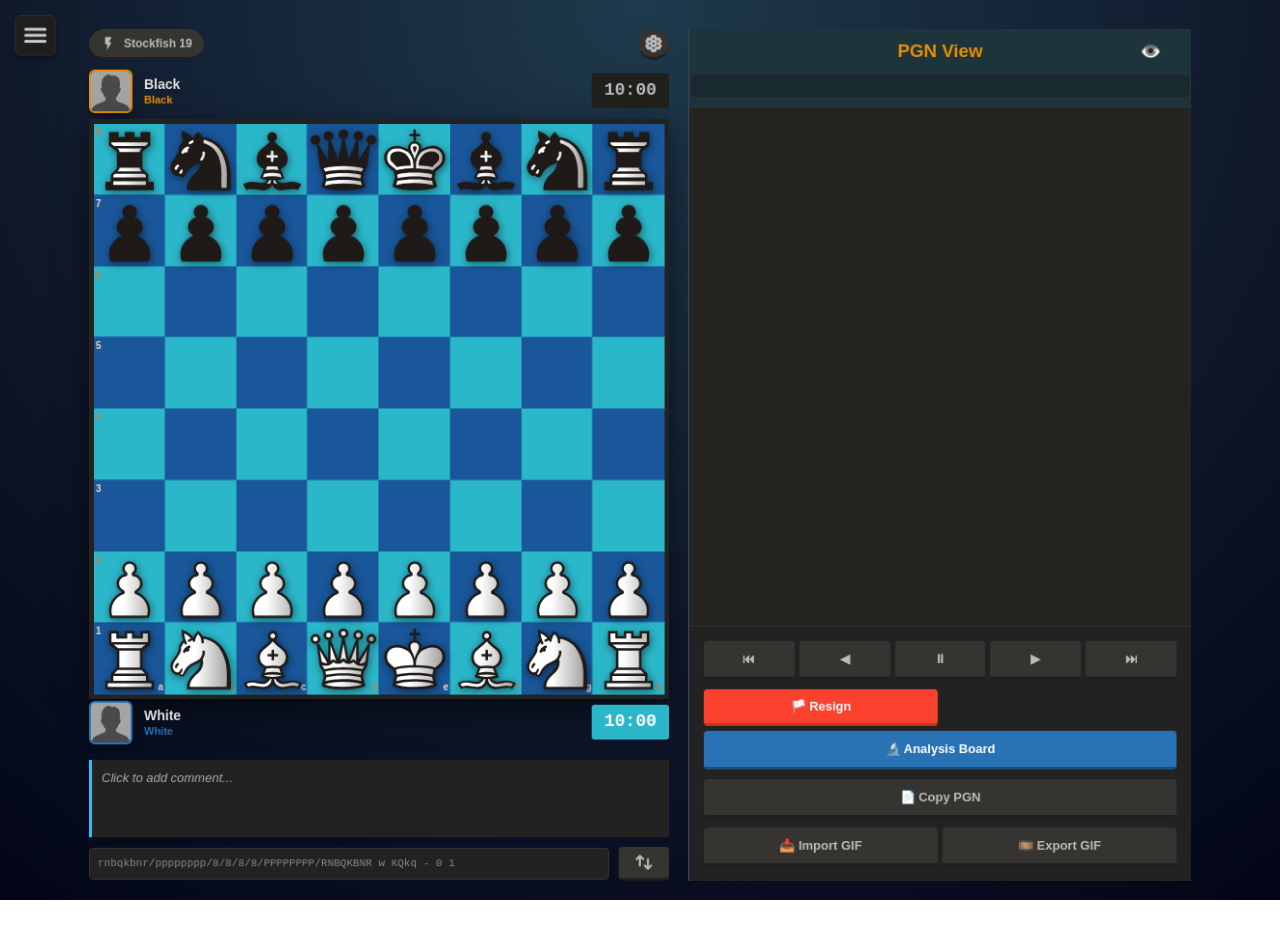
==== index.html @ a6203d98 "phone view support" ====
<!DOCTYPE html>
<html lang="en">
    <head>
        <meta charset="UTF-8">
        <meta name="viewport" content="width=device-width, initial-scale=1.0, maximum-scale=1.0, user-scalable=no, viewport-fit=cover">
        <title>Chess</title>
        <link rel="icon" type="image/x-icon" href="./favicon.ico">
        <script src="./coi-serviceworker.js"></script>
        <script src="./js/chess_optimized.js"></script>
        <script src="./js/book.js"></script>
        <script src="./js/sound.js"></script>
        <script src="./js/eco.js"></script>
        <script src="./js/chart.js"></script>
        <script src="./js/gif.js"></script>
        <script src="./js/tf.min.js"></script>
        <script src="./js/pdf.min.js"></script>
        <link rel="stylesheet" href="css/variables.css">
        <link rel="stylesheet" href="css/base.css">
        <link rel="stylesheet" href="css/board.css">
        <link rel="stylesheet" href="css/layout.css">
        <link rel="stylesheet" href="css/components.css">
    </head>
    <body class="">
        <button id="mainMenuBtn" onclick="window.app.ui.toggleSideMenu()" style="position: fixed; top: 15px; left: 15px; z-index: 100000; background: #1e1e1e; border: 1px solid #333; border-radius: 6px; width: 42px; height: 42px; display: flex; align-items: center; justify-content: center; cursor: pointer; color: #ccc; padding: 0; transition: 0.2s; box-shadow: 0 4px 6px rgba(0,0,0,0.3); transform: scale(var(--app-scale, 1)); transform-origin: top left;">
            <svg xmlns="http://www.w3.org/2000/svg" viewBox="0 0 24 24" fill="none" stroke="currentColor" style="width: 30px; height: 30px; display: block;">
                <path stroke-linecap="round" stroke-linejoin="round" stroke-width="2.5" d="M4 7h16M4 12h16M4 17h16"></path>
            </svg>
        </button>
        <div id="sideMenuOverlay" style="display: none; position: fixed; top: 0px; left: 0px; width: 100vw; height: 100vh; background: rgba(0, 0, 0, 0.6); z-index: 100001; backdrop-filter: blur(2px);" onclick="window.app.ui.toggleSideMenu(false)"></div>
        <div id="sideMenuPanel" style="position: fixed; top: 0px; left: -360px; width: 320px; height: calc(100vh / var(--app-scale, 1)); background: #111; z-index: 100002; transition: left 0.3s cubic-bezier(0.4, 0, 0.2, 1); box-shadow: 4px 0 15px rgba(0,0,0,0.7); display: flex; flex-direction: column; overflow-y: auto; border-right: 1px solid #222; transform: scale(var(--app-scale, 1)); transform-origin: top left;">
            <div style="display: flex; justify-content: space-between; align-items: center; padding: 20px; border-bottom: 1px solid #222;">
                <h2 style="margin: 0; color: #fff; font-size: 20px; font-weight: bold; display: flex; align-items: center; gap: 10px;">
                    <img src="./assets/tabs-icon/rating-stats.svg" width="18" height="18">Menu
                </h2>
                <button onclick="window.app.ui.toggleSideMenu(false)" style="background: none; border: none; color: #888; font-size: 28px; cursor: pointer; padding: 0; line-height: 1; transition: 0.2s;" onmouseover="this.style.color='#fff'" onmouseout="this.style.color='#888'">&times;</button>
            </div>
            <div style="padding: 20px; display: flex; flex-direction: column; gap: 20px; flex-grow: 1;">
                <div style="display: flex; flex-direction: column; gap: 8px;">
                    <!-- Analysis Menu -->
                    <div class="menu-nav-item group" style="display: flex; flex-direction: column;" onmouseenter="document.getElementById('analysisSubmenu').style.display='flex'; if(!document.getElementById('menuBtn-analysis').classList.contains('active')) document.getElementById('menuBtn-analysis').style.background='#222';" onmouseleave="document.getElementById('analysisSubmenu').style.display='none'; if(!document.getElementById('menuBtn-analysis').classList.contains('active')){ document.getElementById('menuBtn-analysis').style.background='transparent'; }">
                        <button id="menuBtn-analysis" class="menu-nav-btn active" style="text-align: left; padding: 12px 15px; background: #2872b5; border: none; border-radius: 6px; color: white; font-size: 15px; font-weight: bold; cursor: pointer; display: flex; align-items: center; gap: 10px; transition: 0.2s;">
                            <img src="./assets/tabs-icon/magnifier-analysis.svg" width="18" height="18">Analysis
                        </button>
                        <div id="analysisSubmenu" style="display: none; flex-direction: column; padding-top: 5px; gap: 5px;">
                            <div style="display: flex; align-items: center; justify-content: space-between; padding: 8px 12px; background: rgba(255,255,255,0.05); border-radius: 4px; margin-bottom: 4px;">
                                <div style="display: flex; align-items: center; gap: 8px; color: #aaa; font-size: 14px;">
                                    <img src="./assets/tabs-icon/variants.svg" width="16" height="16" style="opacity: 0.8;">
                                    <span>Variant</span>
                                </div>
                                <select id="analysisVariantSelect" onchange="if(window.app && window.app.game) window.app.game.setGameMode(this.value);" style="background: #111; color: #e3e3e3; border: 1px solid #333; padding: 4px 8px; border-radius: 3px; font-size: 13px; cursor: pointer; outline: none;">
                                    <option value="classical">Standard</option>
                                    <option value="chess960">Chess960</option>
                                    <option value="3check">3-Check</option>
                                    <option value="antichess">Antichess</option>
                                    <option value="atomic">Atomic</option>
                                    <option value="bughouse">Bughouse</option>
                                    <option value="chaturanga">Chaturanga</option>
                                    <option value="crazyhouse">Crazyhouse</option>
                                    <option value="duck">Duck Chess</option>
                                    <option value="horde">Horde</option>
                                    <option value="kingofthehill">King of the Hill</option>
                                    <option value="placement">Placement</option>
                                    <option value="racingkings">Racing Kings</option>
                                    <option value="alice">Alice Chess</option>
                                    <option value="spell">Spell Chess</option>
                                </select>
                            </div>
                            <button onclick="const v = document.getElementById('analysisVariantSelect').value; window.app.game.setGameMode(v); if(v === 'chess960') window.app.game.startChess960Analysis(); else window.app.game.startAnalysisMode(); window.app.ui.switchTab('analysis'); window.app.ui.toggleSideMenu(false);" style="text-align: center; justify-content: center; padding: 8px 12px; background: transparent; border: none; border-radius: 4px; color: #aaa; font-size: 14px; cursor: pointer; display: flex; align-items: center; gap: 8px; transition: 0.2s;" onmouseover="this.style.color='#fff'; this.style.background='#333'" onmouseout="this.style.color='#aaa'; this.style.background='transparent'">
                                <img src="./assets/tabs-icon/magnifier-analysis.svg" width="16" height="16" style="opacity: 0.8;">Start Analysis
                            </button>
                        </div>
                    </div>

                    <!-- Play Menu -->
                    <div class="menu-nav-item group" style="display: flex; flex-direction: column;" onmouseenter="document.getElementById('playSubmenu').style.display='flex'; if(!document.getElementById('menuBtn-play').classList.contains('active')) document.getElementById('menuBtn-play').style.background='#222';" onmouseleave="document.getElementById('playSubmenu').style.display='none'; if(!document.getElementById('menuBtn-play').classList.contains('active')){ document.getElementById('menuBtn-play').style.background='transparent'; }">
                        <button id="menuBtn-play" class="menu-nav-btn" style="text-align: center; justify-content: center; padding: 12px 15px; background: transparent; border: none; border-radius: 6px; color: #ccc; font-size: 15px; font-weight: bold; cursor: pointer; display: flex; align-items: center; gap: 10px; transition: 0.2s;" onmouseover="if(!this.classList.contains('active')){this.style.background='#222'; this.style.color='#fff'}" onmouseout="if(!this.classList.contains('active')){this.style.background='transparent'; this.style.color='#ccc'}">
                            <img src="./assets/tabs-icon/play-white.svg" width="18" height="18">Play
                        </button>
                        <div id="playSubmenu" style="display: none; flex-direction: column; padding-top: 5px; gap: 5px;">
                            <div style="display: flex; align-items: center; justify-content: space-between; padding: 8px 12px; background: rgba(255,255,255,0.05); border-radius: 4px; margin-bottom: 4px;">
                                <div style="display: flex; align-items: center; gap: 8px; color: #aaa; font-size: 14px;">
                                    <img src="./assets/tabs-icon/variants.svg" width="16" height="16" style="opacity: 0.8;">
                                    <span>Variant</span>
                                </div>
                                <select id="gameVariantSelect" onchange="if(window.app && window.app.game) window.app.game.setGameMode(this.value);" style="background: #111; color: #e3e3e3; border: 1px solid #333; padding: 4px 8px; border-radius: 3px; font-size: 13px; cursor: pointer; outline: none;">
                                    <option value="classical">Standard</option>
                                    <option value="chess960">Chess960</option>
                                    <option value="3check">3-Check</option>
                                    <option value="antichess">Antichess</option>
                                    <option value="atomic">Atomic</option>
                                    <option value="bughouse">Bughouse</option>
                                    <option value="chaturanga">Chaturanga</option>
                                    <option value="crazyhouse">Crazyhouse</option>
                                    <option value="duck">Duck Chess</option>
                                    <option value="horde">Horde</option>
                                    <option value="kingofthehill">King of the Hill</option>
                                    <option value="placement">Placement</option>
                                    <option value="racingkings">Racing Kings</option>
                                    <option value="alice">Alice Chess</option>
                                    <option value="spell">Spell Chess</option>
                                </select>
                            </div>
                            <button onclick="window.app.ui.switchTab('play'); const v = document.getElementById('gameVariantSelect').value; window.app.game.gameMode = v; if(v === 'chess960') window.app.game.startChess960Game('local'); else window.app.game.startLocalGame(); window.app.ui.toggleSideMenu(false);" style="text-align: center; justify-content: center; padding: 8px 12px; background: transparent; border: none; border-radius: 4px; color: #aaa; font-size: 14px; cursor: pointer; display: flex; align-items: center; gap: 8px; transition: 0.2s;" onmouseover="this.style.color='#fff'; this.style.background='#333'" onmouseout="this.style.color='#aaa'; this.style.background='transparent'">👤 Play vs Human</button>
                            <button onclick="window.app.ui.switchTab('play'); const v = document.getElementById('gameVariantSelect').value; window.app.game.setGameMode(v); window.app.ui.openBotMenu(); window.app.ui.toggleSideMenu(false);" style="text-align: center; justify-content: center; padding: 8px 12px; background: transparent; border: none; border-radius: 4px; color: #aaa; font-size: 14px; cursor: pointer; display: flex; align-items: center; gap: 8px; transition: 0.2s;" onmouseover="this.style.color='#fff'; this.style.background='#333'" onmouseout="this.style.color='#aaa'; this.style.background='transparent'">🤖 Play vs Computer</button>
                        </div>
                    </div>
                    <button id="menuBtn-puzzles" class="menu-nav-btn" onclick="window.app.ui.switchTab('puzzles'); window.app.ui.toggleSideMenu(false);" style="text-align: left; padding: 12px 15px; background: transparent; border: none; border-radius: 6px; color: #ccc; font-size: 15px; font-weight: bold; cursor: pointer; display: flex; align-items: center; gap: 10px; transition: 0.2s;" onmouseover="if(!this.classList.contains('active')){this.style.background='#222'; this.style.color='#fff'}" onmouseout="if(!this.classList.contains('active')){this.style.background='transparent'; this.style.color='#ccc'}">
                        <img src="./assets/tabs-icon/puzzle-piece.svg" width="18" height="18">Puzzles
                    </button>
                    <button id="menuBtn-study" class="menu-nav-btn" onclick="window.app.ui.switchTab('study'); window.app.ui.toggleSideMenu(false);" style="text-align: left; padding: 12px 15px; background: transparent; border: none; border-radius: 6px; color: #ccc; font-size: 15px; font-weight: bold; cursor: pointer; display: flex; align-items: center; gap: 10px; transition: 0.2s;" onmouseover="if(!this.classList.contains('active')){this.style.background='#222'; this.style.color='#fff'}" onmouseout="if(!this.classList.contains('active')){this.style.background='transparent'; this.style.color='#ccc'}">
                        <img src="./assets/tabs-icon/book-mark-aqua.svg" width="16" height="16" style="opacity: 0.8;">
                        <span>Study</span>
                    </button>
                    <button id="menuBtn-trainer" class="menu-nav-btn" onclick="window.app.ui.switchTab('trainer'); window.app.ui.toggleSideMenu(false);" style="text-align: left; padding: 12px 15px; background: transparent; border: none; border-radius: 6px; color: #ccc; font-size: 15px; font-weight: bold; cursor: pointer; display: flex; align-items: center; gap: 10px; transition: 0.2s;" onmouseover="if(!this.classList.contains('active')){this.style.background='#222'; this.style.color='#fff'}" onmouseout="if(!this.classList.contains('active')){this.style.background='transparent'; this.style.color='#ccc'}">
                        <img src="./assets/tabs-icon/StackOfBooks.svg" width="18" height="18" alt="Trainer icon" style="display: block;">
                        Opening Trainer
                    </button>
                    <button id="menuBtn-graph" class="menu-nav-btn" onclick="window.app.ui.switchTab('graph'); window.app.ui.toggleSideMenu(false);" style="text-align: left; padding: 12px 15px; background: transparent; border: none; border-radius: 6px; color: #ccc; font-size: 15px; font-weight: bold; cursor: pointer; display: flex; align-items: center; gap: 10px; transition: 0.2s;" onmouseover="if(!this.classList.contains('active')){this.style.background='#222'; this.style.color='#fff'}" onmouseout="if(!this.classList.contains('active')){this.style.background='transparent'; this.style.color='#ccc'}">
                        <svg viewBox="0 0 24 24" width="22" height="22" fill="none" stroke="currentColor" stroke-width="2.5" stroke-linecap="round" stroke-linejoin="round" style="flex-shrink: 0;">
                            <circle cx="12" cy="12" r="2.5"/><circle cx="12" cy="3" r="2.5"/><circle cx="21" cy="9.5" r="2.5"/><circle cx="17.5" cy="20" r="2.5"/><circle cx="6.5" cy="20" r="2.5"/><circle cx="3" cy="9.5" r="2.5"/>
                        </svg>
                        Node Graph
                    </button>
                    <button id="menuBtn-editor" class="menu-nav-btn" onclick="window.app.ui.switchTab('editor'); window.app.ui.toggleSideMenu(false);" style="text-align: left; padding: 12px 15px; background: transparent; border: none; border-radius: 6px; color: #ccc; font-size: 15px; font-weight: bold; cursor: pointer; display: flex; align-items: center; gap: 10px; transition: 0.2s;" onmouseover="if(!this.classList.contains('active')){this.style.background='#222'; this.style.color='#fff'}" onmouseout="if(!this.classList.contains('active')){this.style.background='transparent'; this.style.color='#ccc'}">
                        <svg viewBox="0 0 100 100" width="38" height="38" xmlns="http://www.w3.org/2000/svg" style="flex-shrink: 0; filter: drop-shadow(0 2px 4px rgba(0,0,0,0.3));">
                                <rect x="10" y="10" width="80" height="80" rx="10" fill="#262421" stroke="#38bdf8" stroke-width="4"/>
                                <path d="M10 36.6h80M10 63.3h80M36.6 10v80M63.3 10v80" stroke="#38bdf8" stroke-width="5" stroke-opacity="0.2"/>
                                <g transform="translate(20, 20) rotate(-10)">
                                    <path d="M50 5 L60 15 L15 60 L5 60 L5 50 Z" fill="#fbbf24" stroke="#000" stroke-width="2" stroke-linejoin="round"/>
                                    <path d="M50 5 L60 15 L68 7 L58 -3 Z" fill="#f472b6" stroke="#000" stroke-width="2" stroke-linejoin="round"/>
                                    <path d="M45 10 L55 20 L58 17 L48 7 Z" fill="#94a3b8" stroke="#000" stroke-width="2"/>
                                    <path d="M5 50 L15 60 L5 60 Z" fill="#1e293b" stroke="#000" stroke-width="2" stroke-linejoin="round"/>
                                </g>
                            </svg>
                        Board Editor
                    </button>
                </div>
            </div>
            <div class="menu-nav-item group" style="display: flex; flex-direction: column; margin-top: auto; margin-bottom: 20px; padding: 0 20px;">
                <a href="https://discord.gg/8TamUKY3" target="_blank" rel="noopener noreferrer" style="text-align: left; padding: 12px 15px; background: #5865F2; border: none; border-radius: 6px; color: white; font-size: 15px; font-weight: bold; cursor: pointer; display: flex; align-items: center; gap: 10px; transition: 0.2s; text-decoration: none; box-shadow: 0 4px 6px rgba(0,0,0,0.2);" onmouseover="this.style.background='#4752C4'; this.style.transform='translateY(-2px)';" onmouseout="this.style.background='#5865F2'; this.style.transform='translateY(0)';">
                    <svg stroke="currentColor" fill="currentColor" stroke-width="0" viewBox="0 0 640 512" width="22" height="22" xmlns="http://www.w3.org/2000/svg" style="flex-shrink: 0; margin-left: 8px;">
                        <path d="M524.531,69.836a1.5,1.5,0,0,0-.764-.7A485.065,485.065,0,0,0,404.081,32.03a1.816,1.816,0,0,0-1.923.91,337.461,337.461,0,0,0-14.9,30.6,447.848,447.848,0,0,0-134.426,0,309.541,309.541,0,0,0-15.135-30.6,1.89,1.89,0,0,0-1.924-.91A483.689,483.689,0,0,0,116.085,69.137a1.712,1.712,0,0,0-.788.676C39.068,183.651,18.186,294.69,28.43,404.354a2.016,2.016,0,0,0,.765,1.375A487.666,487.666,0,0,0,176.02,479.918a1.9,1.9,0,0,0,2.063-.676A348.2,348.2,0,0,0,208.12,430.4a1.86,1.86,0,0,0-1.019-2.588,321.173,321.173,0,0,1-45.868-21.853,1.885,1.885,0,0,1-.185-3.126c3.082-2.309,6.166-4.711,9.109-7.137a1.819,1.819,0,0,1,1.9-.256c96.229,43.917,200.41,43.917,295.5,0a1.812,1.812,0,0,1,1.924.233c2.944,2.426,6.027,4.851,9.132,7.16a1.884,1.884,0,0,1-.162,3.126,301.407,301.407,0,0,1-45.89,21.83,1.875,1.875,0,0,0-1,2.611,391.055,391.055,0,0,0,30.014,48.815,1.864,1.864,0,0,0,2.063.7A486.048,486.048,0,0,0,610.7,405.729a1.882,1.882,0,0,0,.765-1.352C623.729,277.594,590.933,167.465,524.531,69.836ZM222.491,337.58c-28.972,0-52.844-26.587-52.844-59.239S193.056,219.1,222.491,219.1c29.665,0,53.306,26.82,52.843,59.239C275.334,310.993,251.924,337.58,222.491,337.58Zm195.38,0c-28.971,0-52.843-26.587-52.843-59.239S388.437,219.1,417.871,219.1c29.667,0,53.307,26.82,52.844,59.239C470.715,310.993,447.538,337.58,417.871,337.58Z"></path>
                    </svg>
                    Join Discord
                </a>
            </div>
        </div>
        <div id="app-scaler">
            <div class="main-layout" style="display: flex; flex-direction: column; height: 100vh; overflow-y: auto; width: 0vh;">
                <div id="annotationPopup" style="display:none; left:947px; top:288px;">
                    <div class="ctx-header">Annotation</div>
                    <div class="nag-grid">
                        <div class="anno-btn nag-3" onclick="window.app.ui.setNag(3)" title="Brilliant">!!</div>
                        <div class="anno-btn nag-1" onclick="window.app.ui.setNag(1)" title="Great">!</div>
                        <div class="anno-btn nag-5" onclick="window.app.ui.setNag(5)" title="Interesting">!?</div>
                        <div class="anno-btn nag-6" onclick="window.app.ui.setNag(6)" title="Inaccuracy">?!</div>
                        <div class="anno-btn nag-2" onclick="window.app.ui.setNag(2)" title="Mistake">?</div>
                        <div class="anno-btn nag-4" onclick="window.app.ui.setNag(4)" title="Blunder">??</div>
                        <div class="anno-btn" onclick="window.app.ui.setNag(10)" title="Equal">=</div>
                        <div class="anno-btn" onclick="window.app.ui.setNag(13)" title="Unclear">∞</div>
                        <div class="anno-btn" onclick="window.app.ui.setNag(14)" title="White Slight">⩲</div>
                        <div class="anno-btn" onclick="window.app.ui.setNag(15)" title="Black Slight">⩱</div>
                        <div class="anno-btn" onclick="window.app.ui.setNag(16)" title="White Win">±</div>
                        <div class="anno-btn" onclick="window.app.ui.setNag(17)" title="Black Win">∓</div>
                        <div class="anno-btn" onclick="window.app.ui.setNag(18)" title="W Win">+−</div>
                        <div class="anno-btn" onclick="window.app.ui.setNag(19)" title="B Win">−+</div>
                        <div class="anno-btn" onclick="window.app.ui.setNag(0)" style="color:#d64f4f;" title="Clear">×</div>
                    </div>
                    <div style="border-top:1px solid #333; margin:5px 0;"></div>
                    <div class="ctx-menu-item" onclick="window.app.ui.promoteVar()">Promote Variation</div>
                    <div class="ctx-menu-item" onclick="window.app.ui.makeMainline()">Make Main Line</div>
                    <div style="border-top:1px solid #333; margin:5px 0;"></div>
                    <div class="ctx-menu-item" onclick="window.app.ui.promptComment()">Add Comment</div>
                    <div class="ctx-menu-item" onclick="window.app.ui.deleteNode()">Delete Move</div>
                </div>
                    <div id="settingsPanel" style="transform: translate3d(535px, 78px, 0px);">
                        <div class="settings-header">
                        <span>SETTINGS</span>
                        <span class="close-settings" onclick="window.app.ui.toggleSettings()">×</span>
                    </div>
                    <div class="settings-body">
                        <div class="setting-row" style="border-bottom:1px solid #444;padding-bottom:15px;">
                            <label class="control-label" style="margin-bottom: 8px; display: block;">Board Theme</label>
                            <div style="display: grid; grid-template-columns: repeat(3, 1fr); gap: 10px; margin-bottom: 15px; font-family: 'Segoe UI', Tahoma, sans-serif;">
                                <div class="theme-preset active" onclick="window.app.ui.setPresetTheme('#2bb7ca', '#19579a', this,'#2bb7ca','transparent', 'merida', 'radial-gradient(circle at 50% 0%, #1e3a4c 0%, #0f172a 60%, #020617 100%)')" style="background: #111; border: 2px solid #333;border-radius: 6px; padding: 6px; cursor: pointer; display: flex; flex-direction: column; align-items: center; color: #38bdf8; font-size: 11px; font-weight: bold; transition: all 0.2s;" title="Default">
                                    <span>Default</span>
                                    <div class="mini-board" style="display: grid; grid-template-columns: 1fr 1fr; grid-template-rows: 1fr 1fr; border: 1px solid #333; border-radius: 4px; overflow: hidden; width: 100%; aspect-ratio: 1/1; max-width: 40px; margin-top: 5px;">
                                        <div style="background: #2bb7ca;"></div>
                                        <div style="background: #19579a;"></div>
                                        <div style="background: #19579a;"></div>
                                        <div style="background: #2bb7ca;"></div>
                                    </div>
                                </div>
                                <div class="theme-preset" onclick="window.app.ui.setPresetTheme('#e8e8e8', '#7d8796', this, '#7d8796', 'transparent', 'alpha', 'radial-gradient(circle at 50% 0%, #2a2a2a 0%, #111 60%, #000 100%)')" style="background: #111; border: 2px solid #333; border-radius: 6px; padding: 6px; cursor: pointer; display: flex; flex-direction: column; align-items: center; color: #bababa; font-size: 11px; font-weight: bold; transition: all 0.2s;" title="Marble">
                                    <span>Marble</span>
                                    <div class="mini-board" style="display: grid; grid-template-columns: 1fr 1fr; grid-template-rows: 1fr 1fr; border: 1px solid #333; width: 100%; aspect-ratio: 1/1; max-width: 40px; margin-top: 5px; box-sizing: border-box;">
                                        <div style="background: #e8e8e8;"></div>
                                        <div style="background: #7d8796;"></div>
                                        <div style="background: #7d8796;"></div>
                                        <div style="background: #e8e8e8;"></div>
                                    </div>
                                </div>
                                <div class="theme-preset" onclick="window.app.ui.setPresetTheme('#eeeed2', '#769656', this, '#769656', 'transparent', 'cburnett', 'radial-gradient(circle at 50% 0%, #1b3320 0%, #0c1a10 60%, #000 100%)')" style="background: #111; border: 2px solid #333; border-radius: 6px; padding: 6px; cursor: pointer; display: flex; flex-direction: column; align-items: center; color: #bababa; font-size: 11px; font-weight: bold; transition: all 0.2s;" title="Green">
                                    <span>Green</span>
                                    <div class="mini-board" style="display: grid; grid-template-columns: 1fr 1fr; grid-template-rows: 1fr 1fr; border: 1px solid #333; width: 100%; aspect-ratio: 1/1; max-width: 40px; margin-top: 5px; box-sizing: border-box;">
                                        <div style="background: #eeeed2;"></div>
                                        <div style="background: #769656;"></div>
                                        <div style="background: #769656;"></div>
                                        <div style="background: #eeeed2;"></div>
                                    </div>
                                </div>
                                <div class="theme-preset" onclick="window.app.ui.setPresetTheme('#dee3e6', '#60b1d9', this, '#60b1d9', 'transparent', 'california', 'radial-gradient(circle at 50% 0%, #1e3a4c 0%, #0f172a 60%, #020617 100%)')" style="background: #111; border: 2px solid #333; border-radius: 6px; padding: 6px; cursor: pointer; display: flex; flex-direction: column; align-items: center; color: #bababa; font-size: 11px; font-weight: bold; transition: all 0.2s;" title="Blue">
                                    <span>Blue</span>
                                    <div class="mini-board" style="display: grid; grid-template-columns: 1fr 1fr; grid-template-rows: 1fr 1fr; border: 1px solid #333; width: 100%; aspect-ratio: 1/1; max-width: 40px; margin-top: 5px; box-sizing: border-box;">
                                        <div style="background: #dee3e6;"></div>
                                        <div style="background: #60b1d9;"></div>
                                        <div style="background: #60b1d9;"></div>
                                        <div style="background: #dee3e6;"></div>
                                    </div>
                                </div>
                                <div class="theme-preset" onclick="window.app.ui.setPresetTheme('#f0e6f6', '#7a5c8d', this, '#7a5c8d', 'transparent', 'companion', 'radial-gradient(circle at 50% 0%, #311c42 0%, #160b24 60%, #000 100%)')" style="background: #111; border: 2px solid #333; border-radius: 6px; padding: 6px; cursor: pointer; display: flex; flex-direction: column; align-items: center; color: #bababa; font-size: 11px; font-weight: bold; transition: all 0.2s;" title="Purple">
                                    <span>Purple</span>
                                    <div class="mini-board" style="display: grid; grid-template-columns: 1fr 1fr; grid-template-rows: 1fr 1fr; border: 1px solid #333; width: 100%; aspect-ratio: 1/1; max-width: 40px; margin-top: 5px; box-sizing: border-box;">
                                        <div style="background: #f0e6f6;"></div>
                                        <div style="background: #7a5c8d;"></div>
                                        <div style="background: #7a5c8d;"></div>
                                        <div style="background: #f0e6f6;"></div>
                                    </div>
                                </div>
                                <div class="theme-preset" onclick="window.app.ui.setPresetTheme('#e6dee2', '#d960cb', this, '#d960cb', 'transparent', 'kosal', 'radial-gradient(circle at 50% 0%, #4a1936 0%, #240a18 60%, #000 100%)')" style="background: #111; border: 2px solid #333; border-radius: 6px; padding: 6px; cursor: pointer; display: flex; flex-direction: column; align-items: center; color: #bababa; font-size: 11px; font-weight: bold; transition: all 0.2s;" title="Pink">
                                    <span>Pink</span>
                                    <div class="mini-board" style="display: grid; grid-template-columns: 1fr 1fr; grid-template-rows: 1fr 1fr; border: 1px solid #333; width: 100%; aspect-ratio: 1/1; max-width: 40px; margin-top: 5px; box-sizing: border-box;">
                                        <div style="background: #e6dee2;"></div>
                                        <div style="background: #d960cb;"></div>
                                        <div style="background: #d960cb;"></div>
                                        <div style="background: #e6dee2;"></div>
                                    </div>
                                </div>
                                <div class="theme-preset" onclick="window.app.ui.setPresetTheme('#e83a3a', '#404040', this, '#ffd700', '#ffd700', 'fantasy', 'radial-gradient(circle at 50% 0%, #4a1010 0%, #1a0505 60%, #000 100%)')" style="background: #111; border: 2px solid #333; border-radius: 6px; padding: 6px; cursor: pointer; display: flex; flex-direction: column; align-items: center; color: #bababa; font-size: 11px; font-weight: bold; transition: all 0.2s;" title="Fire">
                                    <span>Fire</span>
                                    <div class="mini-board" style="display: grid; grid-template-columns: 1fr 1fr; grid-template-rows: 1fr 1fr; border: 1px solid #ffd700; width: 100%; aspect-ratio: 1/1; max-width: 40px; margin-top: 5px; box-sizing: border-box;">
                                        <div style="background: #e83a3a; border: 1px solid #ffd700; box-sizing: border-box;"></div>
                                        <div style="background: #404040; border: 1px solid #ffd700; box-sizing: border-box;"></div>
                                        <div style="background: #404040; border: 1px solid #ffd700; box-sizing: border-box;"></div>
                                        <div style="background: #e83a3a; border: 1px solid #ffd700; box-sizing: border-box;"></div>
                                    </div>
                                </div>
                                <div class="theme-preset" onclick="window.app.ui.setPresetTheme('#0b3c5d', '#2a2a2a', this, '#00e5ff', '#00e5ff', 'cardinal', 'radial-gradient(circle at 50% 0%, #053140 0%, #02121a 60%, #000 100%)')" style="background: #111; border: 2px solid #333; border-radius: 6px; padding: 6px; cursor: pointer; display: flex; flex-direction: column; align-items: center; color: #bababa; font-size: 11px; font-weight: bold; transition: all 0.2s;" title="Neon">
                                    <span>Neon</span>
                                    <div class="mini-board" style="display: grid; grid-template-columns: 1fr 1fr; grid-template-rows: 1fr 1fr; border: 1px solid #00e5ff; width: 100%; aspect-ratio: 1/1; max-width: 40px; margin-top: 5px; box-sizing: border-box;">
                                        <div style="background: #0b3c5d; border: 1px solid #00e5ff; box-sizing: border-box;"></div>
                                        <div style="background: #2a2a2a; border: 1px solid #00e5ff; box-sizing: border-box;"></div>
                                        <div style="background: #2a2a2a; border: 1px solid #00e5ff; box-sizing: border-box;"></div>
                                        <div style="background: #0b3c5d; border: 1px solid #00e5ff; box-sizing: border-box;"></div>
                                    </div>
                                </div>
                                <div class="theme-preset" onclick="window.app.ui.setPresetTheme('#0f3460', '#2b213a', this, '#e94560', '#e94560', 'anarcandy', 'radial-gradient(circle at 50% 0%, #36021e 0%, #15001a 60%, #05000a 100%)')" style="background: #111; border: 2px solid #333; border-radius: 6px; padding: 6px; cursor: pointer; display: flex; flex-direction: column; align-items: center; color: #bababa; font-size: 11px; font-weight: bold; transition: all 0.2s;" title="Cyberpunk">
                                    <span>Cyberpunk</span>
                                    <div class="mini-board" style="display: grid; grid-template-columns: 1fr 1fr; grid-template-rows: 1fr 1fr; border: 1px solid #e94560; width: 100%; aspect-ratio: 1/1; max-width: 40px; margin-top: 5px; box-sizing: border-box;">
                                        <div style="background: #0f3460; border: 1px solid #e94560; box-sizing: border-box;"></div>
                                        <div style="background: #2b213a; border: 1px solid #e94560; box-sizing: border-box;"></div>
                                        <div style="background: #2b213a; border: 1px solid #e94560; box-sizing: border-box;"></div>
                                        <div style="background: #0f3460; border: 1px solid #e94560; box-sizing: border-box;"></div>
                                    </div>
                                </div>
                                <div class="theme-preset" onclick="window.app.ui.setPresetTheme('#2d1b4e', '#2b0f2a', this, '#8a2be2', '#8a2be2', 'maestro', 'radial-gradient(circle at 50% 0%, #1e1136 0%, #0b0517 60%, #000 100%)')" style="background: #111; border: 2px solid #333; border-radius: 6px; padding: 6px; cursor: pointer; display: flex; flex-direction: column; align-items: center; color: #bababa; font-size: 11px; font-weight: bold; transition: all 0.2s;" title="Galaxy">
                                    <span>Galaxy</span>
                                    <div class="mini-board" style="display: grid; grid-template-columns: 1fr 1fr; grid-template-rows: 1fr 1fr; border: 1px solid #8a2be2; width: 100%; aspect-ratio: 1/1; max-width: 40px; margin-top: 5px; box-sizing: border-box;">
                                        <div style="background: #2d1b4e; border: 1px solid #8a2be2; box-sizing: border-box;"></div>
                                        <div style="background: #2b0f2a; border: 1px solid #8a2be2; box-sizing: border-box;"></div>
                                        <div style="background: #2b0f2a; border: 1px solid #8a2be2; box-sizing: border-box;"></div>
                                        <div style="background: #2d1b4e; border: 1px solid #8a2be2; box-sizing: border-box;"></div>
                                    </div>
                                </div>
                                <div class="theme-preset" onclick="window.app.ui.setPresetTheme('#ff6b35', '#2b2222', this, '#ffd166', '#ffd166', 'firi', 'radial-gradient(circle at 50% 0%, #3b1b05 0%, #170902 60%, #000 100%)')" style="background: #111; border: 2px solid #333; border-radius: 6px; padding: 6px; cursor: pointer; display: flex; flex-direction: column; align-items: center; color: #bababa; font-size: 11px; font-weight: bold; transition: all 0.2s;" title="Pumpkin">
                                    <span>Pumpkin</span>
                                    <div class="mini-board" style="display: grid; grid-template-columns: 1fr 1fr; grid-template-rows: 1fr 1fr; border: 1px solid #ffd166; width: 100%; aspect-ratio: 1/1; max-width: 40px; margin-top: 5px; box-sizing: border-box;">
                                        <div style="background: #ff6b35; border: 1px solid #ffd166; box-sizing: border-box;"></div>
                                        <div style="background: #2b2222; border: 1px solid #ffd166; box-sizing: border-box;"></div>
                                        <div style="background: #2b2222; border: 1px solid #ffd166; box-sizing: border-box;"></div>
                                        <div style="background: #ff6b35; border: 1px solid #ffd166; box-sizing: border-box;"></div>
                                    </div>
                                </div>
                                <div class="theme-preset" onclick="window.app.ui.setPresetTheme('#e0f7fa', '#4dd0e1', this, '#0288d1', '#0288d1', 'icpieces', 'radial-gradient(circle at 50% 0%, #143540 0%, #07151c 60%, #000 100%)')" style="background: #111; border: 2px solid #333; border-radius: 6px; padding: 6px; cursor: pointer; display: flex; flex-direction: column; align-items: center; color: #bababa; font-size: 11px; font-weight: bold; transition: all 0.2s;" title="Ice">
                                    <span>Ice</span>
                                    <div class="mini-board" style="display: grid; grid-template-columns: 1fr 1fr; grid-template-rows: 1fr 1fr; border: 1px solid #0288d1; width: 100%; aspect-ratio: 1/1; max-width: 40px; margin-top: 5px; box-sizing: border-box;">
                                        <div style="background: #e0f7fa; border: 1px solid #0288d1; box-sizing: border-box;"></div>
                                        <div style="background: #4dd0e1; border: 1px solid #0288d1; box-sizing: border-box;"></div>
                                        <div style="background: #4dd0e1; border: 1px solid #0288d1; box-sizing: border-box;"></div>
                                        <div style="background: #e0f7fa; border: 1px solid #0288d1; box-sizing: border-box;"></div>
                                    </div>
                                </div>
                            </div>
                            <div class="color-pickers">
                                <div class="color-box" style="background-color:var(--board-light);">
                                    <label for="colorLight" style="position:absolute;width:100%;height:100%;cursor:pointer;"></label>
                                    <input type="color" id="colorLight" value="#2bb7ca" onchange="window.app.ui.updateTheme()" aria-label="Light Square Color">
                                </div>
                                <div class="color-box" style="background-color:var(--board-dark);">
                                    <label for="colorDark" style="position:absolute;width:100%;height:100%;cursor:pointer;"></label>
                                    <input type="color" id="colorDark" value="#19579a" onchange="window.app.ui.updateTheme()" aria-label="Dark Square Color">
                                </div>
                            </div>
                        </div>
                        <div class="setting-row" style="border-bottom:1px solid #444; padding-bottom:10px;">
                            <div style="display:flex; justify-content:space-between; align-items:flex-end; margin-bottom:5px;">
                                <label class="control-label" style="margin:0;">Custom engine loading</label>
                                <button class="btn-secondary" style="padding:2px 8px; font-size:10px; height:20px; min-height:0;" onclick="window.app.game.loadEngineFromFolder()">Select Folder📂</button>
                            </div>
                            <input type="text" id="assetEngineFolder" class="text-input" style="display:block; width:100%; margin-bottom: 10px;" placeholder="C:/project_root/Stockfish19" aria-label="Local Folder Path">
                            <button class="btn-secondary" style="padding:2px 8px; font-size:10px; height:20px; min-height:0;" onclick="window.app.game.resetEngineDefault()">Reset Default (Stockfish 19)</button>
                        </div>
                        <div class="setting-row" style="border-bottom:1px solid #444; padding-bottom:10px; ">
                            <label class="control-label">Engine Depth</label>
                            <input type="number" id="engineDepth" class="text-input" value="99" min="1" max="99">
                        </div>
                        <div class="setting-row" style=" border-top:1px solid #444; padding-top:10px;">
                            <label class="control-label" style="color:#38bdf8;">White Time (H:M:S)</label>
                            <div style="display:flex; gap:5px;">
                                <input type="number" id="wTimeH" class="text-input" placeholder="H" value="0" min="0" onchange="window.app.game.updateSettingsTime()" style="flex:1; text-align:center;">
                                <input type="number" id="wTimeM" class="text-input" placeholder="M" value="10" min="0" onchange="window.app.game.updateSettingsTime()" style="flex:1; text-align:center;">
                                <input type="number" id="wTimeS" class="text-input" placeholder="S" value="0" min="0" onchange="window.app.game.updateSettingsTime()" style="flex:1; text-align:center;">
                            </div>
                        </div>
                        <div class="setting-row" style="border-bottom:1px solid #444; padding-bottom:10px;">
                            <label class="control-label">White Increment (Sec)</label>
                            <input type="number" id="wInc" class="text-input" value="0" min="0" onchange="window.app.game.updateSettingsTime()">
                        </div>
                        <div class="setting-row" style=" border-bottom:1px solid #444; padding-bottom:10px;">
                            <label class="control-label" style="color:#e68f00;">Black Time (H:M:S)</label>
                            <div style="display:flex; gap:5px;">
                                <input type="number" id="bTimeH" class="text-input" placeholder="H" value="0" min="0" onchange="window.app.game.updateSettingsTime()" style="flex:1; text-align:center;">
                                <input type="number" id="bTimeM" class="text-input" placeholder="M" value="10" min="0" onchange="window.app.game.updateSettingsTime()" style="flex:1; text-align:center;">
                                <input type="number" id="bTimeS" class="text-input" placeholder="S" value="0" min="0" onchange="window.app.game.updateSettingsTime()" style="flex:1; text-align:center;">
                            </div>
                            <div class="setting-row">
                                <label class="control-label">Black Increment (Sec)</label>
                                <input type="number" id="bInc" class="text-input" value="0" min="0" onchange="window.app.game.updateSettingsTime()">
                            </div>
                        </div>
                        <div class="setting-row" style="border-bottom:1px solid #444; padding-bottom:10px;">
                            <label class="control-label">Premove Mode</label>
                            <select id="premoveMode" class="select-input" onchange="window.app.game.setPremoveMode(this.value)">
                                <option value="multi">Multiple Premoves</option>
                                <option value="single">Single Premove</option>
                                <option value="none">No Premoves</option>
                            </select>
                        </div>
                        <div class="setting-row" style="border-bottom:1px solid #444; padding-bottom:10px;">
                            <label class="control-label">Move Method</label>
                            <select id="moveMethod" class="select-input" onchange="window.app.ui.setMoveMethod(this.value)">
                                <option value="both" selected="">Drag &amp;Click</option>
                                <option value="drag">Drag Only</option>
                                <option value="click">Click Only</option>
                            </select>
                        </div>
                        <div class="setting-row" style="border-bottom:1px solid #444; padding-bottom:10px;">
                            <label class="control-label" for="bgInput">Background</label>
                            <label class="file-upload-btn">
                                <span>Choose Background Image</span>
                                <input type="file" id="bgInput" accept="image/*" onchange="window.app.ui.setBackground(this)" aria-label="Background Image">
                            </label>
                        </div>
                        <div class="setting-row" style="border-bottom:1px solid #444; padding-bottom:10px;">
                            <label class="control-label" for="pgnStyle">PGN View</label>
                            <select id="pgnStyle" class="select-input" onchange="window.app.ui.updateHistory()">
                                <option value="standard">Standard (Grid)</option>
                                <option value="tree">Branch (Tree)</option>
                                <option value="none">None</option>
                            </select>
                        </div>
                        <div class="setting-row" style="border-bottom:1px solid #444; padding-bottom:10px;">
                            <label class="control-label" for="pgnStyle">PGN Format</label>
                            <select id="pgnFormatSelect" onchange="window.switchBottomTab('export')" class="select-input">
                                <option value="both">Lichess + Chess.com</option>
                                <option value="lichess">Lichess Format Only</option>
                                <option value="chesscom">Chess.com Format Only</option>
                                <option value="clean">Clean Timers & Evals</option>
                            </select>
                        </div>
                        <div class="setting-row" style="border-bottom:1px solid #444; padding-bottom:10px;">
                            <label class="control-label" for="assetType">Pieces</label>
                            <select id="assetType" class="select-input" onchange="window.app.ui.renderBoard();window.app.ui.initEditorBars();window.app.ui.updateBotMenuPreviews()">
                                <option value="cburnett">Cburnett (Default)</option>
                                <option value="blindfold">Blindfold (Invisible)</option>
                                <option value="local">Local Folder</option>
                            </select>
                        </div>
                        <div class="setting-row" id="localInputs" style="border-bottom:1px solid #444; padding-bottom:10px;">
                            <label class="control-label">Custom Pieces Folder</label>
                            <button id="btnBrowseFolder" class="btn-secondary" style="padding:2px 8px; font-size:10px; height:20px; min-height:0;" title="Browse Folder">Select Folder📂</button>
                            <div style="display:flex; gap: 5px; margin-bottom: 10px;">
                                <input type="text" id="assetFolder" class="text-input" style="flex-grow:1;" placeholder="Click folder icon to load..." readonly aria-label="Local Folder Path">
                            </div>
                            <select id="assetExt" class="select-input" style="display:block; width: 100%;" aria-label="File Extension">
                                <option value="auto" selected>Auto-Detect (Recommended)</option>
                                <option value=".png">.png</option>
                                <option value=".svg">.svg</option>
                                <option value=".webp">.webp</option>
                                <option value=".jpg">.jpg</option>
                            </select>
                            <small style="color:#777; font-size:10px; display:block; margin-top:5px;">*Files must be named standardly (e.g., wP.svg, b_knight.png, etc.)</small>
                        </div>
                        <div class="setting-row" style="border-bottom:1px solid #444; padding-bottom:10px;">
                            <label class="control-label">Sound Theme</label>
                            <select id="soundSetSelect" class="select-input">
                                <option value="standard">Standard</option>
                            </select>
                        </div>
                        <div class="setting-row" style="border-bottom:1px solid #444; padding-bottom:10px;">
                            <label class="control-label">Coordinates Display</label>
                            <select id="coordPosition" class="select-input" onchange="window.app.ui.renderBoard(false)">
                                <option value="inside" selected>Inside</option>
                                <option value="outside">Outside</option>
                            </select>
                        </div>
                        <div class="setting-row" style="border-bottom:1px solid #444; padding-bottom:10px;">
                            <div style="display:flex; justify-content:space-between; align-items:center; margin-bottom:8px;">
                                <label class="control-label">Volume</label>
                                <span id="volumeValue" style="color:var(--accent); font-family:monospace; font-size:12px; font-weight:bold;">70%</span>
                            </div>
                            <div class="slider-container">
                                <input type="range" id="masterVolume" class="slider-input" min="0" max="100" value="70" oninput="window.app.ui.updateVolume(this.value)">
                            </div>
                        </div>
                        <div class="setting-row" style="border-bottom:1px solid #444; padding-bottom:10px;">
                            <div style="display:flex; justify-content:space-between; align-items:flex-end; margin-bottom:5px;">
                                <label class="control-label" style="margin:0;">Player Avatars</label>
                                <button class="btn-secondary" style="padding:2px 8px; font-size:10px; height:20px; min-height:0;" onclick="window.app.ui.resetAvatars()">Reset Default</button>
                            </div>
                            <div style="display:flex; gap:10px;">
                                <div style="flex:1;">
                                    <label class="control-label" style="font-size:10px; margin-bottom:4px; display:block;">Opponent</label>
                                    <label class="file-upload-btn">
                                        <span>Choose Image</span>
                                        <input type="file" id="avatarTopInput" accept="image/*" onchange="window.app.ui.setAvatar('top', this)">
                                    </label>
                                </div>
                                <div style="flex:1;">
                                    <label class="control-label" style="font-size:10px; margin-bottom:4px; display:block;">You</label>
                                    <label class="file-upload-btn">
                                        <span>Choose Image</span>
                                        <input type="file" id="avatarBotInput" accept="image/*" onchange="window.app.ui.setAvatar('bot', this)">
                                    </label>
                                </div>
                            </div>
                        </div>
                        <div class="setting-row" style="border-bottom:1px solid #444; padding-bottom:10px;">
                            <label class="checkbox-label">
                                <input type="checkbox" id="autoQueen">Auto-Queen </label>
                        </div>
                        <div class="setting-row" style="border-bottom:1px solid #444; padding-bottom:10px;">
                            <label class="checkbox-label">
                                <input type="checkbox" id="pgnIgnoreMove" checked="">Flexible Import (Ignore move numbers) </label>
                        </div>
                        <div class="setting-row" style="border-bottom:1px solid #444; padding-bottom:10px;">
                            <label class="checkbox-label">
                                <input type="checkbox" id="enableAnimations" checked="" onchange="window.app.ui.toggleAnimations()">Enable Move Animations </label>
                        </div>
                    </div>
                </div>
            </div>
            <div id="draggedPieceGhost"></div>
            <div id="previewPopup">
                <div class="preview-grid" id="previewGrid"></div>
            </div>
            <div class="main-container">
                <div id="study-sidebar" class="left-panel" style="display: none; position: relative; z-index: 20; width: 500px; height: 100%; background: #262421; border-right: 1px solid #333; flex-direction: column; flex-shrink: 0; box-sizing: border-box; font-family: 'Segoe UI', Tahoma, sans-serif;">
                    <div style="border-bottom: 1px solid #333; padding: 12px 15px; background: #201e1b; flex-shrink: 0; display: flex; justify-content: space-between; align-items: center;">
                        <div style="display: flex; align-items: center; gap: 8px; overflow: hidden;">
                            <img src="./assets/tabs-icon/book-stack-pawn.svg" width="18" height="18" style="display: block; opacity: 0.8; flex-shrink: 0;">
                            <h3 id="studyTitleDisplay" style="margin: 0; color: #d85000; font-size: 13px; text-transform: uppercase; letter-spacing: 1px; font-weight: 600; white-space: nowrap; overflow: hidden; text-overflow: ellipsis;">My Study</h3>
                        </div>
                        <div style="display: flex; gap: 10px; align-items: center;">
                            <button onclick="window.app.ui.openStudyManager()" style="background: none; border: none; color: #888; font-size: 16px; cursor: pointer; padding: 0; transition: 0.2s;" onmouseover="this.style.color='#fff'" onmouseout="this.style.color='#888'" title="Manage Studies">📚</button>
                            <button onclick="window.app.ui.openExportStudyModal()" style="background: none; border: none; color: #888; font-size: 16px; cursor: pointer; padding: 0; transition: 0.2s;" onmouseover="this.style.color='#fff'" onmouseout="this.style.color='#888'" title="Download Study">⬇️</button>
                            <button onclick="window.app.ui.openChapterModal(-1); setTimeout(()=>window.app.ui.switchChapterTab('pgn'), 100);" style="background: none; border: none; color: #888; font-size: 16px; cursor: pointer; padding: 0; transition: 0.2s;" onmouseover="this.style.color='#fff'" onmouseout="this.style.color='#888'" title="Import FEN/PGN">📥</button>
                            <button onclick="window.app.ui.openChapterModal(-1)" style="background: none; border: none; color: #888; font-size: 22px; font-weight: bold; cursor: pointer; line-height: 1; transition: 0.2s; padding: 0;" onmouseover="this.style.color='#fff'" onmouseout="this.style.color='#888'" title="Add Chapter">+</button>
                        </div>
                    </div>
                    <div style="display: flex; border-bottom: 1px solid #333; padding-top: 10px; background: #262421; flex-shrink: 0;">
                        <div id="chapter-count-header" style="flex: 1; text-align: center; color: #d85000; font-size: 12px; font-weight: 600; border-bottom: 2px solid #d85000; padding-bottom: 8px; cursor: default;">Chapters</div>
                        <div style="flex: 1; text-align: center; color: #888; font-size: 12px; padding-bottom: 8px; cursor: default;">Members</div>
                    </div>
                    <div id="chapters-list-container" style="flex-grow: 1; overflow-y: auto; display: flex; flex-direction: column; padding: 5px 0;"></div>
                    <div style="padding: 12px 15px; border-top: 1px solid #333; color: #3692e7; cursor: pointer; display: flex; align-items: center; gap: 8px; font-size: 13px; font-weight: 500; transition: background 0.1s; background: #201e1b; flex-shrink: 0;" onmouseover="this.style.background='#2b2926'" onmouseout="this.style.background='#201e1b'" onclick="window.app.ui.openChapterModal(-1)">
                        <svg viewBox="0 0 24 24" width="16" height="16" stroke="currentColor" stroke-width="2.5" fill="none" stroke-linecap="round" stroke-linejoin="round">
                            <path d="M12 5v14M5 12h14"></path>
                        </svg>
                        Add a new chapter</div>
                </div>
                <div id="analysisPanel" class="left-panel" style="width: 500px; height: fit-content; max-height: 100%; overflow-y: auto; background: #1e1e1e; border-radius: 8px; border: 1px solid #333; padding: 15px; display: flex; flex-direction: column; gap: 15px; flex-shrink: 0; box-sizing: border-box;">
                    <div style="border-bottom: 1px solid #333; padding-bottom: 10px; flex-shrink: 0; display: flex; align-items: center; gap: 8px;">
                        <img src="./assets/tabs-icon/rating-stats.svg" width="18" height="18" style="display: block; opacity: 0.8;">
                        <h3 style="margin: 0; color: #ccc; font-size: 14px; text-transform: uppercase; letter-spacing: 1px;">Analysis & Stats</h3>
                    </div>
                    <div id="leftPanelReviewAnchor" style="display: flex; flex-direction: column; flex-shrink: 0; width: 100%;">
                        <div id="reviewContainer" style="display: flex; flex-direction: column; gap: 15px; width: 100%;">
                            <button id="reviewGameBtn" class="action-btn" onclick="window.app.game.reviewGame(false)" style="display: none; background-color: #9253e6; color: white; font-weight: bold; width: 100%; padding: 12px; border-radius: 6px; font-size: 14px; border: none; cursor: pointer; transition: 0.2s;" onmouseover="this.style.backgroundColor='#a369eb'" onmouseout="this.style.backgroundColor='#9253e6'">🔍 Run Game Review</button>
                            <div id="reviewResultsPanel" style="display: none; flex-direction: row; gap: 20px; padding: 15px; background: var(--bg-panel); border: 1px solid var(--border); border-radius: 8px;">
                                <div style="flex: 1; text-align: center;">
                                    <div style="font-size: 24px; font-weight: bold; color: #fff;" id="accWhite">100%</div>
                                    <div style="font-size: 12px; color: #888; margin-bottom: 8px;">White Accuracy</div>
                                    <div style="color: #f7c045; font-weight: 600; font-size: 14px;" id="inaccWhite">0 Inaccuracies</div>
                                    <div style="color: #ffa700; font-weight: 600; font-size: 14px;" id="mistWhite">0 Mistakes</div>
                                    <div style="color: #fa412d; font-weight: 600; font-size: 14px;" id="blunWhite">0 Blunders</div>
                                </div>
                                <div style="flex: 1; text-align: center;">
                                    <div style="font-size: 24px; font-weight: bold; color: #fff;" id="accBlack">100%</div>
                                    <div style="font-size: 12px; color: #888; margin-bottom: 8px;">Black Accuracy</div>
                                    <div style="color: #f7c045; font-weight: 600; font-size: 14px;" id="inaccBlack">0 Inaccuracies</div>
                                    <div style="color: #ffa700; font-weight: 600; font-size: 14px;" id="mistBlack">0 Mistakes</div>
                                    <div style="color: #fa412d; font-weight: 600; font-size: 14px;" id="blunBlack">0 Blunders</div>
                                </div>
                            </div>
                        </div>
                    </div>
                    <div class="chart-controls" style="margin-bottom: 5px; display: flex; justify-content: flex-end; flex-shrink: 0;">
                        <button id="toggleChartsBtn" style="background: #262421; color: #bababa; border: 1px solid #404040; padding: 4px 10px; border-radius: 3px; cursor: pointer; font-size: 10px; font-weight: bold; text-transform: uppercase;">− Collapse Charts</button>
                    </div>
                    <div id="chartsCollapsibleWrapper" style="display: flex; flex-direction: column; gap: 15px; width: 100%;">
                        <div id="evalChartContainer" style="display: flex; flex-direction: column; gap: 5px; width: 100%;">
                            <span style="color: #888; font-size: 11px; font-weight: bold; letter-spacing: 1px;">ADVANTAGE (PAWNS)</span>
                            <div style="width: 100%; background: #161512; border-radius: 4px; border: 1px solid #2a2a2a; padding: 10px; box-sizing: border-box;">
                                <div id="evalSizer" style="position: relative; height: 220px; width: 100%;">
                                    <canvas id="evalChartCtx"></canvas>
                                </div>
                            </div>
                        </div>
                        <div id="timeChartContainer" style="display: flex; flex-direction: column; gap: 5px; width: 100%;">
                            <span style="color: #888; font-size: 11px; font-weight: bold; letter-spacing: 1px;">TIME SPENT (S)</span>
                            <div style="width: 100%; background: #161512; border-radius: 4px; border: 1px solid #2a2a2a; padding: 10px; box-sizing: border-box;">
                                <div id="timeSizer" style="position: relative; height: 220px; width: 100%;">
                                    <canvas id="timeChartCtx"></canvas>
                                </div>
                            </div>
                        </div>
                    </div>
                    <div style="display: flex; flex-direction: column; gap: 10px; border-top: 1px solid #333; padding-top: 15px; flex-shrink: 0;">
                        <span style="color: #888; font-size: 11px; font-weight: bold; letter-spacing: 1px;">PLAYER LOOKUP</span>
                        <div style="display: flex; flex-direction: column; gap: 8px;">
                            <input type="text" id="statUsername" placeholder="Username" style="padding: 10px; background: #111; color: white; border: 1px solid #333; border-radius: 4px; font-size: 13px; outline: none;">
                            <div style="display: flex; gap: 8px;">
                                <select id="statPlatform" style="flex: 1; padding: 10px; background: #111; color: white; border: 1px solid #333; border-radius: 4px; font-size: 13px; outline: none;">
                                    <option value="lichess">Lichess</option>
                                    <option value="chesscom">Chess.com</option>
                                </select>
                                <select id="statTimeControl" style="flex: 1; padding: 10px; background: #111; color: white; border: 1px solid #333; border-radius: 4px; font-size: 13px; outline: none;">
                                    <option value="bullet">Bullet</option>
                                    <option value="blitz" selected>Blitz</option>
                                    <option value="rapid">Rapid</option>
                                    <option value="classical">Classical / Daily</option>
                                </select>
                                <button class="btn-primary" onclick="window.app.ui.fetchPlayerStats()" style="padding: 10px 15px; background: #2872b5; font-size: 13px; border: none; border-radius: 4px; cursor: pointer;">Search</button>
                            </div>
                        </div>
                        <div id="statResult" style="margin-top: 8px; font-size: 13px;"></div>
                    </div>
                </div>
                <div class="center-right-wrapper" style="display: flex; flex-direction: column; gap: 15px; width: fit-content;">
                    <div class="board-row">
                        <div class="board-section">
                            <div class="board-header-container">
                                <button class="engine-toggle-btn" onclick="window.app.ui.toggleEngine()">
                                    <svg viewBox="0 0 24 24" width="24" height="24" fill="currentColor">
                                        <path d="M7 2v11h3v9l7-12h-4l4-8z"></path>
                                    </svg>
                                    <span id="engine-btn-name"></span>
                                </button>
                                <button class="gear-btn" onclick="window.app.ui.toggleSettings()" title="Settings">
                                    <svg aria-hidden="true" width="24" height="24" viewBox="0 0 24 24" xmlns="http://www.w3.org/2000/svg">
                                        <path fill="currentColor" d="M12.01 2.25c.74 0 1.47.1 2.18.25.32.07.55.33.59.65l.17 1.53a1.38 1.38 0 001.92 1.11l1.4-.61c.3-.13.64-.06.85.17a9.8 9.8 0 012.2 3.8c.1.3 0 .63-.26.82l-1.24.92a1.38 1.38 0 000 2.22l1.24.92c.26.19.36.52.27.82a9.8 9.8 0 01-2.2 3.8.75.75 0 01-.85.17l-1.4-.62a1.38 1.38 0 00-1.93 1.12l-.17 1.52a.75.75 0 01-.58.65 9.52 9.52 0 01-4.4 0 .75.75 0 01-.57-.65l-.17-1.52a1.38 1.38 0 00-1.93-1.11l-1.4.62a.75.75 0 01-.85-.18 9.8 9.8 0 01-2.2-3.8c-.1-.3 0-.63.27-.82l1.24-.92a1.38 1.38 0 000-2.22l-1.24-.92a.75.75 0 01-.28-.82 9.8 9.8 0 012.2-3.8c.23-.23.57-.3.86-.17l1.4.62c.4.17.86.15 1.25-.08.38-.22.63-.6.68-1.04l.17-1.53a.75.75 0 01.58-.65c.72-.16 1.45-.24 2.2-.25zm0 1.5c-.45 0-.9.04-1.35.12l-.11.97a2.89 2.89 0 01-4.02 2.33l-.9-.4A8.3 8.3 0 004.28 9.1l.8.59a2.88 2.88 0 010 4.64l-.8.59a8.3 8.3 0 001.35 2.32l.9-.4a2.88 2.88 0 014.02 2.32l.1.99c.9.15 1.8.15 2.7 0l.1-.99a2.88 2.88 0 014.02-2.32l.9.4a8.3 8.3 0 001.36-2.32l-.8-.59a2.88 2.88 0 010-4.64l.8-.59a8.3 8.3 0 00-1.35-2.32l-.9.4a2.88 2.88 0 01-4.02-2.32l-.11-.98c-.45-.08-.9-.11-1.34-.12zM12 8.25a3.75 3.75 0 110 7.5 3.75 3.75 0 010-7.5zm0 1.5a2.25 2.25 0 100 4.5 2.25 2.25 0 000-4.5z"></path>
                                    </svg>
                                </button>
                            </div>
                            <div class="player-header" style="display: flex; align-items: center; position: relative; width: 100%;">
    <div class="player-tag" style="display: flex; align-items: center; gap: 12px;">
        <div class="player-avatar" style="border-color: rgb(230, 143, 0); background: rgb(38, 36, 33);">
            <img src="assets/tabs-icon/face.webp" style="width:100%; height:100%; object-fit:cover; border-radius:4px;">
        </div>
        <div class="player-info" style="display: flex; flex-direction: column;">
            <span class="player-name">Opponent</span>
            <span class="player-meta" style="color: rgb(230, 143, 0); font-weight: 600;">Black</span>
        </div>
    </div>

    <div id="spells-top" style="display: none; gap: 20px; align-items: center; position: absolute; left: 50%; transform: translateX(-50%); z-index: 10;">
        
        <div style="display: flex; flex-direction: column; align-items: center; gap: 6px;">
            <div style="position: relative;">
                <div id="spell-top-freeze" onclick="window.app.ui.toggleSpell('freeze', 'b')" style="width: 60px; height: 60px; border-radius: 10px; cursor: pointer; background: url('./assets/tabs-icon/freeze.3455552f.png') center/cover; border: 2px solid #555; box-shadow: 0 4px 6px rgba(0,0,0,0.6); transition: all 0.2s;"></div>
                <div id="spell-top-freeze-count" style="position: absolute; top: -8px; right: -8px; background: #222; color: #fff; font-size: 12px; font-weight: bold; padding: 2px 6px; border-radius: 10px; border: 1px solid #555;">5</div>
            </div>
            <div style="display: flex; gap: 3px; width: 60px; height: 5px;">
                <div id="spell-top-freeze-bar-1" style="flex: 1; background: #82b41d; border-radius: 2px;"></div>
                <div id="spell-top-freeze-bar-2" style="flex: 1; background: #82b41d; border-radius: 2px;"></div>
                <div id="spell-top-freeze-bar-3" style="flex: 1; background: #82b41d; border-radius: 2px;"></div>
            </div>
        </div>

        <div style="display: flex; flex-direction: column; align-items: center; gap: 6px;">
            <div style="position: relative;">
                <div id="spell-top-jump" onclick="window.app.ui.toggleSpell('jump', 'b')" style="width: 60px; height: 60px; border-radius: 10px; cursor: pointer; background: url('./assets/tabs-icon/jump.8e9138a2.png') center/cover; border: 2px solid #555; box-shadow: 0 4px 6px rgba(0,0,0,0.6); transition: all 0.2s;"></div>
                <div id="spell-top-jump-count" style="position: absolute; top: -8px; right: -8px; background: #222; color: #fff; font-size: 12px; font-weight: bold; padding: 2px 6px; border-radius: 10px; border: 1px solid #555;">2</div>
            </div>
            <div style="display: flex; gap: 3px; width: 60px; height: 5px;">
                <div id="spell-top-jump-bar-1" style="flex: 1; background: #82b41d; border-radius: 2px;"></div>
                <div id="spell-top-jump-bar-2" style="flex: 1; background: #82b41d; border-radius: 2px;"></div>
                <div id="spell-top-jump-bar-3" style="flex: 1; background: #82b41d; border-radius: 2px;"></div>
            </div>
        </div>

    </div>
    
    <div id="timer-black" class="clock" style="margin-left: auto;">10:00</div>
</div>
                            <div class="board-container-row">
                                <div id="board-wrapper" class="board-wrapper" oncontextmenu="return false;" style="width: 650px;">
                                    <div class="editor-bar top" id="editorBarTop">
                                        <div class="tool-group">
                                            <div class="tool-btn" onmousedown="window.app.ui.startSpareDrag(event,'b','P')">
                                                <img src="data:image/svg+xml;charset=utf-8,%3Csvg%20xmlns%3D%22http%3A%2F%2Fwww.w3.org%2F2000%2Fsvg%22%20viewBox%3D%220%200%2045%2045%22%3E%3Cpath%20d%3D%22M%2022%2C9%20C%2019.79%2C9%2018%2C10.79%2018%2C13%20C%2018%2C13.89%2018.29%2C14.71%2018.78%2C15.38%20C%2016.83%2C16.5%2015.5%2C18.59%2015.5%2C21%20C%2015.5%2C23.03%2016.44%2C24.84%2017.91%2C26.03%20C%2014.91%2C27.09%2010.5%2C31.58%2010.5%2C39.5%20L%2033.5%2C39.5%20C%2033.5%2C31.58%2029.09%2C27.09%2026.09%2C26.03%20C%2027.56%2C24.84%2028.5%2C23.03%2028.5%2C21%20C%2028.5%2C18.59%2027.17%2C16.5%2025.22%2C15.38%20C%2025.71%2C14.71%2026%2C13.89%2026%2C13%20C%2026%2C10.79%2024.21%2C9%2022%2C9%20z%22%20style%3D%22fill%3A%23000000%3B%20stroke%3A%23000000%3B%22%2F%3E%3C%2Fsvg%3E" class="piece-img" style="width:100%;height:100%;display:block;pointer-events:none;">
                                            </div>
                                            <div class="tool-btn" onmousedown="window.app.ui.startSpareDrag(event,'b','N')">
                                                <img src="data:image/svg+xml;charset=utf-8,%3Csvg%20xmlns%3D%22http%3A%2F%2Fwww.w3.org%2F2000%2Fsvg%22%20viewBox%3D%220%200%2045%2045%22%3E%3Cg%20style%3D%22fill%3Anone%3B%20fill-rule%3Aevenodd%3B%20stroke%3A%23000000%3B%20stroke-width%3A1.5%3B%20stroke-linecap%3Around%3B%20stroke-linejoin%3Around%3B%20stroke-miterlimit%3A4%3B%20stroke-dasharray%3Anone%3B%20stroke-opacity%3A1%3B%22%3E%3Cpath%20d%3D%22M%2022%2C10%20C%2032.5%2C11%2038.5%2C18%2038%2C39%20L%2015%2C39%20C%2015%2C30%2025%2C32.5%2023%2C18%22%20style%3D%22fill%3A%23000000%3B%20stroke%3A%23000000%3B%22%20%2F%3E%3Cpath%20d%3D%22M%2024%2C18%20C%2024.38%2C20.91%2018.45%2C25.37%2016%2C27%20C%2013%2C29%2013.18%2C31.34%2011%2C31%20C%209.958%2C30.06%2012.41%2C27.96%2011%2C28%20C%2010%2C28%2011.19%2C29.23%2010%2C30%20C%209%2C30%205.997%2C31%206%2C26%20C%206%2C24%2012%2C14%2012%2C14%20C%2012%2C14%2013.89%2C12.1%2014%2C10.5%20C%2013.27%2C9.506%2013.5%2C8.5%2013.5%2C7.5%20C%2014.5%2C6.5%2016.5%2C10%2016.5%2C10%20L%2018.5%2C10%20C%2018.5%2C10%2019.28%2C8.008%2021%2C7%20C%2022%2C7%2022%2C10%2022%2C10%22%20style%3D%22fill%3A%23000000%3B%20stroke%3A%23000000%3B%22%20%2F%3E%3Cpath%20d%3D%22M%209.5%2025.5%20A%200.5%200.5%200%201%201%208.5%2C25.5%20A%200.5%200.5%200%201%201%209.5%2025.5%20z%22%20style%3D%22fill%3A%23ffffff%3B%20stroke%3A%23ffffff%3B%22%20%2F%3E%3Cpath%20d%3D%22M%2015%2015.5%20A%200.5%201.5%200%201%201%2014%2C15.5%20A%200.5%201.5%200%201%201%2015%2015.5%20z%22%20transform%3D%22%20matrix(0.866%2C0.5%2C-0.5%2C0.866%2C9.693%2C-5.173)%22%20style%3D%22fill%3A%23ffffff%3B%20stroke%3A%23ffffff%3B%22%20%2F%3E%3Cpath%20d%3D%22M%2024.55%2C10.4%20L%2024.1%2C11.85%20L%2024.6%2C12%20C%2027.75%2C13%2030.25%2C14.49%2032.5%2C18.75%20C%2034.75%2C23.01%2035.75%2C29.06%2035.25%2C39%20L%2035.2%2C39.5%20L%2037.45%2C39.5%20L%2037.5%2C39%20C%2038%2C28.94%2036.62%2C22.15%2034.25%2C17.66%20C%2031.88%2C13.17%2028.46%2C11.02%2025.06%2C10.5%20L%2024.55%2C10.4%20z%22%20style%3D%22fill%3A%23ffffff%3B%20stroke%3Anone%3B%22%20%2F%3E%3C%2Fg%3E%3C%2Fsvg%3E" class="piece-img" style="width:100%;height:100%;display:block;pointer-events:none;">
                                            </div>
                                            <div class="tool-btn" onmousedown="window.app.ui.startSpareDrag(event,'b','B')">
                                                <img src="data:image/svg+xml;charset=utf-8,%3Csvg%20xmlns%3D%22http%3A%2F%2Fwww.w3.org%2F2000%2Fsvg%22%20viewBox%3D%220%200%2045%2045%22%3E%3Cg%20fill%3D%22none%22%20fill-rule%3D%22evenodd%22%20stroke%3D%22%23000%22%20stroke-width%3D%221.5%22%20stroke-linecap%3D%22round%22%20stroke-linejoin%3D%22round%22%3E%3Cpath%20d%3D%22M9%2036c3.39-.97%2010.11.43%2013.5-2%203.39%202.43%2010.11%201.03%2013.5%202%200%200%201.65.54%203%202-.68.97-1.65.99-3%20.5-3.39-.97-10.11.46-13.5-1-3.39%201.46-10.11.03-13.5%201-1.354.49-2.323.47-3-.5%201.354-1.94%203-2%203-2zm6-4c2.5%202.5%2012.5%202.5%2015%200%20.5-1.5%200-2%200-2%200-2.5-2.5-4-2.5-4%205.5-1.5%206-11.5-5-15.5-11%204-10.5%2014-5%2015.5%200%200-2.5%201.5-2.5%204%200%200-.5.5%200%202zM25%208a2.5%202.5%200%201%201-5%200%202.5%202.5%200%201%201%205%200z%22%20fill%3D%22%23000%22%20stroke-linecap%3D%22butt%22%20%2F%3E%3Cpath%20d%3D%22M17.5%2026h10M15%2030h15m-7.5-14.5v5M20%2018h5%22%20stroke%3D%22%23fff%22%20stroke-linejoin%3D%22miter%22%20%2F%3E%3C%2Fg%3E%3C%2Fsvg%3E" class="piece-img" style="width:100%;height:100%;display:block;pointer-events:none;">
                                            </div>
                                            <div class="tool-btn" onmousedown="window.app.ui.startSpareDrag(event,'b','R')">
                                                <img src="data:image/svg+xml;charset=utf-8,%3Csvg%20xmlns%3D%22http%3A%2F%2Fwww.w3.org%2F2000%2Fsvg%22%20viewBox%3D%220%200%2045%2045%22%3E%3Cg%20style%3D%22fill%3A%23000000%3B%20fill-opacity%3A1%3B%20fill-rule%3Aevenodd%3B%20stroke%3A%23000000%3B%20stroke-width%3A1.5%3B%20stroke-linecap%3Around%3Bstroke-linejoin%3Around%3Bstroke-miterlimit%3A4%3B%20stroke-dasharray%3Anone%3B%20stroke-opacity%3A1%3B%22%3E%3Cpath%20d%3D%22M%209%2C39%20L%2036%2C39%20L%2036%2C36%20L%209%2C36%20L%209%2C39%20z%22%20style%3D%22stroke-linecap%3Abutt%3B%22%20%2F%3E%3Cpath%20d%3D%22M%2012.5%2C32%20L%2014%2C29.5%20L%2031%2C29.5%20L%2032.5%2C32%20L%2012.5%2C32%20z%22%20style%3D%22stroke-linecap%3Abutt%3B%22%20%2F%3E%3Cpath%20d%3D%22M%2012%2C36%20L%2012%2C32%20L%2033%2C32%20L%2033%2C36%20L%2012%2C36%20z%22%20style%3D%22stroke-linecap%3Abutt%3B%22%20%2F%3E%3Cpath%20d%3D%22M%2014%2C29.5%20L%2014%2C16.5%20L%2031%2C16.5%20L%2031%2C29.5%20L%2014%2C29.5%20z%22%20style%3D%22stroke-linecap%3Abutt%3Bstroke-linejoin%3Amiter%3B%22%20%2F%3E%3Cpath%20d%3D%22M%2014%2C16.5%20L%2011%2C14%20L%2034%2C14%20L%2031%2C16.5%20L%2014%2C16.5%20z%22%20style%3D%22stroke-linecap%3Abutt%3B%22%20%2F%3E%3Cpath%20d%3D%22M%2011%2C14%20L%2011%2C9%20L%2015%2C9%20L%2015%2C11%20L%2020%2C11%20L%2020%2C9%20L%2025%2C9%20L%2025%2C11%20L%2030%2C11%20L%2030%2C9%20L%2034%2C9%20L%2034%2C14%20L%2011%2C14%20z%22%20style%3D%22stroke-linecap%3Abutt%3B%22%20%2F%3E%3Cpath%20d%3D%22M%2012%2C35.5%20L%2033%2C35.5%20L%2033%2C35.5%22%20style%3D%22fill%3Anone%3B%20stroke%3A%23ffffff%3B%20stroke-width%3A1%3B%20stroke-linejoin%3Amiter%3B%22%20%2F%3E%3Cpath%20d%3D%22M%2013%2C31.5%20L%2032%2C31.5%22%20style%3D%22fill%3Anone%3B%20stroke%3A%23ffffff%3B%20stroke-width%3A1%3B%20stroke-linejoin%3Amiter%3B%22%20%2F%3E%3Cpath%20d%3D%22M%2014%2C29.5%20L%2031%2C29.5%22%20style%3D%22fill%3Anone%3B%20stroke%3A%23ffffff%3B%20stroke-width%3A1%3B%20stroke-linejoin%3Amiter%3B%22%20%2F%3E%3Cpath%20d%3D%22M%2014%2C16.5%20L%2031%2C16.5%22%20style%3D%22fill%3Anone%3B%20stroke%3A%23ffffff%3B%20stroke-width%3A1%3B%20stroke-linejoin%3Amiter%3B%22%20%2F%3E%3Cpath%20d%3D%22M%2011%2C14%20L%2034%2C14%22%20style%3D%22fill%3Anone%3B%20stroke%3A%23ffffff%3B%20stroke-width%3A1%3B%20stroke-linejoin%3Amiter%3B%22%20%2F%3E%3C/g%3E%3C/svg%3E" class="piece-img" style="width:100%;height:100%;display:block;pointer-events:none;">
                                            </div>
                                            <div class="tool-btn" onmousedown="window.app.ui.startSpareDrag(event,'b','Q')">
                                                <img src="data:image/svg+xml;charset=utf-8,%3Csvg%20xmlns%3D%22http%3A%2F%2Fwww.w3.org%2F2000%2Fsvg%22%20viewBox%3D%220%200%2045%2045%22%3E%3Cg%20style%3D%22fill%3A%23000000%3B%20fill-opacity%3A1%3B%20fill-rule%3Aevenodd%3B%20stroke%3A%23000000%3B%20stroke-width%3A1.5%3B%20stroke-linecap%3Around%3B%20stroke-linejoin%3Around%3B%20stroke-miterlimit%3A4%3B%20stroke-dasharray%3Anone%3B%20stroke-opacity%3A1%3B%22%3E%3Cg%20style%3D%22fill%3A%23000000%3B%20stroke%3Anone%3B%22%3E%3Ccircle%20cx%3D%226%22%20cy%3D%2212%22%20r%3D%222.75%22%20%2F%3E%3Ccircle%20cx%3D%2214%22%20cy%3D%229%22%20r%3D%222.75%22%20%2F%3E%3Ccircle%20cx%3D%2222.5%22%20cy%3D%228%22%20r%3D%222.75%22%20%2F%3E%3Ccircle%20cx%3D%2231%22%20cy%3D%229%22%20r%3D%222.75%22%20%2F%3E%3Ccircle%20cx%3D%2239%22%20cy%3D%2212%22%20r%3D%222.75%22%20%2F%3E%3C%2Fg%3E%3Cpath%20d%3D%22M%209%2C26%20C%2017.5%2C24.5%2030%2C24.5%2036%2C26%20L%2038%2C14%20L%2031%2C25%20L%2031%2C11%20L%2025.5%2C24.5%20L%2022.5%2C9.5%20L%2019.5%2C24.5%20L%2014%2C11%20L%2014%2C25%20L%207%2C14%20L%209%2C26%20z%22%20style%3D%22stroke-linecap%3Abutt%3B%22%20%2F%3E%3Cpath%20d%3D%22M%209%2C26%20C%209%2C28%2010.5%2C28%2011.5%2C30%20C%2012.5%2C31.5%2012.5%2C31%2012%2C33.5%20C%2010.5%2C34.5%2010.5%2C36%2010.5%2C36%20C%209%2C37.5%2011%2C38.5%2011%2C38.5%20C%2017.5%2C39.5%2027.5%2C39.5%2034%2C38.5%20C%2034%2C38.5%2036%2C37.5%2034.5%2C36%20C%2034.5%2C36%2034.5%2C34.5%2033%2C33.5%20C%2032.5%2C31%2032.5%2C31.5%2033.5%2C30%20C%2034.5%2C28%2036%2C28%2036%2C26%20C%2027.5%2C24.5%2017.5%2C24.5%209%2C26%20z%22%20style%3D%22stroke-linecap%3Abutt%3B%22%20%2F%3E%3Cpath%20d%3D%22M%2011%2C38.5%20A%2035%2C35%201%200%200%2034%2C38.5%22%20style%3D%22fill%3Anone%3B%20stroke%3A%23000000%3B%20stroke-linecap%3Abutt%3B%22%20%2F%3E%3Cpath%20d%3D%22M%2011%2C29%20A%2035%2C35%201%200%201%2034%2C29%22%20style%3D%22fill%3Anone%3B%20stroke%3A%23ffffff%3B%22%20%2F%3E%3Cpath%20d%3D%22M%2012.5%2C31.5%20L%2032.5%2C31.5%22%20style%3D%22fill%3Anone%3B%20stroke%3A%23ffffff%3B%22%20%2F%3E%3Cpath%20d%3D%22M%2011.5%2C34.5%20A%2035%2C35%201%200%200%2033.5%2C34.5%22%20style%3D%22fill%3Anone%3B%20stroke%3A%23ffffff%3B%22%20%2F%3E%3Cpath%20d%3D%22M%2010.5%2C37.5%20A%2035%2C35%201%200%200%2034.5%2C37.5%22%20style%3D%22fill%3Anone%3B%20stroke%3A%23ffffff%3B%22%20%2F%3E%3C/g%3E%3C/svg%3E" class="piece-img" style="width:100%;height:100%;display:block;pointer-events:none;">
                                            </div>
                                            <div class="tool-btn" onmousedown="window.app.ui.startSpareDrag(event,'b','K')">
                                                <img src="data:image/svg+xml;charset=utf-8,%3Csvg%20xmlns%3D%22http%3A%2F%2Fwww.w3.org%2F2000%2Fsvg%22%20viewBox%3D%220%200%2045%2045%22%3E%3Cg%20fill%3D%22none%22%20fill-rule%3D%22evenodd%22%20stroke%3D%22%23000%22%20stroke-width%3D%221.5%22%20stroke-linecap%3D%22round%22%20stroke-linejoin%3D%22round%22%3E%3Cpath%20d%3D%22M22.5%2011.63V6%22%20stroke-linejoin%3D%22miter%22%20%2F%3E%3Cpath%20d%3D%22M22.5%2025s4.5-7.5%203-10.5c0%200-1-2.5-3-2.5s-3%202.5-3%202.5c-1.5%203%203%2010.5%203%2010.5%22%20fill%3D%22%23000%22%20stroke-linecap%3D%22butt%22%20stroke-linejoin%3D%22miter%22%20%2F%3E%3Cpath%20d%3D%22M11.5%2037c5.5%203.5%2015.5%203.5%2021%200v-7s9-4.5%206-10.5c-4-6.5-13.5-3.5-16%204V27v-3.5c-3.5-7.5-13-10.5-16-4-3%206%205%2010%205%2010V37z%22%20fill%3D%22%23000%22%20%2F%3E%3Cpath%20d%3D%22M20%208h5%22%20stroke-linejoin%3D%22miter%22%20%2F%3E%3Cpath%20d%3D%22M32%2029.5s8.5-4%206.03-9.65C34.15%2014%2025%2018%2022.5%2024.5l.01%202.1-.01-2.1C20%2018%209.906%2014%206.997%2019.85c-2.497%205.65%204.853%209%204.853%209M11.5%2030c5.5-3%2015.5-3%2021%200m-21%203.5c5.5-3%2015.5-3%2021%200m-21%203.5c5.5-3%2015.5-3%2021%200%22%20stroke%3D%22%23fff%22%20%2F%3E%3C/g%3E%3C/svg%3E" class="piece-img" style="width:100%;height:100%;display:block;pointer-events:none;">
                                            </div>
                                        </div>
                                        <div class="tool-btn trash-btn" onclick="window.app.ui.setEditorTool('trash', this)">
                                            <svg viewBox="0 0 24 24" fill="currentColor">
                                                <path d="M6 19c0 1.1.9 2 2 2h8c1.1 0 2-.9 2-2V7H6v12zM19 4h-3.5l-1-1h-5l-1 1H5v2h14V4z"></path>
                                            </svg>
                                        </div>
                                    </div>
                                    <div id="chessBoard">
                                        <div id="squaresLayer" class="squares-layer"></div>
                                        <div id="piecesLayer" class="pieces-layer"></div>
                                        <div class="annotations-layer" id="annotationsLayer"></div>
                                        <svg class="arrow-layer" id="arrowLayer" viewBox="0 0 100 100" preserveAspectRatio="none">
                                            <defs>
                                                <marker id="arrowhead-g" markerWidth="4" markerHeight="4" refX="2" refY="2" orient="auto">
                                                    <polygon points="0 0, 4 2, 0 4" fill="#15781B" opacity="0.8"></polygon>
                                                </marker>
                                                <marker id="arrowhead-r" markerWidth="4" markerHeight="4" refX="2" refY="2" orient="auto">
                                                    <polygon points="0 0, 4 2, 0 4" fill="#882020" opacity="0.8"></polygon>
                                                </marker>
                                                <marker id="arrowhead-b" markerWidth="4" markerHeight="4" refX="2" refY="2" orient="auto">
                                                    <polygon points="0 0, 4 2, 0 4" fill="#003088" opacity="0.8"></polygon>
                                                </marker>
                                                <marker id="arrowhead-y" markerWidth="4" markerHeight="4" refX="2" refY="2" orient="auto">
                                                    <polygon points="0 0, 4 2, 0 4" fill="#e68f00" opacity="0.8"></polygon>
                                                </marker>
                                            </defs>
                                            <g id="arrowsRoot"></g>
                                            <g id="tempArrowRoot"></g>
                                        </svg>
                                    </div>
                                    <div id="promotion-overlay"></div>
                                    <div class="resize-handle" id="resizeHandle"></div>
                                    <div class="editor-bar bottom" id="editorBarBottom">
                                        <div class="tool-group">
                                            <div class="tool-btn" onmousedown="window.app.ui.startSpareDrag(event,'w','P')">
                                                <img src="data:image/svg+xml;charset=utf-8,%3Csvg%20xmlns%3D%22http%3A%2F%2Fwww.w3.org%2F2000%2Fsvg%22%20viewBox%3D%220%200%2045%2045%22%3E%3Cg%20style%3D%22fill%3Anone%3B%20fill-rule%3Aevenodd%3B%20stroke%3A%23000%22%20stroke-width%3A1.5%3B%20stroke-linecap%3Around%3B%20stroke-linejoin%3Around%3B%20stroke-miterlimit%3A4%3B%20stroke-dasharray%3Anone%3B%20stroke-opacity%3A1%3B%22%3E%3Cpath%20d%3D%22M%2022%2C9%20C%2019.79%2C9%2018%2C10.79%2018%2C13%20C%2018%2C13.89%2018.29%2C14.71%2018.78%2C15.38%20C%2016.83%2C16.5%2015.5%2C18.59%2015.5%2C21%20C%2015.5%2C23.03%2016.44%2C24.84%2017.91%2C26.03%20C%2014.91%2C27.09%2010.5%2C31.58%2010.5%2C39.5%20L%2033.5%2C39.5%20C%2033.5%2C31.58%2029.09%2C27.09%2026.09%2C26.03%20C%2027.56%2C24.84%2028.5%2C23.03%2028.5%2C21%20C%2028.5%2C18.59%2027.17%2C16.5%2025.22%2C15.38%20C%2025.71%2C14.71%2026%2C13.89%2026%2C13%20C%2026%2C10.79%2024.21%2C9%2022%2C9%20z%22%20style%3D%22fill%3A%23ffffff%3B%20stroke%3A%23000000%3B%22%2F%3E%3C%2Fg%3E%3C%2Fsvg%3E" class="piece-img " style="width:100%;height:100%;display:block;pointer-events:none;">
                                            </div>
                                            <div class="tool-btn" onmousedown="window.app.ui.startSpareDrag(event,'w','N')">
                                                <img src="data:image/svg+xml;charset=utf-8,%3Csvg%20xmlns%3D%22http%3A%2F%2Fwww.w3.org%2F2000%2Fsvg%22%20viewBox%3D%220%200%2045%2045%22%3E%3Cg%20style%3D%22fill%3Anone%3B%20fill-rule%3Aevenodd%3B%20stroke%3A%23000000%3B%20stroke-width%3A1.5%3B%20stroke-linecap%3Around%3B%20stroke-linejoin%3Around%3B%20stroke-miterlimit%3A4%3B%20stroke-dasharray%3Anone%3B%20stroke-opacity%3A1%3B%22%3E%3Cpath%20d%3D%22M%2022%2C10%20C%2032.5%2C11%2038.5%2C18%2038%2C39%20L%2015%2C39%20C%2015%2C30%2025%2C32.5%2023%2C18%22%20style%3D%22fill%3A%23ffffff%3B%20stroke%3A%23000000%3B%22%20%2F%3E%3Cpath%20d%3D%22M%2024%2C18%20C%2024.38%2C20.91%2018.45%2C25.37%2016%2C27%20C%2013%2C29%2013.18%2C31.34%2011%2C31%20C%209.958%2C30.06%2012.41%2C27.96%2011%2C28%20C%2010%2C28%2011.19%2C29.23%2010%2C30%20C%209%2C30%205.997%2C31%206%2C26%20C%206%2C24%2012%2C14%2012%2C14%20C%2012%2C14%2013.89%2C12.1%2014%2C10.5%20C%2013.27%2C9.506%2013.5%2C8.5%2013.5%2C7.5%20C%2014.5%2C6.5%2016.5%2C10%2016.5%2C10%20L%2018.5%2C10%20C%2018.5%2C10%2019.28%2C8.008%2021%2C7%20C%2022%2C7%2022%2C10%2022%2C10%22%20style%3D%22fill%3A%23ffffff%3B%20stroke%3A%23000000%3B%22%20%2F%3E%3Cpath%20d%3D%22M%209.5%2025.5%20A%200.5%200.5%200%201%201%208.5%2C25.5%20A%200.5%200.5%200%201%201%209.5%2025.5%20z%22%20style%3D%22fill%3A%23000000%3B%20stroke%3A%23000000%3B%22%20%2F%3E%3Cpath%20d%3D%22M%2015%2015.5%20A%200.5%201.5%200%201%201%2014%2C15.5%20A%200.5%201.5%200%201%201%2015%2015.5%20z%22%20transform%3D%22%20matrix(0.866%2C0.5%2C-0.5%2C0.866%2C9.693%2C-5.173)%22%20style%3D%22fill%3A%23000000%3B%20stroke%3A%23000000%3B%22%20%2F%3E%3C%2Fg%3E%3C%2Fsvg%3E" class="piece-img " style="width:100%;height:100%;display:block;pointer-events:none;">
                                            </div>
                                            <div class="tool-btn" onmousedown="window.app.ui.startSpareDrag(event,'w','B')">
                                                <img src="data:image/svg+xml;charset=utf-8,%3Csvg%20xmlns%3D%22http%3A%2F%2Fwww.w3.org%2F2000%2Fsvg%22%20viewBox%3D%220%200%2045%2045%22%3E%3Cg%20fill%3D%22none%22%20fill-rule%3D%22evenodd%22%20stroke%3D%22%23000%22%20stroke-width%3D%221.5%22%20stroke-linecap%3D%22round%22%20stroke-linejoin%3D%22round%22%3E%3Cg%20fill%3D%22%23fff%22%20stroke-linecap%3D%22butt%22%3E%3Cpath%20d%3D%22M9%2036c3.39-.97%2010.11.43%2013.5-2%203.39%202.43%2010.11%201.03%2013.5%202%200%200%201.65.54%203%202-.68.97-1.65.99-3%20.5-3.39-.97-10.11.46-13.5-1-3.39%201.46-10.11.03-13.5%201-1.354.49-2.323.47-3-.5%201.354-1.94%203-2%203-2zM15%2032c2.5%202.5%2012.5%202.5%2015%200%20.5-1.5%200-2%200-2%200-2.5-2.5-4-2.5-4%205.5-1.5%206-11.5-5-15.5-11%204-10.5%2014-5%2015.5%200%200-2.5%201.5-2.5%204%200%200-.5.5%200%202zM25%208a2.5%202.5%200%201%201-5%200%202.5%202.5%200%201%201%205%200z%22%20%2F%3E%3C%2Fg%3E%3Cpath%20d%3D%22M17.5%2026h10M15%2030h15m-7.5-14.5v5M20%2018h5%22%20stroke-linejoin%3D%22miter%22%20%2F%3E%3C%2Fg%3E%3C%2Fsvg%3E" class="piece-img " style="width:100%;height:100%;display:block;pointer-events:none;">
                                            </div>
                                            <div class="tool-btn" onmousedown="window.app.ui.startSpareDrag(event,'w','R')">
                                                <img src="data:image/svg+xml;charset=utf-8,%3Csvg%20xmlns%3D%22http%3A%2F%2Fwww.w3.org%2F2000%2Fsvg%22%20viewBox%3D%220%200%2045%2045%22%3E%3Cg%20style%3D%22fill%3A%23ffffff%3B%20fill-opacity%3A1%3B%20fill-rule%3Aevenodd%3B%20stroke%3A%23000000%3B%20stroke-width%3A1.5%3B%20stroke-linecap%3Around%3Bstroke-linejoin%3Around%3Bstroke-miterlimit%3A4%3B%20stroke-dasharray%3Anone%3B%20stroke-opacity%3A1%3B%22%3E%3Cpath%20d%3D%22M%209%2C39%20L%2036%2C39%20L%2036%2C36%20L%209%2C36%20L%209%2C39%20z%22%20style%3D%22stroke-linecap%3Abutt%3B%22%20%2F%3E%3Cpath%20d%3D%22M%2012%2C36%20L%2012%2C32%20L%2033%2C32%20L%2033%2C36%20L%2012%2C36%20z%22%20style%3D%22stroke-linecap%3Abutt%3B%22%20%2F%3E%3Cpath%20d%3D%22M%2011%2C14%20L%2011%2C9%20L%2015%2C9%20L%2015%2C11%20L%2020%2C11%20L%2020%2C9%20L%2025%2C9%20L%2025%2C11%20L%2030%2C11%20L%2030%2C9%20L%2034%2C9%20L%2034%2C14%22%20style%3D%22stroke-linecap%3Abutt%3B%22%20%2F%3E%3Cpath%20d%3D%22M%2034%2C14%20L%2031%2C17%20L%2014%2C17%20L%2011%2C14%22%20%2F%3E%3Cpath%20d%3D%22M%2031%2C17%20L%2031%2C29.5%20L%2014%2C29.5%20L%2014%2C17%22%20style%3D%22stroke-linecap%3Abutt%3B%20stroke-linejoin%3Amiter%3B%22%20%2F%3E%3Cpath%20d%3D%22M%2031%2C29.5%20L%2032.5%2C32%20L%2012.5%2C32%20L%2014%2C29.5%22%20%2F%3E%3Cpath%20d%3D%22M%2011%2C14%20L%2034%2C14%22%20style%3D%22fill%3Anone%3B%20stroke%3A%23000000%3B%20stroke-linejoin%3Amiter%3B%22%20%2F%3E%3C%2Fg%3E%3C%2Fsvg%3E" class="piece-img " style="width:100%;height:100%;display:block;pointer-events:none;">
                                            </div>
                                            <div class="tool-btn" onmousedown="window.app.ui.startSpareDrag(event,'w','Q')">
                                                <img src="data:image/svg+xml;charset=utf-8,%3Csvg%20xmlns%3D%22http%3A%2F%2Fwww.w3.org%2F2000%2Fsvg%22%20viewBox%3D%220%200%2045%2045%22%3E%3Cg%20fill%3D%22%23fff%22%20fill-rule%3D%22evenodd%22%20stroke%3D%22%23000%22%20stroke-width%3D%221.5%22%20stroke-linecap%3D%22round%22%20stroke-linejoin%3D%22round%22%3E%3Cpath%20d%3D%22M8%2012a2%202%200%201%201-4%200%202%202%200%201%201%204%200zM24.5%207.5a2%202%200%201%201-4%200%202%202%200%201%201%204%200zM41%2012a2%202%200%201%201-4%200%202%202%200%201%201%204%200zM16%208.5a2%202%200%201%201-4%200%202%202%200%201%201%204%200zM33%209a2%202%200%201%201-4%200%202%202%200%201%201%204%200z%22%20%2F%3E%3Cpath%20d%3D%22M9%2026c8.5-1.5%2021-1.5%2027%200l2-12-7%2011V11l-5.5%2013.5-3-15-3%2015-5.5-14V25L7%2014l2%2012zM9%2026c0%202%201.5%202%202.5%204%201%201.5%201%201%20.5%203.5-1.5%201-1.5%202.5-1.5%202.5-1.5%201.5.5%202.5.5%202.5%206.5%201%2016.5%201%2023%200%200%200%201.5-1%200-2.5%200%200%20.5-1.5-1-2.5-.5-2.5-.5-2%20.5-3.5%201-2%202.5-2%202.5-4-8.5-1.5-18.5-1.5-27%200z%22%20stroke-linecap%3D%22butt%22%20%2F%3E%3Cpath%20d%3D%22M11.5%2030c3.5-1%2018.5-1%2022%200M12%2033.5c6-1%2015-1%2021%200%22%20fill%3D%22none%22%20%2F%3E%3C%2Fg%3E%3C%2Fsvg%3E" class="piece-img " style="width:100%;height:100%;display:block;pointer-events:none;">
                                            </div>
                                            <div class="tool-btn" onmousedown="window.app.ui.startSpareDrag(event,'w','K')">
                                                <img src="data:image/svg+xml;charset=utf-8,%3Csvg%20xmlns%3D%22http%3A%2F%2Fwww.w3.org%2F2000%2Fsvg%22%20viewBox%3D%220%200%2045%2045%22%3E%3Cg%20fill%3D%22none%22%20fill-rule%3D%22evenodd%22%20stroke%3D%22%23000%22%20stroke-width%3D%221.5%22%20stroke-linecap%3D%22round%22%20stroke-linejoin%3D%22round%22%3E%3Cpath%20d%3D%22M22.5%2011.63%20L%2022.5%2C6%22%20style%3D%22fill%3Anone%3B%20stroke%3A%23000000%3B%20stroke-linejoin%3Amiter%3B%22%20%2F%3E%3Cpath%20d%3D%22M%2020%2C8%20L%2025%2C8%22%20style%3D%22fill%3Anone%3B%20stroke%3A%23000000%3B%20stroke-linejoin%3Amiter%3B%22%20%2F%3E%3Cpath%20d%3D%22M%2022.5%2C25%20C%2022.5%2C25%2027%2C17.5%2025.5%2C14.5%20C%2025.5%2C14.5%2024.5%2C12%2022.5%2C12%20C%2020.5%2C12%2019.5%2C14.5%2019.5%2C14.5%20C%2018%2C17.5%2022.5%2C25%2022.5%2C25%22%20style%3D%22fill%3A%23ffffff%3B%20stroke%3A%23000000%3B%20stroke-linecap%3Abutt%3B%20stroke-linejoin%3Amiter%3B%22%20%2F%3E%3Cpath%20d%3D%22M%2011.5%2C37%20C%2017%2C40.5%2027%2C40.5%2032.5%2C37%20L%2032.5%2C30%20C%2032.5%2C30%2041.5%2C25.5%2038.5%2C19.5%20C%2034.5%2C13%2025%2C16%2022.5%2C23.5%20L%2022.5%2C27%20L%2022.5%2C23.5%20C%2019%2C16%209.5%2C13%206.5%2C19.5%20C%203.5%2C25.5%2011.5%2C30%2011.5%2C30%20L%2011.5%2C37%22%20style%3D%22fill%3A%23ffffff%3B%20stroke%3A%23000000%3B%22%20%2F%3E%3Cpath%20d%3D%22M%2011.5%2C30%20C%2017%2C27%2027%2C27%2032.5%2C30%22%20style%3D%22fill%3Anone%3B%20stroke%3A%23000000%3B%22%20%2F%3E%3Cpath%20d%3D%22M%2011.5%2C33.5%20C%2017%2C30.5%2027%2C30.5%2032.5%2C33.5%22%20style%3D%22fill%3Anone%3B%20stroke%3A%23000000%3B%22%20%2F%3E%3Cpath%20d%3D%22M%2011.5%2C37%20C%2017%2C34%2027%2C34%2032.5%2C37%22%20style%3D%22fill%3Anone%3B%20stroke%3A%23000000%3B%22%20%2F%3E%3C%2Fg%3E%3C%2Fsvg%3E" class="piece-img " style="width:100%;height:100%;display:block;pointer-events:none;">
                                            </div>
                                        </div>
                                        <div class="tool-btn trash-btn" onclick="window.app.ui.setEditorTool('trash', this)">
                                            <svg viewBox="0 0 24 24" fill="currentColor">
                                                <path d="M6 19c0 1.1.9 2 2 2h8c1.1 0 2-.9 2-2V7H6v12zM19 4h-3.5l-1-1h-5l-1 1H5v2h14V4z"></path>
                                            </svg>
                                        </div>
                                    </div>
                                </div>
                                <div id="enginePanel" class="eval-bar-container">
                                    <div class="eval-score-text" id="evalScore"></div>
                                    <div id="evalBarFill" class="eval-bar-fill " style="height:53.1%;"></div>
                                </div>
                            </div>
                           <div class="player-header" style="display: flex; align-items: center; position: relative; width: 100%;">
    <div class="player-tag" style="display: flex; align-items: center; gap: 12px;">
        <div class="player-avatar" style="background-color: rgb(40, 114, 181); border-color: #2872b5;">
            <img src="assets/tabs-icon/face.webp" style="width:100%; height:100%; object-fit:cover; border-radius:4px;">
        </div>
        <div class="player-info" style="display: flex; flex-direction: column;">
            <span class="player-name">You</span>
            <span class="player-meta" style="color: #2872b5; font-weight: 600;">White</span>
        </div>
    </div>

    <div id="spells-bottom" style="display: none; gap: 20px; align-items: center; position: absolute; left: 50%; transform: translateX(-50%); z-index: 10;">
        
        <div style="display: flex; flex-direction: column; align-items: center; gap: 6px;">
            <div style="position: relative;">
                <div id="spell-bottom-freeze" onclick="window.app.ui.toggleSpell('freeze', 'w')" style="width: 60px; height: 60px; border-radius: 10px; cursor: pointer; background: url('./assets/tabs-icon/freeze.3455552f.png') center/cover; border: 2px solid #555; box-shadow: 0 4px 6px rgba(0,0,0,0.6); transition: all 0.2s;"></div>
                <div id="spell-bottom-freeze-count" style="position: absolute; top: -8px; right: -8px; background: #222; color: #fff; font-size: 12px; font-weight: bold; padding: 2px 6px; border-radius: 10px; border: 1px solid #555;">5</div>
            </div>
            <div style="display: flex; gap: 3px; width: 60px; height: 5px;">
                <div id="spell-bottom-freeze-bar-1" style="flex: 1; background: #82b41d; border-radius: 2px;"></div>
                <div id="spell-bottom-freeze-bar-2" style="flex: 1; background: #82b41d; border-radius: 2px;"></div>
                <div id="spell-bottom-freeze-bar-3" style="flex: 1; background: #82b41d; border-radius: 2px;"></div>
            </div>
        </div>

        <div style="display: flex; flex-direction: column; align-items: center; gap: 6px;">
            <div style="position: relative;">
                <div id="spell-bottom-jump" onclick="window.app.ui.toggleSpell('jump', 'w')" style="width: 60px; height: 60px; border-radius: 10px; cursor: pointer; background: url('./assets/tabs-icon/jump.8e9138a2.png') center/cover; border: 2px solid #555; box-shadow: 0 4px 6px rgba(0,0,0,0.6); transition: all 0.2s;"></div>
                <div id="spell-bottom-jump-count" style="position: absolute; top: -8px; right: -8px; background: #222; color: #fff; font-size: 12px; font-weight: bold; padding: 2px 6px; border-radius: 10px; border: 1px solid #555;">2</div>
            </div>
            <div style="display: flex; gap: 3px; width: 60px; height: 5px;">
                <div id="spell-bottom-jump-bar-1" style="flex: 1; background: #82b41d; border-radius: 2px;"></div>
                <div id="spell-bottom-jump-bar-2" style="flex: 1; background: #82b41d; border-radius: 2px;"></div>
                <div id="spell-bottom-jump-bar-3" style="flex: 1; background: #82b41d; border-radius: 2px;"></div>
            </div>
        </div>

    </div>
    
    <div id="timer-white" class="clock" style="margin-left: auto;">10:00</div>
</div>
                            <div class="commentary-box" id="commentaryBox" contenteditable="true" spellcheck="false" oninput="if(window.game && window.app.game.currentNode) { window.app.game.currentNode.comment = this.innerText; window.app.ui.updateHistory(); }" onkeydown="event.stopPropagation()" title="Type here to add analysis" style="width: 640px;"></div>
                            <div class="bottom-bar">
                                <div class="fen-display" id="fenDisplay" onclick="window.app.ui.copyFEN()" title="Copy FEN">rnbqkbnr/pppppppp/8/8/8/8/PPPPPPPP/RNBQKBNR w KQkq - 0 1 </div>
                                <button class="flip-btn" onclick="window.app.ui.flipBoard()" title="Flip Board">
                                    <svg viewBox="0 0 24 24 " stroke-linecap="round" stroke-linejoin="round">
                                        <path d="M7 16V4m0 0L3 8m4-4l4 4m6 0v12m0 0l4-4m-4 4l-4-4"></path>
                                    </svg>
                                </button>
                            </div>
                        </div>
                        <div id="pocket-container" style="display: none;flex-direction: column; justify-content: space-between; margin-left: 5px; margin-right: 5px; z-index: 10;margin-top: 125px;margin-bottom: 225px;">
                            <div id="top-pocket" style="display: flex; flex-wrap: wrap; gap: 4px; width: 100%; align-content: flex-start; justify-content: flex-start;"></div>
                            <div id="bottom-pocket" style="display: flex; flex-wrap: wrap; gap: 4px; width: 100%; align-content: flex-end; justify-content: flex-start;"></div>
                        </div>
                        <div class="sidebar" id="mainSidebar" style="width: 500px; height: 1200px; align-self: flex-start; flex-shrink: 0; display: flex; flex-direction: column;">
                            <div class="resize-handle-side right" id="resizeSidebarW"></div>
                            <div class="resize-handle-side bottom" id="resizeSidebarH"></div>
                            <div id="tabContent-Play" class="tab-content active">
                                <div style="display: flex; justify-content: center; align-items: center; position: relative; margin-top: 10px; margin-bottom: 10px;">
                                    <h3 style="color:#e68f00; margin: 0;">PGN View</h3>
                                    <button class="hide-moves-btn" onclick="window.app.ui.toggleHideNextMoves()" style="position: absolute; right: 15px; background: none; border: none; font-size: 18px; cursor: pointer; transition: 0.2s; filter: grayscale(100%);" title="Hide Next Moves">👁️</button>
                                </div>
                                <div id="engine-stats-container" class=" " style="display:none;">
                                    <div style="display:flex; justify-content:space-between; color:#888; margin-bottom:5px; padding:0 5px;">
                                        <span id="engine-stats-name" style="font-weight:bold;">STOCKFISH</span>
                                        <span id="depth-display" style="color:#3692e7; font-family:monospace;">Depth:21</span>
                                    </div>
                                    <div id="engine-lines-box" style="font-family:monospace; min-height:50px;"></div>
                                </div>
                                <div id="gameInfo" style="min-height:0px;"></div>
                                <div class="history-list pgn-standard" id="moveHistory" style="flex: 1; overflow-y: auto; min-height: 0;"></div>
                                <div style="padding:15px; border-top:1px solid #333; background:#222; flex-shrink:0;">
                                    <div style="display:flex; justify-content:center; gap:5px; margin-bottom:10px;">
                                        <button class="btn-secondary" onclick="window.app.game.goToStart()">⏮</button>
                                        <button class="btn-secondary" onclick="window.app.game.stepBack()">◀</button>
                                        <button id="pauseBtn" class="btn-secondary" onclick="window.app.game.togglePause()">⏸</button>
                                        <button class="btn-secondary" onclick="window.app.game.stepForward()">▶</button>
                                        <button class="btn-secondary" onclick="window.app.game.goToEnd()">⏭</button>
                                    </div>
                                    <div style="display:grid; grid-template-columns: 1fr 1fr; gap:5px; margin-bottom:10px;">
                                        <button class="btn-danger" id="resignBtn" onclick="window.app.game.resign()" style="display:none; width: 100%;">🏳️ Resign</button>
                                        <button class="btn-info" id="drawBtn" onclick="window.app.game.offerDraw()" style="display:none; width: 100%;">🤝 Draw</button>
                                        <button class="btn-primary" onclick="window.app.game.startAnalysisMode(true)" style="grid-column: span 2; width: 100%;">🔬 Analysis Board</button>
                                    </div>
                                    <button class="btn-secondary" onclick="window.app.ui.copyPGN()" style="width: 100%; margin-bottom: 10px;">📄 Copy PGN</button>
                                    <div style="display:grid; grid-template-columns: 1fr 1fr; gap:5px;">
                                        <button class="btn-secondary" onclick="alert('Importing a GIF requires an image-to-chess OCR AI.')" style="width: 100%;">📥 Import GIF</button>
                                        <button class="btn-secondary" onclick="window.app.ui.generateGIF()" style="width: 100%;">🎞️ Export GIF</button>
                                    </div>
                                </div>
                            </div>
                            <div id="tabContent-Puzzles" class="tab-content" style="padding:20px; text-align:center;">
                                <div id="puzzleControls">
                                    <h3 style="color:#e68f00; margin-bottom:15px;">Puzzle Rush</h3>
                                    <div class="rush-icon" title="Rush Mode Active">
                                        <img src="./assets/tabs-icon/puzzle-rush.svg" viewBox="0 0 512 512" width="50" height="50">
                                    </div>
                                    <div style="display:grid; grid-template-columns:1fr 1fr 1fr; gap:8px; margin-bottom:20px;margin-top:20px;">
                                        <button class="btn-primary" style="background:#e68f00;" onclick="window.app.game.startPuzzleRun('3min')">3 Min</button>
                                        <button class="btn-primary" style="background:#e68f00;" onclick="window.app.game.startPuzzleRun('5min')">5 Min</button>
                                        <button class="btn-primary" style="background:#fa412d;" onclick="window.app.game.startPuzzleRun('survival')">Survival</button>
                                    </div>
                                    <div style="border-top:1px solid #333; padding-top:15px; text-align:left;">
                                        <small style="color:#888; display:block; margin-bottom:8px; font-weight:bold; text-transform:uppercase; letter-spacing:0.5px;">Custom Training</small>
                                        <div class="dual-input-container">
                                            <div class="control-group" style="flex:1;">
                                                <label class="control-label" style="font-size:10px; margin-bottom:2px;">Min Rating</label>
                                                <input type="number" id="puzMin" class="text-input" value="800" placeholder="Min">
                                            </div>
                                            <div class="control-group" style="flex:1;">
                                                <label class="control-label" style="font-size:10px; margin-bottom:2px;">Max Rating</label>
                                                <input type="number" id="puzMax" class="text-input" value="1500" placeholder="Max">
                                            </div>
                                        </div>
                                        <button class="btn-secondary" style="width:100%; margin-top:5px; height:38px;" onclick="window.app.game.startPuzzleSession()">Find Puzzles</button>
                                    </div>
                                </div>
                                <div id="puzzleActive" style="display:none; flex-direction:column; gap:10px;">
                                    <div id="puzzleStatsBar" style="display:flex; justify-content:space-between; align-items:center; background:#1e1e1e; padding:10px 15px; border-radius:6px; border:1px solid #333; margin-bottom:5px;">
                                        <div id="puzTimer" style="font-family:monospace; font-size:20px; color:#fff; font-weight:bold;">03:00</div>
                                        <div id="puzScore" style="font-size:24px; color:#26c2a3; font-weight:bold;">0</div>
                                        <div id="puzStrikes" style="font-size:18px; color:#fa412d; letter-spacing:3px;">✅✅✅</div>
                                    </div>
                                    <div id="puzzleStatus" style="font-size:18px; font-weight:bold; color:#fff; min-height:24px;">Your Turn</div>
                                    <div id="puzzleInfo" style="color:#888; font-size:11px; margin-bottom:5px;"></div>
                                    <div id="puzzleTopControls" style="display: flex; gap: 8px; margin-bottom: 5px; width: 100%;">
                                        <button id="hintBtn" onclick="window.app.ui.showPuzzleHint();" class="btn-secondary" style="flex: 1; min-height: 40px; display: flex; align-items: center; justify-content: center; gap: 6px; font-size: 14px; padding: 0; display: none;">
                                            <svg xmlns="http://www.w3.org/2000/svg" width="18" height="18" viewBox="0 0 24 24" fill="none" stroke="currentColor" stroke-width="2" stroke-linecap="round" stroke-linejoin="round" style="color: #facc15;">
                                                <path d="M15 14c.2-1 .7-1.7 1.5-2.5 1-.9 1.5-2.2 1.5-3.5A6 6 0 0 0 6 8c0 1 .2 2.2 1.5 3.5.7.7 1.3 1.5 1.5 2.5"></path>
                                                <path d="M9 18h6"></path>
                                                <path d="M10 22h4"></path>
                                            </svg>
                                            Hint
                                        </button>

                                        <button id="resetPuzzleBtn" onclick="window.app.game.retryPuzzle();" class="btn-secondary" style="flex: 1; min-height: 40px; display: flex; align-items: center; justify-content: center; gap: 6px; font-size: 14px; padding: 0; display: none;">
                                            <svg xmlns="http://www.w3.org/2000/svg" width="20" height="20" viewBox="0 0 24 24" fill="currentColor">
                                                <path d="M17.65 6.35A7.958 7.958 0 0012 4c-4.42 0-7.99 3.58-7.99 8s3.57 8 7.99 8c3.73 0 6.84-2.55 7.73-6h-2.08c-.82 2.33-3.04 4-5.65 4-3.31 0-6-2.69-6-6s2.69-6 6-6c1.66 0 3.14.69 4.22 1.78L13 11h7V4l-2.35 2.35z"/>
                                            </svg>
                                            Reset
                                        </button>
                                        <button id="nextPuzzleBtn" class="btn-primary" style="display:none; background:#26c2a3; min-height:40px; width:100%; font-size:14px; margin-bottom:5px;" onclick="window.app.game.nextPuzzle()">Next Puzzle ➡</button>
                                        <button id="analysisBtn" class="btn-primary" style="display:none; background:#266ac2; min-height:40px; width:100%; font-size:14px; margin-bottom:5px;" onclick="window.app.game.startAnalysisMode(true)">Analysis ➡</button>
                                        <button id="showSolBtn" class="btn-secondary" style="display:inline-block; min-height:40px; width:100%; font-size:14px; margin-bottom:5px;" onclick="window.app.game.showSolution()">Show Solution</button>
                                    </div>
                                    <button class="btn-secondary" style="min-height:40px; width:100%; font-size:14px;" onclick="window.app.game.endPuzzleRun('quit')">Exit / Finish</button>
                                </div>
                            </div>
                            <div id="tabContent-Editor" class="tab-content">
                                <h3 style="color:#e68f00; margin-bottom:10px;margin-top:10px; text-align:center;">Board Editor</h3>
                                <div class="editor-controls">
                                    <div class="control-group">
                                        <label class="control-label">Side to Play</label>
                                        <select id="editorTurn" class="select-input" onchange="window.app.ui.updateEditorState()">
                                            <option value="w">White to play</option>
                                            <option value="b">Black to play</option>
                                        </select>
                                    </div>
                                    <div class="control-group">
                                        <label class="control-label">Castling</label>
                                        <div class="checkbox-grid">
                                            <label class="checkbox-label">
                                                <input type="checkbox" id="castling-wK" onchange="window.app.ui.updateEditorState()">White O-O
                                       
                                            </label>
                                            <label class="checkbox-label">
                                                <input type="checkbox" id="castling-bK" onchange="window.app.ui.updateEditorState()">Black O-O
                                            </label>
                                            <label class="checkbox-label">
                                                <input type="checkbox" id="castling-wQ" onchange="window.app.ui.updateEditorState()">White O-O-O
                                            </label>
                                            <label class="checkbox-label">
                                                <input type="checkbox" id="castling-bQ" onchange="window.app.ui.updateEditorState()">Black O-O-O
                                            </label>
                                        </div>
                                    </div>
                                    <div class="control-group">
                                        <label class="control-label">En Passant Target</label>
                                        <input type="text" id="epInput" class="text-input" placeholder="e.g. e3" onchange="window.app.ui.updateEditorState()">
                                    </div>
                                    <div class="control-group">
                                        <label class="control-label">FEN</label>
                                        <input type="text" id="fenInput" class="text-input" value="rnbqkbnr/pppppppp/8/8/8/8/PPPPPPPP/RNBQKBNR w KQkq - 0 1">
                                        <div style="margin-top: 10px; padding: 10px; background: rgba(0,0,0,0.2); border-radius: 4px; display: flex; align-items: center; justify-content: space-between;">
                                            <label style="color: #e2e8f0; font-size: 14px; font-weight: bold;">Game Variant</label>
                                            <select id="editorVariantSelect" style="background: #111; color: #e3e3e3; border: 1px solid #333; padding: 6px 10px; border-radius: 3px; font-size: 13px; cursor: pointer; outline: none; width: 60%;" onchange="if(window.game) { window.app.game.setGameMode(this.value); if(window.ui) window.app.ui.editorReset(); }">
                                                <option value="classical">Standard</option>
                                                <option value="chess960">Chess960</option>
                                                <option value="3check">3-Check</option>
                                                <option value="antichess">Antichess</option>
                                                <option value="atomic">Atomic</option>
                                                <option value="chaturanga">Chaturanga</option>
                                                <option value="crazyhouse">Crazyhouse</option>
                                                <option value="duck">Duck Chess</option>
                                                <option value="horde">Horde</option>
                                                <option value="kingofthehill">King of the Hill</option>
                                                <option value="placement">Placement</option>
                                                <option value="racingkings">Racing Kings</option>
                                                <option value="alice">Alice Chess</option>
                                                <option value="spell">Spell Chess</option>
                                            </select>
                                        </div>
                                        <button class="btn-primary" style="min-height:40px; margin-top:5px; color: #fff; border-color: var(--accent);" onclick="document.getElementById('scan-upload-input').click()">📷 / 📄 Scan Image or PDF</button>                                        <input type="file" id="scan-upload-input" accept="image/*,application/pdf" style="display: none;" onchange="window.boardScanner.handleUpload(event)">
                                        <button class="btn-secondary" style="min-height:40px; margin-top:5px;" onclick="window.app.game.loadNewPosition(document.getElementById('fenInput').value, document.getElementById('editorVariantSelect').value);window.app.ui.switchTab('analysis');">Load FEN
                                    </button>
                                        <div class="control-group">
                                            <label class="control-label">Import / Export Tools</label>
                                            <div style="display: flex; gap: 8px; margin-bottom: 8px; flex-wrap: wrap;">
                                                <input type="file" id="pgnInput" accept=".pgn,.txt" style="display:none;" onchange="window.app.ui.loadPgnAndAnalyze()">
                                                <button class="tool-btn" onclick="document.getElementById('pgnInput').click();" title="Import PGN" style="display: inline-flex; align-items: center; justify-content: center; background: rgba(255, 255, 255, 0.1); border: 1px solid rgba(255, 255, 255, 0.2); border-radius: 6px; cursor: pointer; width: 36px; height: 36px; padding: 0;">
                                                    <svg viewBox="0 0 24 24" fill="none" stroke="#e2e8f0" stroke-width="2" stroke-linecap="round" stroke-linejoin="round" style="width: 20px; height: 20px;">
                                                        <path d="M14 2H6a2 2 0 0 0-2 2v16a2 2 0 0 0 2 2h12a2 2 0 0 0 2-2V8z"></path>
                                                        <polyline points="14 2 14 8 20 8"></polyline>
                                                        <line x1="12" y1="18" x2="12" y2="12"></line>
                                                        <polyline points="9 15 12 12 15 15"></polyline>
                                                    </svg>
                                                </button>
                                                <button class="tool-btn" onclick="window.app.game.exportPGN()" title="Export PGN" style="display: inline-flex; align-items: center; justify-content: center; background: rgba(255, 255, 255, 0.1); border: 1px solid rgba(255, 255, 255, 0.2); border-radius: 6px; cursor: pointer; width: 36px; height: 36px; padding: 0;">
                                                    <svg viewBox="0 0 24 24" fill="none" stroke="#e2e8f0" stroke-width="2" stroke-linecap="round" stroke-linejoin="round" style="width: 20px; height: 20px;">
                                                        <path d="M14 2H6a2 2 0 0 0-2 2v16a2 2 0 0 0 2 2h12a2 2 0 0 0 2-2V8z"></path>
                                                        <polyline points="14 2 14 8 20 8"></polyline>
                                                        <line x1="12" y1="12" x2="12" y2="18"></line>
                                                        <polyline points="9 15 12 18 15 15"></polyline>
                                                    </svg>
                                                </button>
                                                <button class="tool-btn" onclick="window.app.ui.openEmbedImporter()" title="Import Embed Code (iframe)" style="display: inline-flex; align-items: center; justify-content: center; background: rgba(56, 189, 248, 0.15); border: 1px solid rgba(56, 189, 248, 0.4); border-radius: 6px; cursor: pointer; width: 36px; height: 36px; padding: 0;">
                                                    <svg viewBox="0 0 24 24" fill="none" stroke="#38bdf8" stroke-width="2" stroke-linecap="round" stroke-linejoin="round" style="width: 20px; height: 20px;">
                                                        <polyline points="16 18 22 12 16 6"></polyline>
                                                        <polyline points="8 6 2 12 8 18"></polyline>
                                                        <line x1="12" y1="8" x2="12" y2="16"></line>
                                                        <polyline points="9 13 12 16 15 13"></polyline>
                                                    </svg>
                                                </button>
                                                <button class="tool-btn" onclick="window.app.ui.exportEmbed()" title="Export Embed HTML" style="display: inline-flex; align-items: center; justify-content: center; background: rgba(56, 189, 248, 0.15); border: 1px solid rgba(56, 189, 248, 0.4); border-radius: 6px; cursor: pointer; width: 36px; height: 36px; padding: 0;">
                                                    <svg viewBox="0 0 24 24" fill="none" stroke="#38bdf8" stroke-width="2" stroke-linecap="round" stroke-linejoin="round" style="width: 20px; height: 20px;">
                                                        <polyline points="16 18 22 12 16 6"></polyline>
                                                        <polyline points="8 6 2 12 8 18"></polyline>
                                                        <line x1="12" y1="16" x2="12" y2="8"></line>
                                                        <polyline points="9 11 12 8 15 11"></polyline>
                                                    </svg>
                                                </button>
                                            </div>
                                        </div>
                                        <textarea id="editorPgnInput" class="text-input" rows="6" placeholder="Paste PGN..."></textarea>
                                        <button class="btn-primary" style="min-height:40px;" onclick="window.app.ui.loadPgnAndAnalyze();window.app.ui.switchTab('analysis');">Load PGN to Analysis</button>
                                    </div>
                                    <div class="action-grid" style="display:grid; grid-template-columns:1fr 1fr; gap:8px;">
                                        <button class="btn-secondary" onclick="window.app.ui.editorReset()">Start Pos</button>
                                        <button class="btn-secondary" onclick="window.app.ui.editorClear()">Clear Board</button>
                                    </div>
                                    <button class="btn-primary" style="min-height:40px;background:#1baca6; margin-top:10px;" onclick="window.app.ui.finishEditor()">Continue From Here</button>
                                </div>
                            </div>
                            <div id="tabContent-Trainer" class="tab-content" style="padding: 15px; flex-direction: column; gap: 15px; height: 100%;">
                                <h3 style="color:#26c2a3; margin-bottom:10px; margin-top:10px; text-align:center;">Opening Trainer</h3>
                                
                                <div style="background: #1e1e1e; border: 1px solid #333; border-radius: 6px; padding: 15px; flex-shrink: 0;">
                                    <span id="trainerStatusText" style="color: #bababa; font-size: 13px; display: block; margin-bottom: 12px; text-align: center;">1. Go to Study & load a PGN.<br>2. Select Chapter & Color.<br>3. Click Start.</span>
                                    
                                    <div style="display: flex; flex-direction: column; gap: 10px;">
                                        <select id="trainerChapterSelect" class="select-input" onchange="window.app.trainer.loadTrainerChapter(this.value);" style="padding: 8px; border-radius: 4px; background: #111; color: #fff; border: 1px solid #444; width: 100%; cursor: pointer;">
                                            <option value="">Select Chapter...</option>
                                        </select>

                                        <div style="display: flex; gap: 8px;">
                                            <select id="trainerColorSelect" class="select-input" onchange="if(window.app && window.app.ui) { if(this.value==='b' && !window.app.ui.flipped) window.app.ui.flipBoard(); else if(this.value==='w' && window.app.ui.flipped) window.app.ui.flipBoard(); }" style="flex: 1; padding: 8px; border-radius: 4px; background: #111; color: #fff; border: 1px solid #444; cursor: pointer;">
                                                <option value="w">Play as White</option>
                                                <option value="b">Play as Black</option>
                                            </select>
                                            <button id="btnStartTrainer" class="btn-success" onclick="window.app.trainer.toggleTraining()" style="flex: 1.2; padding: 8px; font-size: 13px; font-weight: bold; border-radius: 4px; background: #26c2a3; color: #fff; border: none; cursor: pointer;">🚀 Start</button>
                                        </div>
                                    </div>
                                </div>

                                <div id="trainerProgressContainer" style="display: none; width: 100%; height: 8px; background: #111; border-radius: 4px; overflow: hidden; border: 1px solid #333; flex-shrink: 0;">
                                    <div id="trainerProgressBar" style="height: 100%; width: 0%; background: linear-gradient(90deg, #38bdf8, #26c2a3); transition: width 0.3s cubic-bezier(0.4, 0, 0.2, 1);"></div>
                                </div>

                                <div id="miniBoardsContainer" style="flex: 1; overflow-y: auto; display: flex; flex-wrap: wrap; gap: 12px; align-content: flex-start; padding-bottom: 20px;">
                                    <!-- Mini boards injected here -->
                                </div>
                            </div>
                            <div id="tabContent-Graph" class="tab-content" data-source="study" data-node="tiny" style="position: relative; width: 100%; height: 100%; overflow: hidden; display: flex; flex-direction: column;">
    
    <!-- 1. GRAPH ĐÃ BỎ CLASS FULLSCREEN VÀ ÉP NẰM TRONG KHUNG -->
    <div id="treeGraphContainer" onmousedown="document.activeElement.blur()" style="position: relative; width: 100%; height: 100%; overflow: auto;">
        <!-- JS của mày sẽ tự render SVG vào đây, tao để trống như code gốc của mày -->
    </div>

    <!-- 2. TOOLBAR MENU (Đã đổi thành Absolute và đổi max-width) -->
    <div style="position: absolute; bottom: 20px; left: 50%; transform: translateX(-50%); z-index: 10001; background: rgba(38, 36, 33, 0.95); padding: 12px 24px; border-radius: 12px; border: 1px solid #444; box-shadow: 0 10px 30px rgba(0,0,0,0.8); display: flex; flex-wrap: wrap; gap: 25px; align-items: center; justify-content: center; width: max-content; max-width: 95%; backdrop-filter: blur(5px);">

        <div style="display: flex; align-items: center; gap: 10px;">
            <label style="color: #bababa; font-size: 14px; font-weight: bold;">Graph Source:</label>
            <select id="graphSourceSelect" onchange="window.app.ui.changeGraphSource(this.value)" style="background: #111; color: #bababa; border: 1px solid #555; padding: 8px 12px; border-radius: 6px; font-weight: bold; outline: none; cursor: pointer;">
                <option value="analysis">Analysis Board</option>
                <option value="study">Opening Trainer / Study</option>
            </select>
        </div>

        <div id="graphVariantWrapper" class="source-analysis-only" style="display: flex; align-items: center; gap: 10px;">
            <select id="graphVariantSelect" onchange="if(window.app && window.app.game) { window.app.game.setGameMode(this.value); window.app.ui.renderFullGraph(); }" style="background: #111; color: #bababa; border: 1px solid #555; padding: 8px 12px; border-radius: 6px; font-weight: bold; outline: none; cursor: pointer;">
                <option value="classical">Standard</option>
                <option value="chess960">Chess960</option>
                <option value="3check">3-Check</option>
                <option value="antichess">Antichess</option>
                <option value="atomic">Atomic</option>
                <option value="crazyhouse">Crazyhouse</option>
                <option value="duck">Duck</option>
                <option value="alice">Alice</option>
                <option value="spell">Spell</option>
            </select>
        </div>

        <div id="graphChapterWrapper" class="g-tool-group source-study-only">
            <label>Chapter:</label>
            <select id="graphChapterSelect" onchange="window.app.ui.changeGraphChapter(this.value)"></select>
        </div>

        <div style="display: flex; align-items: center; gap: 10px;">
            <select id="graphNodeStyleSelect" onchange="window.app.ui.changeGraphNodeStyle(this.value)" style="background: #111; color: #bababa; border: 1px solid #555; padding: 8px 12px; border-radius: 6px; font-weight: bold; outline: none; cursor: pointer;">
                <option value="tiny">Tiny Heatmap</option>
                <option value="board">Mini Boards</option>
            </select>
        </div>

        <div style="display: flex; align-items: center; gap: 10px;">
            <label style="color: #bababa; font-size: 14px; font-weight: bold;">Mode:</label>
            <select id="graphModeSelect" onchange="window.app.ui.changeGraphMode(this.value)" style="background: #111; color: #facc15; border: 1px solid #555; padding: 8px 12px; border-radius: 6px; font-weight: bold; outline: none; cursor: pointer;">
                <option value="focused">Focused (Main Line)</option>
                <option value="full">Full Tree (All Branches)</option>
            </select>
        </div>

        <div style="display: flex; align-items: center; gap: 8px;">
            <label style="color: #bababa; font-size: 14px; font-weight: bold;">Zoom:</label>
            <input type="range" id="graphZoomSlider" min="0.2" max="2" step="0.05" value="1" oninput="window.app.ui.changeGraphZoom(this.value)" style="width: 100px; cursor: pointer;">
            <span id="graphZoomLabel" style="color: #bababa; font-size: 13px; font-weight: bold; min-width: 35px;">100%</span>
        </div>

        <div style="display: flex; align-items: center; gap: 10px;">
            <label style="color: #bababa; font-size: 14px; font-weight: bold;">View:</label>
            <select id="graphFlipSelect" onchange="localStorage.setItem('chess_graph_flip', this.value); if((this.value === 'b') !== window.app.ui.flipped) { window.app.ui.flipBoard(); window.app.ui.renderFullGraph(); }" style="background: #111; color: #fff; border: 1px solid #555; padding: 8px 12px; border-radius: 6px; font-weight: bold; outline: none; cursor: pointer;">
                <option value="w">White</option>
                <option value="b">Black</option>
            </select>
        </div>
        
        <button id="closeGraphBtn" onclick="window.app.ui.switchTab(window.app.ui._previousTabBeforeGraph || 'study')" style="margin-left: 15px; padding: 8px 20px; background: #b33430; color: #fff; border: 1px solid #fa412d; border-radius: 12px; font-weight: 900; font-size: 12px; cursor: pointer; transition: 0.2s; text-transform: uppercase;" onmouseover="this.style.background='#8f2a26'; this.style.transform='scale(1.05)'" onmouseout="this.style.background='#b33430'; this.style.transform='scale(1)'">❌ CLOSE</button>

    </div>
</div>
                            </div>
                        </div>
                    </div>
                    <div id="studyBottomPanel" style="display: none; width: calc(100% - 100px); margin: 20px 0 40px 80px; flex-shrink: 0; background: #262421; border-radius: 8px; border: 1px solid #333; flex-direction: column; box-sizing: border-box; font-family: 'Segoe UI', Tahoma, sans-serif; min-height: 350px;">
                        <div style="display: flex; border-bottom: 1px solid #333; background: #201e1b; border-radius: 8px 8px 0 0; padding: 0 10px;">
                            <div id="bTab-eval" onclick="window.switchBottomTab('eval')" style="padding: 12px 20px; color: #d85000; border-bottom: 2px solid #d85000; cursor: pointer; font-size: 14px; font-weight: bold; transition: 0.1s;">Computer analysis</div>
                            <div id="bTab-time" onclick="window.switchBottomTab('time')" style="padding: 12px 20px; color: #888; border-bottom: 2px solid transparent; cursor: pointer; font-size: 14px; font-weight: bold; transition: 0.1s;" onmouseover="if(this.style.color !== 'rgb(216, 80, 0)') this.style.color='#fff'" onmouseout="if(this.style.color !== 'rgb(216, 80, 0)' && this.style.color !== '#d85000') this.style.color='#888'">Move times</div>
                            <div id="bTab-review" onclick="window.switchBottomTab('review')" style="padding: 12px 20px; color: #888; border-bottom: 2px solid transparent; cursor: pointer; font-size: 14px; font-weight: bold; transition: 0.1s;" onmouseover="if(this.style.color !== 'rgb(216, 80, 0)') this.style.color='#fff'" onmouseout="if(this.style.color !== 'rgb(216, 80, 0)' && this.style.color !== '#d85000') this.style.color='#888'">Game Review</div>
                            <div id="bTab-export" onclick="window.switchBottomTab('export')" style="padding: 12px 20px; color: #888; border-bottom: 2px solid transparent; cursor: pointer; font-size: 14px; font-weight: bold; transition: 0.1s;" onmouseover="if(this.style.color !== 'rgb(216, 80, 0)') this.style.color='#fff'" onmouseout="if(this.style.color !== 'rgb(216, 80, 0)' && this.style.color !== '#d85000') this.style.color='#888'">Share & export</div>
                        </div>
                        <div style="padding: 20px; display: flex; flex-direction: column; gap: 15px; overflow-y: auto; flex-grow: 1;">
                            <div id="bContent-eval" style="display: block; width: 100%;"></div>
                            <div id="bContent-time" style="display: none; width: 100%;"></div>
                            <div id="bContent-review" style="display: none; width: 100%;"></div>
                            <div id="bContent-export" style="display: none; width: 100%; flex-direction: column; gap: 20px;">
                                <div style="display: grid; grid-template-columns: 1fr 1fr; gap: 8px;">
                                    <button class="btn-secondary" onclick="window.app.ui.openChapterManager()" style="padding: 10px; border-radius: 4px; font-size: 13px; background: #2a2a2a; color: #fff; border: 1px solid #444; cursor: pointer; font-weight: bold;">📑 Manage Chapter</button>
                                    <button class="btn-secondary" onclick="window.app.ui.openStudyManager()" style="padding: 10px; border-radius: 4px; font-size: 13px; background: #2a2a2a; color: #fff; border: 1px solid #444; cursor: pointer; font-weight: bold;">📚 Manage Study</button>
                                </div>
                                <div style="display: grid; grid-template-columns: repeat(4, 1fr); gap: 20px;">
                                    <div style="background: #111; border: 1px solid #333; padding: 20px; border-radius: 4px; display: flex; flex-direction: column;">
                                        <h4 style="margin: 0 0 15px 0; color: #bababa; font-size: 14px; text-transform: uppercase;">FEN (Position)</h4>
                                        <textarea id="exportFenText" style="width: 100%; height: 100px; background: #2a2a2a; border: 1px solid #444; color: #fff; padding: 8px; border-radius: 4px; resize: none; font-family: monospace; margin-bottom: 10px;" placeholder="Paste starting FEN here..."></textarea>
                                        <div style="display: flex; gap: 10px; margin-top: auto;">
                                            <button class="btn-primary" style="flex: 1; padding: 8px;" onclick="window.app.ui.copyFEN()">Copy</button>
                                            <button class="btn-success" style="flex: 1; background: #38803a; color: white; border: none; border-radius: 3px; cursor: pointer; padding: 8px;" onclick="window.app.ui.importFEN()">Load</button>
                                        </div>
                                    </div>
                                    <div style="background: #111; border: 1px solid #333; padding: 20px; border-radius: 4px; display: flex; flex-direction: column;">
                                        <h4 style="margin: 0 0 15px 0; color: #bababa; font-size: 14px; text-transform: uppercase;">PGN (Game)</h4>
                                        <textarea id="exportPgnText" style="width: 100%; height: 60px; background: #2a2a2a; border: 1px solid #444; color: #fff; padding: 8px; border-radius: 4px; resize: none; font-family: monospace; margin-bottom: 10px;" placeholder="Paste PGN game data here..."></textarea>
                                        <div style="display: flex; gap: 5px; margin-bottom: 5px;">
                                            <button class="btn-primary" style="flex: 1; padding: 8px; font-size: 12px;" onclick="window.app.ui.copyPGN()">Copy</button>
                                            <button class="btn-success" style="flex: 1; padding: 8px; font-size: 12px;" onclick="window.app.ui.importPGN()">Load</button>
                                        </div>
                                        <div style="display: flex; gap: 5px; margin-top: auto;">
                                            <button class="btn-secondary" style="flex: 1; padding: 8px; font-size: 12px;" onclick="window.app.game.exportPGN()">Export</button>
                                            <button class="btn-secondary" style="flex: 1; padding: 8px; font-size: 12px;" onclick="window.app.game.loadPGNFile()">Import</button>
                                        </div>
                                    </div>
                                    <div style="background: #111; border: 1px solid #333; padding: 20px; border-radius: 4px; display: flex; flex-direction: column;">
                                        <h4 style="margin: 0 0 15px 0; color: #bababa; font-size: 14px; text-transform: uppercase;">Embed Code</h4>
                                        <textarea id="embedCodeText" readonly style="width: 100%; height: 100px; background: #2a2a2a; border: 1px solid #444; color: #38bdf8; padding: 8px; border-radius: 4px; resize: none; font-family: monospace; margin-bottom: 10px; white-space: pre-wrap !important; word-break: break-all !important; overflow-wrap: anywhere !important; overflow-x: hidden; box-sizing: border-box;"></textarea>
                                        <button class="btn-primary" style="width: 100%; padding: 8px; font-size: 12px;" onclick="navigator.clipboard.writeText(document.getElementById('embedCodeText').value); this.innerText='Copied!'; setTimeout(()=>this.innerText='Copy HTML', 2000);">Copy Embedded</button>
                                        <button class="btn-primary" style="width: 100%; padding: 8px; font-size: 12px;" onclick="window.app.ui.importEmbed()">Import Embedded</button>
                                    </div>
                                </div>
                                <div style="background: #111; border: 1px solid #333; padding: 20px; border-radius: 4px; text-align: center; display: flex; flex-direction: column;">
                                    <h4 style="margin: 0 0 15px 0; color: #bababa; font-size: 14px; text-transform: uppercase;">Export as GIF</h4>
                                    <div id="gifPreviewArea" style="width: 100%; height: 100px; background: #2a2a2a; border: 1px dashed #444; margin: 0 auto 10px auto; display: flex; align-items: center; justify-content: center; color: #888; font-size: 12px; border-radius: 4px; overflow: hidden; box-sizing: border-box;">Preview</div>
                                    <button class="btn-primary" style="width: 100%; padding: 8px; margin-top: auto;" onclick="window.app.ui.generateGIF()">Generate GIF</button>
                                </div>
                            </div>
                        </div>
                    </div>
                </div>
            </div>
        </div>
        <div id="exportEmbededModal" class="modal-overlay" style="display: none; position: fixed; inset: 0; background: rgba(0,0,0,0.7); z-index: 999999; align-items: center; justify-content: center;">
            <div class="modal-content share-modal lichess-setup" style="background: #262421; width: 580px; border-radius: 6px; box-shadow: 0 10px 50px rgba(0,0,0,0.8); color: #bababa; font-family: -apple-system, BlinkMacSystemFont, 'Segoe UI', Helvetica, Arial, sans-serif;">
                <div class="modal-header" style="display: flex; justify-content: space-between; align-items: center; padding: 15px 20px; border-bottom: 1px solid #403d39;">
                    <h3 style="margin: 0; font-size: 18px; color: #fff; font-weight: 500;">Share & Embed</h3>
                    <button class="close-btn" onclick="document.getElementById('exportEmbededModal').style.display='none'" style="background: none; border: none; color: #888; font-size: 24px; cursor: pointer; padding: 0;">&times;</button>
                </div>
                <div class="modal-body" style="padding: 20px;">
                    <div style="margin-bottom: 20px;">
                        <label style="display: block; font-size: 12px; color: #888; margin-bottom: 6px; text-transform: uppercase; font-weight: bold;">Direct Link</label>
                        <div class="copy-input-group" style="display: flex; gap: 8px;">
                            <input type="text" id="shareGameLink" value="https://your-chess-app.com/game/..." readonly style="flex: 1; background: #161512; color: #999; border: 1px solid #403d39; border-radius: 4px; padding: 10px 12px; font-size: 14px; outline: none;">
                            <button class="copy-btn" onclick="copyText('shareGameLink')" title="Copy Link" style="background: #38bdf8; color: #0f172a; border: none; border-radius: 4px; padding: 0 16px; cursor: pointer; font-weight: bold; transition: opacity 0.2s;">Copy</button>
                        </div>
                    </div>
                    <div style="margin-bottom: 20px;">
                        <label style="display: block; font-size: 12px; color: #888; margin-bottom: 6px; text-transform: uppercase; font-weight: bold;">Embed Code (iframe)</label>
                        <div class="copy-input-group embed-textarea-group" style="display: flex; gap: 8px;">
                            <textarea id="embedIframeCode" readonly style="flex: 1; background: #161512; color: #bababa; border: 1px solid #403d39; border-radius: 4px; padding: 10px 12px; font-family: monospace; font-size: 13px; resize: none; height: 70px; white-space: pre-wrap !important; word-break: break-all !important; overflow-wrap: anywhere !important; overflow-x: hidden; box-sizing: border-box;">
                                <iframe src="..." width="100%" height="480px"></iframe>
                            </textarea>
                            <button class="copy-btn textarea-copy" onclick="copyText('embedIframeCode')" title="Copy Embed Code" style="background: #403d39; color: #fff; border: none; border-radius: 4px; padding: 0 16px; cursor: pointer; font-weight: 500; transition: background 0.2s;">Copy</button>
                        </div>
                    </div>
                    <div style="background: #1e1d1a; border: 1px solid #33312e; border-radius: 6px; padding: 16px;">
                        <p class="help-text" style="font-size: 13px; color: #999; margin: 0 0 16px 0; text-align: center;">Customize your embedded board layout below.</p>
                        <div class="embed-layout" style="display: flex; gap: 24px;">
                            <div class="embed-preview-col" style="flex: 1; display: flex; flex-direction: column; align-items: center; background: #161512; border: 1px solid #403d39; border-radius: 4px; padding: 16px;">
                                <div id="liveEmbedPreview" style="width: 100%; aspect-ratio: 1; border-radius: 4px; overflow: hidden; border: 1px solid #2a2a2a; background: #111; position: relative;">
                                    <div style="position: absolute; top: 50%; left: 50%; transform: translate(-50%, -50%); color: #888; font-size: 12px; pointer-events: none; z-index: 0;">Generating preview...</div>
                                </div>
                                <div class="slider-container" style="display: flex; align-items: center; gap: 10px; width: 100%; margin-top: 16px;">
                                    <span class="slider-btn" style="color: #888; font-size: 12px;">➖</span>
                                    <input type="range" id="embedSizeSlider" min="280" max="800" value="480" class="timeline-slider" style="flex: 1; accent-color: #38bdf8; cursor: pointer;">
                                    <span class="slider-btn" style="color: #888; font-size: 12px;">➕</span>
                                </div>
                            </div>
                            <div class="embed-controls-col" style="flex: 1; min-width: 0; display: flex; flex-direction: column; justify-content: center; gap: 14px;">
                                <div class="control-group" style="display: flex; flex-direction: column; gap: 4px; min-width: 0;">
                                    <label style="font-size: 12px; color: #aaa;">Board Theme</label>
                                    <select id="embedBoardTheme" onchange="window.app.ui.updateEmbedPreview()" class="custom-select" style="background: #262421; color: #e0e0e0; border: 1px solid #403d39; padding: 8px; border-radius: 4px; outline: none; cursor: pointer; width: 100%; max-width: 100%; box-sizing: border-box;">
                                        <option value="default">Default</option>
                                        <option value="marble">Marble</option>
                                        <option value="green">Green</option>
                                        <option value="blue">Blue</option>
                                        <option value="purple">Purple</option>
                                        <option value="pink">Pink</option>
                                        <option value="fire">Fire</option>
                                        <option value="neon">Neon</option>
                                        <option value="cyberpunk">Cyberpunk</option>
                                        <option value="galaxy">Galaxy</option>
                                        <option value="pumpkin">Pumpkin</option>
                                        <option value="ice">Ice</option>
                                    </select>
                                </div>
                                <div class="control-group" style="display: flex; flex-direction: column; gap: 4px; min-width: 0;">
                                    <label style="font-size: 12px; color: #aaa;">Pieces</label>
                                    <select id="embedPieceTheme" onchange="window.app.ui.updateEmbedPreview()" class="custom-select" style="background: #262421; color: #e0e0e0; border: 1px solid #403d39; padding: 8px; border-radius: 4px; outline: none; cursor: pointer; width: 100%; max-width: 100%; box-sizing: border-box;">
                                        <option value="cburnett">Cburnett (Default)</option>
                                    </select>
                                </div>
                                <div style="display: flex; gap: 10px; width: 100%; box-sizing: border-box;">
                                    <div class="control-group" style="flex: 1; min-width: 0; display: flex; flex-direction: column; gap: 4px;">
                                        <label style="font-size: 12px; color: #aaa;">Width</label>
                                        <input type="text" id="embedWidth" onkeyup="window.app.ui.updateEmbedPreview()" value="100%" style="background: #161512; color: #bababa; border: 1px solid #403d39; border-radius: 4px; padding: 6px; font-size: 13px; outline: none; width: 100%; max-width: 100%; box-sizing: border-box;">
                                    </div>
                                    <div class="control-group" style="flex: 1; min-width: 0; display: flex; flex-direction: column; gap: 4px;">
                                        <label style="font-size: 12px; color: #aaa;">Height</label>
                                        <input type="text" id="embedHeight" onkeyup="window.app.ui.updateEmbedPreview()" value="480px" style="background: #161512; color: #bababa; border: 1px solid #403d39; border-radius: 4px; padding: 6px; font-size: 13px; outline: none; width: 100%; max-width: 100%; box-sizing: border-box;">
                                    </div>
                                </div>
                                <div style="display: flex; gap: 16px; margin-top: 4px;">
                                    <div class="checkbox-group" style="display: flex; align-items: center; gap: 6px;">
                                        <input type="checkbox" id="embedShowCoords" onchange="window.app.ui.updateEmbedPreview()" checked style="accent-color: #38bdf8; width: 16px; height: 16px; cursor: pointer;">
                                        <label for="embedShowCoords" style="font-size: 13px; color: #bbb; cursor: pointer;">Coordinates</label>
                                    </div>
                                    <div class="checkbox-group" style="display: flex; align-items: center; gap: 6px;">
                                        <input type="checkbox" id="embedPuzzleMode" onchange="window.app.ui.updateEmbedPreview()" style="accent-color: #38bdf8; width: 16px; height: 16px; cursor: pointer;">
                                        <label for="embedPuzzleMode" style="font-size: 13px; color: #bbb; cursor: pointer;">Puzzle Mode</label>
                                    </div>
                                </div>
                            </div>
                        </div>
                    </div>
                </div>
            </div>
        </div>
        <div id="embedImporterModal" style="display: none; align-items: center; justify-content: center; background: rgba(0,0,0,0.7);">
            <div class="modal-content lichess-setup">
                <div class="modal-header">
                    <h3>Import Embed Code</h3>
                    <button class="close-btn" onclick="document.getElementById('embedImporterModal').style.display='none'">&times;</button>
                </div>
                <div style="padding: 20px; box-sizing: border-box;">
                    <textarea id="embedTextInput" placeholder="Paste <iframe> code here..." style="width: 100%; height: 120px; background: #161512; color: #bababa; border: 1px solid #403d39; border-radius: 4px; padding: 12px; margin-bottom: 15px; font-family: monospace; resize: none; box-sizing: border-box;"></textarea>
                    <div style="text-align: center; margin-bottom: 15px; color: #666; font-size: 14px;">— OR —</div>
                    <label id="embedDropZone" ondragover="window.app.ui.handleEmbedDragOver(event)" ondragleave="window.app.ui.handleEmbedDragLeave(event)" ondrop="window.app.ui.handleEmbedDrop(event)" style="display: flex; flex-direction: column; align-items: center; justify-content: center; background: rgba(56, 189, 248, 0.1); border: 1px dashed rgba(56, 189, 248, 0.5); color: #38bdf8; padding: 20px; border-radius: 4px; cursor: pointer; transition: background 0.2s;">
                        <span style="font-weight: 500;">Click or Drag HTML/Text file here</span>
                        <span style="font-size: 12px; color: #888; margin-top: 5px;">(Reads the file and pastes it above)</span>
                        <input type="file" id="embedFileInput" accept=".html,.htm,.txt" style="display: none;" onchange="window.app.ui.handleEmbedFileUpload(event)">
                    </label>
                    <div style="margin-top: 25px; display: flex; justify-content: flex-end;">
                        <button onclick="window.app.ui.submitEmbedText()" style="background: #629924; color: white; border: none; padding: 10px 24px; border-radius: 3px; cursor: pointer; font-size: 16px; font-weight: bold; text-shadow: 0 1px 0 rgba(0,0,0,0.2);">Import</button>
                    </div>
                </div>
            </div>
        </div>
        <div id="botMenuModal" class="modal-overlay" style="display: none; position: fixed; top: 0; left: 0; width: 100%; height: 100%; background: rgba(0,0,0,0.8); z-index: 999999; align-items: center; justify-content: center;transform: scale(calc(1 / var(--app-scale, 1))); transform-origin: center center;">
            <div class="modal-content lichess-setup">
                <div class="modal-header">
                    <h3>Game setup</h3>
                    <button class="close-btn" onclick="document.getElementById('botMenuModal').style.display='none'">×</button>
                </div>
                <div class="modal-body">
                    <div class="setup-group">
                        <label class="setup-label">Strength</label>
                        <div class="strength-selector" id="strengthGroup">
                            <button class="str-btn" onclick="window.app.ui.setBotLevel(1, this)">1</button>
                            <button class="str-btn" onclick="window.app.ui.setBotLevel(2, this)">2</button>
                            <button class="str-btn" onclick="window.app.ui.setBotLevel(3, this)">3</button>
                            <button class="str-btn" onclick="window.app.ui.setBotLevel(4, this)">4</button>
                            <button class="str-btn active" onclick="window.app.ui.setBotLevel(5, this)">5</button>
                            <button class="str-btn" onclick="window.app.ui.setBotLevel(6, this)">6</button>
                            <button class="str-btn" onclick="window.app.ui.setBotLevel(7, this)">7</button>
                            <button class="str-btn" onclick="window.app.ui.setBotLevel(8, this)">8</button>
                        </div>
                        <input type="hidden" id="botLevelInput" value="5">
                    </div>
                    <div class="setup-group">
                        <label class="setup-label">Side</label>
                        <div class="side-selector">
                            <button class="side-btn" id="sideBtn-b" onclick="window.app.ui.selectSideOption('b')">
                                <svg viewBox="0 0 45 45" class="side-icon">
                                    <g fill="none" fill-rule="evenodd" stroke="#000" stroke-width="1.5" stroke-linecap="round" stroke-linejoin="round">
                                        <path d="M22.5 11.63V6M20 8h5" stroke="#999"/>
                                        <path d="M22.5 25s4.5-7.5 3-10.5c0 0-1-2.5-3-2.5s-3 2.5-3 2.5c-1.5 3 3 10.5 3 10.5" fill="#111" stroke="#999"/>
                                        <path d="M11.5 37c5.5 3.5 15.5 3.5 21 0v-7s9-4.5 6-10.5c-4-6.5-13.5-3.5-16 4V27v-3.5c-3.5-7.5-13-10.5-16-4-3 6 5 10 5 10V37z" fill="#111" stroke="#999"/>
                                        <path d="M11.5 30c5.5-3 15.5-3 21 0m-21 3.5c5.5-3 15.5-3 21 0" stroke="#999"/>
                                    </g>
                                </svg>
                                <span class="side-text">Black</span>
                            </button>
                            <button class="side-btn active" id="sideBtn-random" onclick="window.app.ui.selectSideOption('random')">
                                <svg viewBox="0 0 45 45" class="side-icon">
                                    <defs>
                                        <clipPath id="l">
                                            <rect width="22.5" height="45" x="0" y="0"/>
                                        </clipPath>
                                        <clipPath id="r">
                                            <rect width="22.5" height="45" x="22.5" y="0"/>
                                        </clipPath>
                                    </defs>
                                    <g clip-path="url(#l)">
                                        <path fill="#fff" stroke="#000" stroke-width="1.5" d="M22.5 11.63V6M20 8h5 M22.5 25s4.5-7.5 3-10.5c0 0-1-2.5-3-2.5s-3 2.5-3 2.5c-1.5 3 3 10.5 3 10.5 M11.5 37c5.5 3.5 15.5 3.5 21 0v-7s9-4.5 6-10.5c-4-6.5-13.5-3.5-16 4V27v-3.5c-3.5-7.5-13-10.5-16-4-3 6 5 10 5 10V37z"/>
                                    </g>
                                    <g clip-path="url(#r)">
                                        <path fill="#111" stroke="#999" stroke-width="1.5" d="M22.5 11.63V6M20 8h5 M22.5 25s4.5-7.5 3-10.5c0 0-1-2.5-3-2.5s-3 2.5-3 2.5c-1.5 3 3 10.5 3 10.5 M11.5 37c5.5 3.5 15.5 3.5 21 0v-7s9-4.5 6-10.5c-4-6.5-13.5-3.5-16 4V27v-3.5c-3.5-7.5-13-10.5-16-4-3 6 5 10 5 10V37z"/>
                                    </g>
                                </svg>
                                <span class="side-text">Random</span>
                            </button>
                            <button class="side-btn" id="sideBtn-w" onclick="window.app.ui.selectSideOption('w')">
                                <svg viewBox="0 0 45 45" class="side-icon">
                                    <g fill="none" fill-rule="evenodd" stroke="#000" stroke-width="1.5" stroke-linecap="round" stroke-linejoin="round">
                                        <path d="M22.5 11.63V6M20 8h5"/>
                                        <path d="M22.5 25s4.5-7.5 3-10.5c0 0-1-2.5-3-2.5s-3 2.5-3 2.5c-1.5 3 3 10.5 3 10.5" fill="#fff"/>
                                        <path d="M11.5 37c5.5 3.5 15.5 3.5 21 0v-7s9-4.5 6-10.5c-4-6.5-13.5-3.5-16 4V27v-3.5c-3.5-7.5-13-10.5-16-4-3 6 5 10 5 10V37z" fill="#fff"/>
                                        <path d="M11.5 30c5.5-3 15.5-3 21 0m-21 3.5c5.5-3 15.5-3 21 0"/>
                                    </g>
                                </svg>
                                <span class="side-text">White</span>
                            </button>
                            <input type="hidden" id="botColorInput" value="random">
                        </div>
                    </div>
                    <button class="play-computer-btn" onclick="window.app.ui.confirmBotStart()">
                        <svg viewBox="0 0 24 24" width="24" height="24" style="margin-right:8px; opacity:0.6">
                            <path fill="currentColor" d="M20 18c1.1 0 1.99-.9 1.99-2L22 6c0-1.1-.9-2-2-2H4c-1.1 0-2 .9-2 2v10c0 1.1.9 2 2 2H0v2h24v-2h-4zM4 6h16v10H4V6z"/>
                        </svg>
                        Play against computer</button>
                </div>
            </div>
        </div>
        <div id="continueSetupModal" class="modal-overlay" style="display:none; position: fixed; top: 0; left: 0; width: 100vw; height: 100vh; background: rgba(0,0,0,0.7); backdrop-filter: blur(3px); z-index: 99999; align-items: center; justify-content: center;transform: scale(calc(1 / var(--app-scale, 1))); transform-origin: center center;">
            <div class="modal-content lichess-setup" style="width: 420px; max-width: 90vw; background: #262421; border-radius: 8px; border: 1px solid #3c3a37; box-shadow: 0 15px 30px rgba(0,0,0,0.6); overflow: hidden;">
                <div class="modal-header" style="background: #201e1b; padding: 15px 20px; border-bottom: 1px solid #3c3a37; display: flex; justify-content: space-between; align-items: center;">
                    <h3 style="margin: 0; color: #fff; font-size: 18px; font-weight: 600;">Play from position</h3>
                    <button class="close-btn" onclick="document.getElementById('continueSetupModal').style.display='none'" style="background: transparent; border: none; color: #888; font-size: 24px; cursor: pointer; line-height: 1; transition: 0.2s;" onmouseover="this.style.color='#fff'" onmouseout="this.style.color='#888'">×</button>
                </div>
                <div class="modal-body" style="display: flex; flex-direction: column; gap: 12px; padding: 20px;">
                    <p style="color: #bababa; font-size: 14px; text-align: center; margin: 0 0 10px 0;">Select your opponent to continue the game.</p>
                    <button onclick="document.getElementById('continueSetupModal').style.display='none'; document.getElementById('botMenuModal').style.display='flex';" style="display: flex; align-items: center; width: 100%; padding: 15px 20px; background: #201e1b; border: 1px solid #3c3a37; border-radius: 6px; color: #e2e8f0; font-size: 16px; font-weight: 600; cursor: pointer; transition: all 0.2s ease; text-align: left;" onmouseover="this.style.background='#2b2926'; this.style.borderColor='#5c5a57'; this.style.transform='translateY(-2px)';" onmouseout="this.style.background='#201e1b'; this.style.borderColor='#3c3a37'; this.style.transform='none';">
                        <div style="background: #161512; padding: 12px; border-radius: 50%; margin-right: 15px; display: flex; align-items: center; justify-content: center; box-shadow: inset 0 2px 4px rgba(0,0,0,0.5);">
                            <svg viewBox="0 0 24 24" width="24" height="24" style="color: #38bdf8;">
                                <path fill="currentColor" d="M20 18c1.1 0 1.99-.9 1.99-2L22 6c0-1.1-.9-2-2-2H4c-1.1 0-2 .9-2 2v10c0 1.1.9 2 2 2H0v2h24v-2h-4zM4 6h16v10H4V6z"/>
                            </svg>
                        </div>
                        <div style="display: flex; flex-direction: column;">
                            <span style="color: #fff; letter-spacing: 0.5px;">Play against computer</span>
                            <span style="font-size: 12px; color: #888; font-weight: normal; margin-top: 4px;">Practice your moves against Stockfish</span>
                        </div>
                    </button>
                    <button onclick="document.getElementById('continueSetupModal').style.display='none'; window.app.game.startLocalGame(window.app.game.engine.fen());" style="display: flex; align-items: center; width: 100%; padding: 15px 20px; background: #201e1b; border: 1px solid #3c3a37; border-radius: 6px; color: #e2e8f0; font-size: 16px; font-weight: 600; cursor: pointer; transition: all 0.2s ease; text-align: left;" onmouseover="this.style.background='#2b2926'; this.style.borderColor='#5c5a57'; this.style.transform='translateY(-2px)';" onmouseout="this.style.background='#201e1b'; this.style.borderColor='#3c3a37'; this.style.transform='none';">
                        <div style="background: #161512; padding: 12px; border-radius: 50%; margin-right: 15px; display: flex; align-items: center; justify-content: center; box-shadow: inset 0 2px 4px rgba(0,0,0,0.5);">
                            <svg viewBox="0 0 24 24" width="24" height="24" style="color: #96bc4b;">
                                <path fill="currentColor" d="M16 11c1.66 0 2.99-1.34 2.99-3S17.66 5 16 5c-1.66 0-3 1.34-3 3s1.34 3 3 3zm-8 0c1.66 0 2.99-1.34 2.99-3S9.66 5 8 5C6.34 5 5 6.34 5 8s1.34 3 3 3zm0 2c-2.33 0-7 1.17-7 3.5V19h14v-2.5c0-2.33-4.67-3.5-7-3.5zm8 0c-.29 0-.62.02-.97.05 1.16.84 1.97 1.97 1.97 3.45V19h6v-2.5c0-2.33-4.67-3.5-7-3.5z"/>
                            </svg>
                        </div>
                        <div style="display: flex; flex-direction: column;">
                            <span style="color: #fff; letter-spacing: 0.5px;">Play against a friend</span>
                            <span style="font-size: 12px; color: #888; font-weight: normal; margin-top: 4px;">Pass and play locally on this device</span>
                        </div>
                    </button>
                </div>
            </div>
        </div>
        <div id="gameOverModal" class="modal-overlay" style="display:none; position: fixed; top: 0; left: 0; width: 100vw; height: 100vh; background: rgba(0,0,0,0.8); z-index: 99999; align-items: center; justify-content: center;transform: scale(calc(1 / var(--app-scale, 1))); transform-origin: center center;">
            <div class="modal-content">
                <span class="close-modal" onclick="window.app.ui.hideGameOver()">×</span>
                <div class="winner-icon-container">
                    <div id="winnerIcon" class="winner-king"></div>
                </div>
                <h2 id="winnerText">White Won</h2>
                <p id="winReason">by Checkmate</p>
                <div class="modal-buttons">
                    <button class="btn-primary" onclick="window.app.game.rematch()">Rematch</button>
                    <button class="btn-primary" onclick="window.app.game.startAnalysisMode(true)">Analyze</button>
                    <button class="btn-primary" onclick="window.app.ui.openAddToStudyModal()">Study</button>
                </div>
            </div>
        </div>
        <div id="notificationModal" class="modal-overlay" style="display:none; position: fixed; top: 0; left: 0; width: 100vw; height: 100vh; background: rgba(0,0,0,0.8); z-index: 99999; align-items: center; justify-content: center;transform: scale(calc(1 / var(--app-scale, 1))); transform-origin: center center;" onclick="window.app.ui.hideNotification()">
            <div class="scale-wrapper" style="display: flex; justify-content: center; align-items: center;">
                <div class="modal-content" onclick="event.stopPropagation()">
                    <span class="close-modal" onclick="window.app.ui.hideNotification()">×</span>
                    <div class="winner-icon-container" style="background:none; height:auto; margin-bottom:10px;">
                        <div id="notifIcon" style="font-size:32px;">ℹ️</div>
                    </div>
                    <h2 id="notifTitle" style="color:#fff; margin-bottom:10px;">Notice</h2>
                    <p id="notifMessage" style="color:#bababa; font-size:14px; margin-bottom:20px; line-height:1.5;"></p>
                    <div class="modal-buttons">
                        <button class="btn-primary" onclick="window.app.ui.hideNotification()">OK</button>
                    </div>
                </div>
            </div>
        </div>
        <div id="chapterModal" class="modal-overlay" style="display: none; align-items: center; justify-content: center; position: fixed; top: 0; left: 0; width: 100vw; height: 100vh; background: rgba(0,0,0,0.7); z-index: 9998;transform: scale(calc(1 / var(--app-scale, 1))); transform-origin: center center;">
            <div class="scale-wrapper" style="display: flex; justify-content: center; align-items: center;">
                <div class="modal-content" style="width: 480px; background: #262421; border-radius: 4px; box-shadow: 0 4px 15px rgba(0,0,0,0.6); font-family: 'Segoe UI', Tahoma, sans-serif;">
                    <div style="padding: 15px 20px; border-bottom: 1px solid #333; display: flex; justify-content: space-between; align-items: center; background: #201e1b; border-radius: 4px 4px 0 0;">
                        <h2 id="chapterModalTitle" style="margin: 0; font-size: 20px; color: #fff; font-weight: normal; display: flex; align-items: center; gap: 8px;">
                            New chapter <span id="chapterInfoIcon" style="font-size: 14px; color: #888; cursor: pointer;">ⓘ</span>
                        </h2>
                        <button onclick="document.getElementById('chapterModal').style.display='none'" style="background: none; border: none; color: #888; font-size: 24px; cursor: pointer; padding: 0; line-height: 1;">&times;</button>
                    </div>
                    <div style="padding: 20px;">
                        <div style="margin-bottom: 20px;">
                            <label style="display: block; color: #bababa; font-size: 13px; margin-bottom: 5px;">Name</label>
                            <input type="text" id="chapterNameInput" style="width: 100%; padding: 8px 10px; background: #161512; border: 1px solid #404040; color: #fff; border-radius: 3px; outline: none; box-sizing: border-box; font-size: 14px;" onkeydown="if(event.key==='Enter') window.app.game.saveChapterDetails()">
                        </div>
                        <div id="chapterModalTabs" style="display: flex; gap: 20px; border-bottom: 1px solid #404040; margin-bottom: 20px; color: #888; font-size: 14px;">
                            <span id="cTab-empty" onclick="window.app.ui.switchChapterTab('empty')" style="color: #d85000; border-bottom: 2px solid #d85000; padding-bottom: 8px; cursor: pointer;">Empty</span>
                            <span id="cTab-editor" onclick="window.app.ui.switchChapterTab('editor')" style="cursor: pointer; padding-bottom: 8px; transition: color 0.2s;">Editor</span>
                            <span id="cTab-url" onclick="window.app.ui.switchChapterTab('url')" style="cursor: pointer; padding-bottom: 8px; transition: color 0.2s;">URL</span>
                            <span id="cTab-fen" onclick="window.app.ui.switchChapterTab('fen')" style="cursor: pointer; padding-bottom: 8px; transition: color 0.2s;">FEN</span>
                            <span id="cTab-pgn" onclick="window.app.ui.switchChapterTab('pgn')" style="cursor: pointer; padding-bottom: 8px; transition: color 0.2s;">PGN</span>
                        </div>
                        <div id="chapterModalDynamicArea" style="display: none; margin-bottom: 20px;">
                            <textarea id="chapterDataInput" rows="4" style="width: 100%; padding: 8px 10px; background: #111; border: 1px solid #404040; color: #fff; border-radius: 3px; outline: none; box-sizing: border-box; font-size: 13px; font-family: monospace; resize: vertical;" placeholder=""></textarea>
                        </div>
                        <div style="display: grid; grid-template-columns: 1fr 1fr; gap: 20px; margin-bottom: 20px;">
                            <div id="variantGroup">
                                <label style="display: block; color: #bababa; font-size: 13px; margin-bottom: 5px;">Variant</label>
                                <select id="chapterVariantInput" style="width: 100%; padding: 8px 10px; background: #161512; border: 1px solid #404040; color: #fff; border-radius: 3px; outline: none; box-sizing: border-box; cursor: pointer; font-size: 14px;">
                                    <option value="classical">Standard</option>
                                    <option value="chess960">Chess960</option>
                                    <option value="3check">3-Check</option>
                                    <option value="antichess">Antichess</option>
                                    <option value="atomic">Atomic</option>
                                    <option value="chaturanga">Chaturanga</option>
                                    <option value="crazyhouse">Crazyhouse</option>
                                    <option value="duck">Duck Chess</option>
                                    <option value="horde">Horde</option>
                                    <option value="kingofthehill">King of the Hill</option>
                                    <option value="racingkings">Racing Kings</option>
                                    <option value="alice">Alice Chess</option>
                                    <option value="spell">Spell Chess</option>
                                </select>
                            </div>
                            <div>
                                <label style="display: block; color: #bababa; font-size: 13px; margin-bottom: 5px;">Orientation</label>
                                <select id="chapterOrientationInput" style="width: 100%; padding: 8px 10px; background: #161512; border: 1px solid #404040; color: #fff; border-radius: 3px; outline: none; box-sizing: border-box; cursor: pointer; font-size: 14px;">
                                    <option value="w">White</option>
                                    <option value="b">Black</option>
                                </select>
                            </div>
                            <div id="analysisModeGroup" style="grid-column: span 2;">
                                <label style="display: block; color: #bababa; font-size: 13px; margin-bottom: 5px;">Analysis mode</label>
                                <select id="chapterAnalysisModeInput" style="width: 100%; padding: 8px 10px; background: #161512; border: 1px solid #404040; color: #fff; border-radius: 3px; outline: none; box-sizing: border-box; cursor: pointer; font-size: 14px;">
                                    <option value="normal">Normal analysis</option>
                                    <option value="interactive">Interactive lesson</option>
                                    <option value="hidden">Hide next moves</option>
                                </select>
                            </div>
                        </div>
                        <div id="editActionLinks" style="display: none; gap: 20px; margin-bottom: 25px; font-size: 13px; font-weight: bold; color: #fa412d;">
                            <span style="cursor: pointer;" onmouseover="this.style.textDecoration='underline'" onmouseout="this.style.textDecoration='none'">CLEAR ANNOTATIONS</span>
                            <span style="cursor: pointer;" onmouseover="this.style.textDecoration='underline'" onmouseout="this.style.textDecoration='none'">CLEAR VARIATIONS</span>
                        </div>
                        <div style="display: flex; justify-content: space-between; align-items: center;">
                            <button id="deleteChapterBtn" onclick="window.app.game.deleteCurrentChapter()" style="display: none; background: none; border: none; color: #fa412d; cursor: pointer; font-size: 13px; font-weight: bold; padding: 0;" onmouseover="this.style.textDecoration='underline'" onmouseout="this.style.textDecoration='none'">DELETE CHAPTER</button>
                            <div style="flex-grow: 1;"></div>
                            <button id="saveChapterBtn" onclick="window.app.game.saveChapterDetails()" style="background: #3692e7; color: #fff; border: none; padding: 10px 15px; border-radius: 3px; font-weight: bold; cursor: pointer; font-size: 14px; transition: 0.1s;" onmouseover="this.style.background='#267bc9'" onmouseout="this.style.background='#3692e7'">CREATE CHAPTER</button>
                        </div>
                    </div>
                </div>
            </div>
        </div>
        <div id="quickImportModal" class="modal-overlay" style="display: none; align-items: center; justify-content: center; position: fixed; top: 0; left: 0; width: 100vw; height: 100vh; background: rgba(0,0,0,0.7); z-index: 99999;transform: scale(calc(1 / var(--app-scale, 1))); transform-origin: center center;">
            <div class="scale-wrapper" style="display: flex; justify-content: center; align-items: center;">
                <div class="modal-content" style="width: 400px; background: #262421; border-radius: 4px; box-shadow: 0 4px 15px rgba(0,0,0,0.6); font-family: 'Segoe UI', Tahoma, sans-serif;">
                    <div style="padding: 15px 20px; border-bottom: 1px solid #333; display: flex; justify-content: space-between; align-items: center; background: #201e1b; border-radius: 4px 4px 0 0;">
                        <h2 style="margin: 0; font-size: 20px; color: #fff; font-weight: normal;">Import FEN or PGN</h2>
                        <button onclick="document.getElementById('quickImportModal').style.display='none'" style="background: none; border: none; color: #888; font-size: 24px; cursor: pointer; padding: 0; line-height: 1;">&times;</button>
                    </div>
                    <div style="padding: 20px;">
                        <textarea id="quickImportText" rows="6" style="width: 100%; padding: 10px; background: #111; border: 1px solid #404040; color: #fff; border-radius: 3px; font-family: monospace; resize: vertical; margin-bottom: 15px;" placeholder="Paste FEN or PGN string here..."></textarea>
                        <button class="btn-primary" style="width: 100%; padding: 10px; font-weight: bold; background: #38803a; border: none; color: white; border-radius: 3px; cursor: pointer; transition: 0.2s;" onmouseover="this.style.background='#2b662d'" onmouseout="this.style.background='#38803a'" onclick="window.app.ui.quickImport()">Load Position / Game</button>
                    </div>
                </div>
            </div>
        </div>
        <div id="chapterManagerModal" class="modal-overlay" style="display: none; align-items: center; justify-content: center; position: fixed; top: 0; left: 0; width: 100vw; height: 100vh; background: rgba(0,0,0,0.7); z-index: 99999;transform: scale(calc(1 / var(--app-scale, 1))); transform-origin: center center;">
            <div class="scale-wrapper" style="display: flex; justify-content: center; align-items: center;">
                <div class="modal-content" style="width: 500px; background: #262421; border-radius: 4px; box-shadow: 0 4px 15px rgba(0,0,0,0.6); font-family: 'Segoe UI', Tahoma, sans-serif;">
                    <div style="padding: 15px 20px; border-bottom: 1px solid #333; display: flex; justify-content: space-between; align-items: center; background: #201e1b; border-radius: 4px 4px 0 0;">
                        <h2 style="margin: 0; font-size: 20px; color: #fff; font-weight: normal;">Manage Chapters</h2>
                        <button onclick="document.getElementById('chapterManagerModal').style.display='none'" style="background: none; border: none; color: #888; font-size: 24px; cursor: pointer; padding: 0; line-height: 1;">&times;</button>
                    </div>
                    <div style="padding: 20px;">
                        <div style="display: flex; gap: 10px; margin-bottom: 15px;">
                            <button class="btn-secondary" style="flex: 1; padding: 6px; border-radius: 3px; cursor: pointer; background: #333; color: white; border: none;" onclick="window.app.ui.toggleCheckboxes('chapter-cb', true)">Select All</button>
                            <button class="btn-secondary" style="flex: 1; padding: 6px; border-radius: 3px; cursor: pointer; background: #333; color: white; border: none;" onclick="window.app.ui.toggleCheckboxes('chapter-cb', false)">Deselect All</button>
                        </div>
                        <div id="chapterManagerList" style="max-height: 300px; overflow-y: auto; display: flex; flex-direction: column; gap: 8px; margin-bottom: 20px; padding-right: 5px;"></div>
                        <input type="file" id="importChapterInput" accept=".pgn,.txt" style="display: none;" onchange="window.app.game.importChaptersFromFile(this)">
                        <div style="display: flex; gap: 10px; align-items: center;">
                            <button onclick="window.app.ui.openStudyManager()" style="background: none; border: none; color: rgb(136, 136, 136); font-size: 16px; cursor: pointer; padding: 0px; transition: 0.2s;" onmouseover="this.style.color='#fff'" onmouseout="this.style.color='#888'" title="Manage Studies">📚</button>
                            <button onclick="window.app.game.downloadCurrentStudy()" style="background: none; border: none; color: rgb(255, 255, 255); font-size: 16px; cursor: pointer; padding: 0px; transition: 0.2s;" onmouseover="this.style.color='#fff'" onmouseout="this.style.color='#888'" title="Download Study">⬇️</button>
                            <button onclick="window.app.ui.openChapterModal(-1); setTimeout(()=>window.app.ui.switchChapterTab('pgn'), 100);" style="background: none; border: none; color: rgb(136, 136, 136); font-size: 16px; cursor: pointer; padding: 0px; transition: 0.2s;" onmouseover="this.style.color='#fff'" onmouseout="this.style.color='#888'" title="Import FEN/PGN">📥</button>
                            <button onclick="window.app.ui.openChapterModal(-1)" style="background: none; border: none; color: #888; font-size: 22px; font-weight: bold; cursor: pointer; line-height: 1; transition: 0.2s; padding: 0;" onmouseover="this.style.color='#fff'" onmouseout="this.style.color='#888'" title="Add Chapter">+</button>
                        </div>
                    </div>
                </div>
            </div>
        </div>
        <div id="studyManagerModal" class="modal-overlay" style="display: none; align-items: center; justify-content: center; position: fixed; top: 0; left: 0; width: 100vw; height: 100vh; background: rgba(0,0,0,0.7); z-index: 99999;transform: scale(calc(1 / var(--app-scale, 1))); transform-origin: center center;">
            <div class="scale-wrapper" style="display: flex; justify-content: center; align-items: center;">
                <div class="modal-content" style="width: 500px; background: #262421; border-radius: 4px; box-shadow: 0 4px 15px rgba(0,0,0,0.6); font-family: 'Segoe UI', Tahoma, sans-serif;">
                    <div style="padding: 15px 20px; border-bottom: 1px solid #333; display: flex; justify-content: space-between; align-items: center; background: #201e1b; border-radius: 4px 4px 0 0;">
                        <h2 style="margin: 0; font-size: 20px; color: #fff; font-weight: normal;">Manage Studies</h2>
                        <button onclick="document.getElementById('studyManagerModal').style.display='none'" style="background: none; border: none; color: #888; font-size: 24px; cursor: pointer; padding: 0; line-height: 1;">&times;</button>
                    </div>
                    <div style="padding: 20px;">
                        <div style="display: flex; gap: 10px; margin-bottom: 15px;">
                            <button class="btn-secondary" style="flex: 1; padding: 6px; border-radius: 3px; cursor: pointer; background: #333; color: white; border: none;" onclick="window.app.ui.toggleCheckboxes('study-cb', true)">Select All</button>
                            <button class="btn-secondary" style="flex: 1; padding: 6px; border-radius: 3px; cursor: pointer; background: #333; color: white; border: none;" onclick="window.app.ui.toggleCheckboxes('study-cb', false)">Deselect All</button>
                        </div>
                        <div id="studyListContainer" style="max-height: 300px; overflow-y: auto; display: flex; flex-direction: column; gap: 8px; margin-bottom: 20px; padding-right: 5px;"></div>
                        <div style="display: flex; gap: 10px; margin-bottom: 15px;">
                            <input type="text" id="newStudyName" placeholder="Name for new study..." style="flex:1; padding: 8px; border-radius: 3px; border: 1px solid #404040; background: #111; color: white; outline: none;">
                            <button class="btn-success" style="padding: 8px 15px;" onclick="window.app.game.createNewStudy()">➕ Create</button>
                        </div>
                        <input type="file" id="importStudyInput" accept=".pgn,.txt" style="display: none;" onchange="window.app.game.importStudyFromFile(this)">
                        <div style="display: grid; grid-template-columns: 1fr 1fr 1fr; gap: 10px;">
                            <button class="btn-danger" style="padding: 10px;" onclick="window.app.game.deleteSelectedStudies()">🗑️ Delete</button>
                            <button class="btn-primary" style="padding: 10px;" onclick="window.app.game.downloadSelectedStudies()">⬇️ Export</button>
                            <button class="btn-info" style="padding: 10px;" onclick="document.getElementById('importStudyInput').click()">📥 Import Study</button>
                        </div>
                    </div>
                </div>
            </div>
        </div>
        <div id="lesson-panel" style="display: none; position: absolute; top: 20px; right: 20px; width: 320px; background: rgba(15, 23, 42, 0.95); border: 2px solid #38bdf8; border-radius: 12px; padding: 20px; color: #fff; z-index: 1000; box-shadow: 0 10px 25px rgba(0,0,0,0.6); backdrop-filter: blur(10px); font-family: sans-serif;">
            <div class="scale-wrapper" style="display: flex; justify-content: center; align-items: center;">
                <div style="display: flex; justify-content: space-between; align-items: center; border-bottom: 1px solid #334155; padding-bottom: 10px; margin-bottom: 15px;">
                    <h3 id="lesson-title" style="margin: 0; color: #38bdf8; font-size: 18px;">Lesson</h3>
                    <button onclick="window.app.game.exitLesson()" style="background: none; border: none; color: #94a3b8; font-size: 20px; cursor: pointer; padding: 0; line-height: 1; transition: 0.2s;" onmouseover="this.style.color='#fa412d'" onmouseout="this.style.color='#94a3b8'">&times;</button>
                </div>
                <p id="lesson-instruction" style="font-size: 15px; line-height: 1.5; margin: 0 0 15px 0; color: #f8fafc;">Instruction text.</p>
                <div id="lesson-feedback" style="font-size: 14px; font-weight: bold; min-height: 20px; margin-bottom: 15px;"></div>
                <div class="lesson-progress" style="width: 100%; height: 6px; background: #334155; border-radius: 3px; overflow: hidden;">
                    <div id="lesson-progress-bar" style="width: 0%; height: 100%; background: #38bdf8; transition: width 0.3s ease;"></div>
                </div>
            </div>
        </div>
        <div id="customConfirmModal" style="display: none; position: fixed; top: 0; left: 0; width: 100%; height: 100%; background: rgba(0,0,0,0.6); z-index: 9999; justify-content: center; align-items: center;transform: scale(calc(1 / var(--app-scale, 1))); transform-origin: center center;">
            <div class="scale-wrapper" style="display: flex; justify-content: center; align-items: center;">
                <div style="background: #262421; border-radius: 5px; padding: 20px; width: 320px; color: #bababa; box-shadow: 0 4px 15px rgba(0,0,0,0.5);">
                    <h3 style="margin-top: 0; color: #fff; font-size: 18px; border-bottom: 1px solid #403d39; padding-bottom: 10px;">Confirm Deletion</h3>
                    <p id="customConfirmMessage" style="margin: 20px 0; font-size: 14px; line-height: 1.5;">Are you sure?</p>
                    <div style="display: flex; justify-content: flex-end; gap: 10px;">
                        <button id="customConfirmNo" style="background: transparent; border: 1px solid #403d39; color: #bababa; padding: 8px 16px; border-radius: 3px; cursor: pointer; transition: background 0.2s;" onmouseover="this.style.background='#333'" onmouseout="this.style.background='transparent'">Cancel</button>
                        <button id="customConfirmYes" style="background: #b33430; border: none; color: white; padding: 8px 16px; border-radius: 3px; cursor: pointer; font-weight: bold; transition: background 0.2s;" onmouseover="this.style.background='#8f2a26'" onmouseout="this.style.background='#b33430'">Delete</button>
                    </div>
                </div>
            </div>
        </div>
        <div id="crop-modal" style="display: none; position: fixed; top: 0; left: 0; width: 100%; height: 100%; background: rgba(0,0,0,0.85); z-index: 9999; flex-direction: column; align-items: center; justify-content: center; backdrop-filter: blur(4px);transform: scale(calc(1 / var(--app-scale, 1))); transform-origin: center center;">
            <div class="scale-wrapper" style="display: flex; justify-content: center; align-items: center;">
                <div style="background: var(--bg-panel); padding: 20px; border-radius: 8px; border: 1px solid var(--border); display: flex; flex-direction: column; align-items: center; box-shadow: 0 10px 40px rgba(0,0,0,0.8);">
                    <h3 style="color: var(--text-main); margin-top: 0; margin-bottom: 15px;">Draw a box tightly around the chessboard</h3>
                    <canvas id="crop-canvas" style="border: 1px solid var(--border); cursor: crosshair; max-height: 70vh; max-width: 90vw;"></canvas>
                    <div style="margin-top: 20px; display: flex; gap: 10px;">
                        <button class="btn-secondary" style="min-height:40px; margin-top:5px;" onclick="document.getElementById('crop-modal').style.display='none'">Cancel</button>
                        <button class="btn-secondary" style="min-height:40px; margin-top:5px;color: var(--accent); border-color: var(--accent);" onclick="window.boardScanner.confirmCropAndScan()">✅ Scan Selection</button>
                    </div>
                </div>
            </div>
        </div>
        <div id="scannerModal" style="display:none; position:fixed; top:0; left:0; width:100%; height:100%; background:rgba(0,0,0,0.85); z-index:9999; flex-direction:column; align-items:center; justify-content:center;transform: scale(calc(1 / var(--app-scale, 1))); transform-origin: center center;">
            <div class="scale-wrapper" style="display: flex; justify-content: center; align-items: center;">
                <h2 style="color:white; margin-bottom: 10px; font-family: sans-serif;">Multiple Boards Detected</h2>
                <p style="color:#aaa; margin-bottom: 20px; font-family: sans-serif;">Click the green highlighted board you want to scan.</p>
                <div style="max-width: 90vw; max-height: 70vh; overflow: auto; border: 2px solid #555; border-radius: 8px; box-shadow: 0 10px 30px rgba(0,0,0,0.5);">
                    <canvas id="scannerCanvas" style="display:block; cursor: crosshair;"></canvas>
                </div>
                <button onclick="document.getElementById('scannerModal').style.display='none'" style="margin-top: 20px; padding: 10px 25px; background: #333; color: white; border: 1px solid #555; border-radius: 5px; cursor: pointer; font-size: 16px;">Cancel</button>
            </div>
        </div>
</div><script type="module" src="./js/main.js"></script>
<script>
    window.switchBottomTab = function(tabName) {
        window.currentBottomTab = tabName;

        const tabs = ['eval', 'time', 'review', 'export'];
        tabs.forEach(t => {
            const tabEl = document.getElementById('bTab-' + t);
            const contentEl = document.getElementById('bContent-' + t);
            if (tabEl) {
                tabEl.style.color = '#888';
                tabEl.style.borderBottom = '2px solid transparent';
            }
            if (contentEl) {
                contentEl.style.display = 'none';
            }
        }
        );

        const activeTab = document.getElementById('bTab-' + tabName);
        const activeContent = document.getElementById('bContent-' + tabName);

        if (activeTab) {
            activeTab.style.color = '#d85000';
            activeTab.style.borderBottom = '2px solid #d85000';
        }

        if (activeContent) {
            activeContent.style.display = 'flex';
        }

        // 🚀 Instantly trigger the smart resizer so the chart fits the newly opened tab!
        if (window.ui && typeof window.app.ui.safeResizeCharts === 'function') {
            window.app.ui.safeResizeCharts();
        }

        // 🔥 Auto-fill the text areas when the Export tab is opened!
        if (tabName === 'export') {
            const fenTxt = document.getElementById('exportFenText');
            const pgnTxt = document.getElementById('exportPgnText');
            const embedTxt = document.getElementById('embedCodeText');

            // Read the dropdown!
            const formatMenu = document.getElementById('pgnFormatSelect');
            const exportFormat = formatMenu ? formatMenu.value : 'both';

            if (fenTxt && window.game)
                fenTxt.value = window.app.game.generateFEN();

            if (pgnTxt && window.game) {
                // Pass the format to the generator
                const pgnData = window.app.game.generatePGN(exportFormat);
                pgnTxt.value = pgnData;

                // Generate the secure embed iframe URL
                if (embedTxt) {
                    const baseUrl = window.location.origin + window.location.pathname;
                    const embedId = 'embed-' + Math.floor(Math.random() * 10000000);
                    const encodedPgn = encodeURIComponent(pgnData);
                    const iframeSrc = `${baseUrl}?embed=true&embedId=${embedId}&pgn=${encodedPgn}`;

                    embedTxt.value = `<iframe id="${embedId}" allowtransparency="true" frameborder="0" style="width:100%; border:none; min-height: 480px;" src="${iframeSrc}"></iframe>` + `<script nonce="chess-diagram">window.addEventListener("message", function(e) { if(e.data && e.data.id === "${embedId}") { var el = document.getElementById(e.data.id); if(el) el.style.height = (e.data.frameHeight + 37) + 'px'; } });<\/script>`;
                }
            }
        }
    }
    ;

    document.addEventListener("DOMContentLoaded", () => {
        // --- 1. EMBED & URL PARAMETER PARSER ---
        const urlParams = new URLSearchParams(window.location.search);
        if (urlParams.get('embed') === 'true') {
            const hideIds = ['study-sidebar', 'studyBottomPanel', 'mainSidebar', 'analysisPanel', 'chartsCollapsibleWrapper'];
            hideIds.forEach(id => {
                const el = document.getElementById(id);
                if (el)
                    el.style.display = 'none';
            }
            );

            document.querySelectorAll('.engine-toggle-btn, .gear-btn, .commentary-box').forEach(el => el.style.display = 'none');
            document.body.style.background = 'transparent';

            const mainLayout = document.querySelector('.main-layout');
            if (mainLayout) {
                mainLayout.style.justifyContent = 'center';
                mainLayout.style.alignItems = 'center';
                mainLayout.style.padding = '0';
            }

            setTimeout( () => {
                const pgnData = urlParams.get('pgn');
                if (pgnData && window.game) {
                    window.app.game.loadPGN(decodeURIComponent(pgnData));
                }

                const embedId = urlParams.get('embedId');
                if (embedId) {
                    const boardWrapper = document.getElementById('board-wrapper');
                    const actualHeight = boardWrapper ? boardWrapper.scrollHeight : 500;

                    window.parent.postMessage({
                        id: embedId,
                        frameHeight: actualHeight
                    }, "*");
                }
            }
            , 500);
            return;
            // Stop the standard layout logic if embedded!
        }

        // --- 2. STANDARD LAYOUT OBSERVERS (Runs only if NOT embedded) ---
        const sidebar = document.getElementById('study-sidebar');
        const bottomPanel = document.getElementById('studyBottomPanel');

        const evalChartContainer = document.getElementById('evalChartContainer');
        const timeChartContainer = document.getElementById('timeChartContainer');
        const reviewContainer = document.getElementById('reviewContainer');
        const evalSizer = document.getElementById('evalSizer');
        const timeSizer = document.getElementById('timeSizer');

        if (sidebar && bottomPanel) {

            let lastSidebarDisplay = sidebar.style.display;

            const observer = new MutationObserver( () => {
                const currentSidebarDisplay = sidebar.style.display;

                // If the visibility hasn't changed, ignore the height/width changes!
                if (currentSidebarDisplay === lastSidebarDisplay)
                    return;
                lastSidebarDisplay = currentSidebarDisplay;

                if (currentSidebarDisplay !== 'none') {
                    bottomPanel.style.display = 'flex';

                    const bEval = document.getElementById('bContent-eval');
                    const bTime = document.getElementById('bContent-time');
                    const bRev = document.getElementById('bContent-review');

                    if (bEval && evalChartContainer)
                        bEval.appendChild(evalChartContainer);
                    if (bTime && timeChartContainer)
                        bTime.appendChild(timeChartContainer);
                    if (bRev && reviewContainer)
                        bRev.appendChild(reviewContainer);

                    if (evalSizer)
                        evalSizer.style.height = '220px';
                    if (timeSizer)
                        timeSizer.style.height = '220px';

                    // 🔥 Restore whatever tab they were looking at, or default to eval
                    switchBottomTab(window.currentBottomTab || 'eval');
                } else {
                    bottomPanel.style.display = 'none';

                    const leftAnchor = document.getElementById('leftPanelReviewAnchor');
                    const leftCharts = document.getElementById('chartsCollapsibleWrapper');

                    if (leftAnchor && reviewContainer)
                        leftAnchor.appendChild(reviewContainer);
                    if (leftCharts && evalChartContainer)
                        leftCharts.appendChild(evalChartContainer);
                    if (leftCharts && timeChartContainer)
                        leftCharts.appendChild(timeChartContainer);

                    if (evalSizer)
                        evalSizer.style.height = '220px';
                    if (timeSizer)
                        timeSizer.style.height = '220px';
                }

                setTimeout( () => {
                    if (window.ui && window.app.ui.evalChart)
                        window.app.ui.evalChart.resize();
                    if (window.ui && window.app.ui.timeChart)
                        window.app.ui.timeChart.resize();
                }
                , 50);
            }
            );

            observer.observe(sidebar, {
                attributes: true,
                attributeFilter: ['style']
            });
        }
    }
    );
</script>
<script src="./js/qa-checklist.js"></script>
</body></html>
---- css/variables.css ----
:root {
--bg-app:#c6eff0;
--bg-panel:#1e343b;
--bg-editor:#0c0217;
--border:#334155;
--text-main:#f1f5f9;
--text-muted:#94a3b8;
--accent:#38bdf8;
--accent-hover:#0ea5e9;
--accent-glow:rgba(56, 189, 248, 0.4);
--board-light:#2bb7ca;
--board-dark:#19579a;
--nag-brilliant:#26c2a3;
--nag-great:#5c8bb0;
--nag-best:#96bc4b;
--nag-good:#96bc4b;
--nag-interesting:#b369f2;
--nag-inaccuracy:#f7c045;
--nag-mistake:#ffa700;
--nag-blunder:#fa412d;
--nag-neutral:#aaaaaa;
--highlight-last:rgb(15 223 150 / 50%);
--highlight-move:rgba(20, 85, 30, 0.5);
--anim-speed:0.25s;
--anim-curve:cubic-bezier(0.52, -0.02, 0.49, 1.01);
}
---- css/base.css ----
* {
    box-sizing: border-box;
    -webkit-user-select: none;
    user-select: none;
    font-family: "Segoe UI", sans-serif;
    margin: 0;
    padding: 0;
}

/* 🔥 THE FIX: Give JavaScript access to control the background layers */
:root {
    --bg-gradient: radial-gradient(circle at 50% 0%, #1e3a4c 0%, #0f172a 60%, #020617 100%);
    --noise-filter: url("data:image/svg+xml,%3Csvg viewBox='0 0 200 200' xmlns='http://www.w3.org/2000/svg'%3E%3Cfilter id='noiseFilter'%3E%3CfeTurbulence type='fractalNoise' baseFrequency='0.65' numOctaves='3' stitchTiles='stitch'/%3E%3C/filter%3E%3Crect width='100%25' height='100%25' filter='url(%23noiseFilter)' opacity='0.05'/%3E%3C/svg%3E");
}

html, body {
    background: transparent !important; /* Force layout.css to not override with #111 */
}

body {
    color: var(--text-main);
    font-family: -apple-system, BlinkMacSystemFont, "Segoe UI", Roboto, sans-serif;
    line-height: 1.4;
    display: flex;
    justify-content: center;
    height: 100vh;
    max-height: 100vh;
    padding: 20px;
    overflow: hidden !important; 
}

body::before {
    content: "";
    position: fixed;
    top: 0;
    left: 0;
    width: 100vw;
    height: 100vh;
    background-color: #020617;
    background-image: var(--noise-filter), var(--bg-gradient);
    background-size: cover;
    background-position: center;
    background-repeat: no-repeat;
    z-index: -1;
}
body.grabbing * {
cursor:grabbing !important;
}
::-webkit-scrollbar {
width:10px;
height:10px;
background:#0c0217;
}

::-webkit-scrollbar-thumb {
background:linear-gradient(180deg, #38bdf8, #26c2a3);
border-radius:5px;
border:2px solid #0c0217;
box-shadow:inset 0 0 4px rgba(255, 255, 255, 0.9);
transition:background 0.3s ease, box-shadow 0.3s ease;
}

::-webkit-scrollbar-thumb:hover {
box-shadow:inset 0 0 8px #ffffff;
}
---- css/board.css ----
.board-container-row {
    display: flex; flex-direction: row; align-items: stretch; justify-content: center;width: 100%; box-sizing: border-box;
}

#board-wrapper {
    flex-shrink: 0 !important;
    position: relative;
    aspect-ratio: 1 / 1; 
    min-width: 300px; 
    display: flex; 
    flex-direction: column; 
    box-shadow: 0 10px 30px rgba(0,0,0,0.5); 
    background: #222; 
}
#board-wrapper.board-wrapper {
    aspect-ratio: 1 / 1;
    width: 600px;
    max-width: 100%;
    contain: layout paint;
}
#enginePanel {
    flex-shrink: 0 !important; /* CRITICAL: Never let the eval bar squish */
    margin-left: 0 !important; /* We use the 'gap' property above instead */
}
body.show-editor #board-wrapper,
body.show-editor #board-wrapper.board-wrapper {
    aspect-ratio: auto;
    height: auto;
    max-height: none;
}
#chessBoard {
    display: block;
    position: relative;
    width: 100%;
    aspect-ratio: 1 / 1;
    flex-shrink: 0;
    border: 5px solid #222;
    background-color: solid #222;
    overflow: hidden;
    transform: translateZ(0);
    backface-visibility: hidden;
}

/* Stacking Context & Optimization */
#board, .board-container {
    position: relative;
    z-index: 1;
}

.piece, .square, #board {
    will-change: transform,opacity;
    transform: translate3d(0, 0, 0);
    -webkit-transform: translate3d(0, 0, 0);
    backface-visibility: hidden;
    perspective: 1000px;
}

svg, .drawing-layer, #annotationsLayer, .arrow-line, .arrow-head {
    will-change: transform, opacity;
    transform: translate3d(0, 0, 0);
    pointer-events: none;
}

/* --- Layers --- */
.squares-layer {
    position: absolute; top: 0; left: 0; width: 100%; height: 100%;
    pointer-events: auto;
    display: grid;
    grid-template-columns: repeat(8, 1fr);
    grid-template-rows: repeat(8, 1fr);
    z-index: 10;
    transform: translateZ(0);
}

.pieces-layer {
    position: absolute; top: 0; left: 0; width: 100%; height: 100%;
    pointer-events: none;
    z-index: 30;
    transform: translateZ(0);
}

.arrow-layer, #arrowLayer {
    position: absolute; top: 0; left: 0; width: 100%; height: 100%;
    pointer-events: none;
    z-index: 50 !important; /* Above pieces */
    transform: translateZ(0);
}

.annotations-layer, #annotationsLayer {
    position: absolute; top: 0; left: 0; width: 100%; height: 100%;
    pointer-events: none;
    z-index: 40;
    transform: translateZ(0);
}

/* --- Squares --- */
.square {
    position: relative; width: 100%; height: 100%;
    display: flex; justify-content: center; align-items: center;
    transform: translateZ(0);
}

.square.light {background-color: var(--board-light);color: var(--board-dark);box-shadow: 0 0 0 0.5px var(--board-light);}
.square.dark {background-color: var(--board-dark);color: var(--board-light);box-shadow: 0 0 0 0.5px var(--board-dark);}
.square.selected { z-index: 15; box-shadow: inset 0 0 0 4px rgba(100, 255, 100, 0.6); }
.square.last-move { background-color: var(--highlight-last) !important; }
.square.selected-w { box-shadow: inset 0 0 0 4px #38bdf8 !important; background-color: rgba(56, 189, 248, 0.3) !important; }
.square.selected-b { box-shadow: inset 0 0 0 4px #fa412d !important; background-color: rgba(250, 65, 45, 0.3) !important; }
.square.drag-over { background-color: rgba(255, 255, 255, 0.4); }

/* Move Destinations */
.square.valid-move.dest-w { box-shadow: inset 0 0 0 4px #38bdf8 !important; background-color: rgba(56, 189, 248, 0.15) !important; cursor: pointer; }
.square.valid-move.dest-b { box-shadow: inset 0 0 0 4px #fa412d !important; background-color: rgba(250, 65, 45, 0.15) !important; cursor: pointer; }
.square.valid-move:hover { background-color: rgba(255, 255, 255, 0.2) !important; }

/* Highlights & Check */
.square.in-check { background: radial-gradient(ellipse at center, #ff0000 0%, #cc0000 60%, transparent 100%) !important; position: relative; overflow: visible; }
.square.in-check::before {
    content: ''; position: absolute; top: 50%; left: 50%; width: 100%; height: 100%;
    border: 4px solid rgb(221 13 20 / 80%); border-radius: 50%;
    transform: translate(-50%,-50%) scale(0.5); background: transparent; opacity: 0; z-index: 5;
    animation: checkShockwave 0.6s cubic-bezier(0.2, 0.8, 0.2, 1) forwards;
}
/* --- PREMOVE HIGHLIGHTS (Overlay Method) --- */
/* We use ::after to layer the color ON TOP of existing highlights (like last-move yellow) */

.square.premove-source,
.square.premove-dest {
    /* Ensure the square allows positioning of the pseudo-element */
    position: relative;
    /* Do NOT set background-color here, or it will replace the underlying move highlight */
}

.square.premove-source::after {
    content: '';
    position: absolute;
    top: 0;
    left: 0;
    width: 100%;
    height: 100%;
    pointer-events: none; /* Allow clicks to pass through to the square */
    
    /* User Settings */
    background-color: rgba(244, 67, 54, 0.5) !important;
    z-index: 50;
}

.square.premove-dest::after {
    content: '';
    position: absolute;
    top: 0;
    left: 0;
    width: 100%;
    height: 100%;
    pointer-events: none;
    
    /* User Settings */
    background-color: rgb(222 31 17 / 50%) !important;
    box-shadow: inset 0 0 5px rgba(255, 0, 0, 0.8);
    z-index: 50;
}
.square.highlight-w { box-shadow: inset 0 0 0 4px #38bdf8 !important; background-color: rgba(56, 189, 248, 0.2) !important; z-index: 10; }
.square.highlight-b { box-shadow: inset 0 0 0 4px #fa412d !important; background-color: rgba(250, 65, 45, 0.2) !important; z-index: 10; }

/* --- Coordinates --- */
#board-wrapper.coords-outside {
    margin: 25px;
    overflow: visible !important;
}
#external-coords-layer {
    pointer-events: none;
    z-index: 10;
}
.ext-coord-rank {
    font-family: 'Segoe UI', Tahoma, Geneva, Verdana, sans-serif;
    font-size: 13px;
    font-weight: 600;
    color: #8c8c8c;
    text-shadow: 0 1px 2px rgba(0,0,0,0.3);
    user-select: none;
}
.ext-coord-file {
    font-family: 'Segoe UI', Tahoma, Geneva, Verdana, sans-serif;
    font-size: 13px;
    font-weight: 600;
    color: #8c8c8c;
    text-shadow: 0 1px 2px rgba(0,0,0,0.3);
    user-select: none;
}
#board-wrapper:hover .ext-coord-rank,
#board-wrapper:hover .ext-coord-file {
    color: #b0b0b0;
}
#chessBoard.theme-disguised {
    background-color: #D1D1D1 !important; /* Fills any microscopic rounding gaps with grey */
}

#chessBoard.theme-disguised .squares-layer div,
#chessBoard.theme-disguised .square {
    border: none !important; /* Remove borders to fix the black seams */
    box-sizing: border-box !important;
}

/* Light squares: White top/left, Dark Grey bottom/right */
#chessBoard.theme-disguised .squares-layer .light {
    background-color: #E3E3E3 !important;
    box-shadow: inset 4px 4px 0px 0px #FFFFFF, inset -4px -4px 0px 0px #C1C1C1 !important;
}

/* Dark squares: Dark Grey top/left, White bottom/right */
#chessBoard.theme-disguised .squares-layer .dark {
    background-color: #D1D1D1 !important;
    box-shadow: inset 4px 4px 0px 0px #C1C1C1, inset -4px -4px 0px 0px #FFFFFF !important;
}
/* --- Pieces --- */
.piece {
    position: absolute; width: 12.5%; height: 12.5%; z-index: 10;
    display: flex; justify-content: center; align-items: center; pointer-events: auto;will-change: transform;transform: translateZ(0);
}
.piece img, .piece svg {
    position: relative; z-index: 10; width: 100%; height: 100%;
    filter: drop-shadow(1px 2px 4px rgba(0,0,0,0.5)); pointer-events: none;
}
.piece.animating { z-index: 100 !important; pointer-events: none; transition: transform 0.25s cubic-bezier(0, 0.03, 0.66, 0.99); will-change: transform; }
.piece.dragging-source { opacity: 0.5; }
.piece.captured-pending { z-index: 10 !important; pointer-events: none; }
.piece-heartbeat {
    animation: heartbeat 1.2s infinite ease-in-out;
    transform-origin: center center;
}
/* Castle & Manga Animations */
.piece.castling-jump img, .piece.castling-jump svg { animation: castleJump 0.25s ease-in-out forwards; will-change: transform; }
/* LAYER 1: The Big Colored Bursting Wedge (::before) */
.piece.manga-tail::before {
    content: ''; 
    position: absolute; 
    top: 50%; 
    left: 50%; 
    width: 100%; 
    height: 100%;
    transform-origin: left center;
    clip-path: polygon(0% 20%, 100% 0%, 100% 100%, 0% 80%);
    opacity: 0; 
    pointer-events: none; 
    z-index: -2; /* Underneath the white core */
    
    animation: tailBurst var(--anim-duration, 0.25s) cubic-bezier(0, 1.01, 1, 0.99) forwards;
    will-change: transform, opacity;
}

.piece.piece-w.manga-tail::before { background: linear-gradient(90deg, rgb(0 255 234 / 80%) 0%, rgba(56, 189, 248, 0) 100%); }
.piece.piece-b.manga-tail::before { background: linear-gradient(90deg, rgb(255 25 0 / 90%) 0%, rgba(250, 65, 45, 0) 100%); }

/* LAYER 2: The Thin White Laser Core (::after) */
.piece.manga-tail::after {
    content: ''; 
    position: absolute; 
    top: 50%; 
    left: 50%; 
    width: 100%; 
    height: 2px;
    background: rgba(255, 255, 255, 0.9); 
    transform-origin: left center;
    opacity: 0; 
    pointer-events: none; 
    z-index: -1; /* Right under the piece, above the colored wedge */
    
    animation: tailBurst var(--anim-duration, 0.25s) cubic-bezier(0, 1.01, 1, 0.99) forwards;
    will-change: transform, opacity;
}
/* --- Coords & Annotations --- */
.coord { position: absolute; font-size: 10px; z-index: 5; pointer-events: none; }
.coord.rank { left: 2px; top: 2px; }
.coord.file { right: 2px; bottom: 0px; }
.square.light .coord { color: #b58863; }
.square.dark .coord { color: #f0d9b5; }
.square .coord { position: absolute; font-size: 10px; font-weight: bold; }

.board-container.coords-outside { padding: 25px; background-color: var(--bg-panel); }
.board-container.coords-outside .square .coord { display: none; }
.external-coords { display: none; position: absolute; }
.board-container.coords-outside .external-coords { display: block; }

.board-annotation {
    position: absolute; top: -6px; right: -6px; width: 22px; height: 22px;
    display: flex; justify-content: center; align-items: center;
    font-weight: 900; font-size: 12px; color: #fff; border-radius: 50%;
    border: 2px solid #333; box-shadow: 1px 1px 3px rgba(0,0,0,0.5);
    z-index: 20; pointer-events: none; transform: translate(-50%,-50%);
}
.bg-3 { background: var(--nag-brilliant); }
.bg-1 { background: var(--nag-great); }
.bg-5 { background: var(--nag-interesting); }
.bg-2 { background: var(--nag-mistake); }
.bg-4 { background: var(--nag-blunder); }
.bg-6 { background: var(--nag-inaccuracy); }

/* --- Extras --- */
.board-book-icon {
    position: absolute; top: 2px; right: 2px; width: 20%; height: 20%;
    z-index: 10; pointer-events: none; opacity: 0.9;
}
.board-book-icon svg { width: 100%; height: 100%; filter: drop-shadow(0 1px 2px rgba(0,0,0,0.5)); }

.hint-dot { position: absolute; width: 32%; height: 32%; background: rgba(0, 0, 0, 0.15); border-radius: 50%; pointer-events: none; z-index: 5; }
.hint-capture { position: absolute; width: 100%; height: 100%; box-shadow: inset 0 0 0 5px rgba(0,0,0,0.15); border-radius: 50%; pointer-events: none; z-index: 5; }

/* Ghost */
#draggedPieceGhost {
    position: fixed; z-index: 9999; pointer-events: none; display: none;
    transform-origin: center center;
    animation: ghostFloat 1s cubic-bezier(0, 0.01, 0.55, 1.05) infinite, heartbeat 1.2s ease-in-out infinite;
    will-change: transform;
}
#draggedPieceGhost .piece, #draggedPieceGhost svg { width: 100% !important; height: 100% !important; display: block; filter: drop-shadow(0 5px 15px rgba(0,0,0,0.6)); }
#draggedPieceGhost::before, #draggedPieceGhost::after {
    content: ''; position: absolute; top: 50%; left: 50%; transform: translate(-50%,-50%);
    border-radius: 50%; z-index: -1; background: transparent; opacity: 0; pointer-events: none;
}
#draggedPieceGhost::before { animation: thickRipple 2s linear infinite; }
#draggedPieceGhost::after { animation: thickRipple 2s linear 1s infinite; }
#draggedPieceGhost.ghost-w::before, #draggedPieceGhost.ghost-w::after { border: 15px solid rgb(0 243 201 / 50%); background: radial-gradient(circle, rgb(0 221 244 / 25%) 0%, transparent 60%); box-shadow: 0 0 25px rgb(0 176 255 / 40%); }
#draggedPieceGhost.ghost-b::before, #draggedPieceGhost.ghost-b::after { border: 15px solid rgba(250, 65, 45, 0.5); background: radial-gradient(circle, rgba(250, 65, 45, 0.25) 0%, transparent 60%); box-shadow: 0 0 25px rgba(250, 65, 45, 0.4); }
/* ==========================================================
   ENGINE GHOST DROP SUGGESTION
   ========================================================== */
.ghost-suggestion {
    z-index: 45; 
    opacity: 0.5 !important; /* Perfect 50% transparency */
    filter: none !important; /* Removes the glowing blue drop-shadow */
    transition: left 0.1s ease-out, top 0.1s ease-out; /* Keeps the smooth glide */
    will-change: left, top;
    pointer-events: none; 
}

.ghost-suggestion img {
    width: 100%;
    height: 100%;
    display: block;
    pointer-events: none;
    user-select: none;
    -webkit-user-drag: none;
}
/* Flipped & No Anim */
.flipped-board .squares-layer { transform: rotate(180deg); }
.flipped-board .coord { transform: rotate(-180deg); }

body.no-animations .piece.animating, body.no-animations .piece.manga-tail::before, body.no-animations #draggedPieceGhost, body.no-animations #draggedPieceGhost::before, body.no-animations #draggedPieceGhost::after {
    animation: none !important; transition: none !important; transform: none !important;
}
body.no-animations #draggedPieceGhost { animation: none !important; transform: translate(0,0) !important; }
/* --- DISABLE HEARTBEAT IN EDITOR MODE --- */
/* This kills the 'thickRipple' animation you pasted */

body.show-editor .square.in-check,
body.show-editor .square.selected-w,
body.show-editor .square.selected-b,
body.show-editor .square.selected {
    animation: none !important;       /* Stops @keyframes thickRipple */
    box-shadow: none !important;      /* Removes the glowing ring */
}

/* Optional: Also remove the static red/blue background if you want it clean */
body.show-editor .square.in-check {
    background-color: transparent !important;
}
/* The 3x3 Hover Preview */
.spell-target-hover {
    background-color: rgba(0, 255, 255, 0.25) !important;
    box-shadow: inset 0 0 8px #00ffff;
    z-index: 5;
}

/* The Actual Frozen Style (Applied when a square is in the engine's frozen mask) */
.square.frozen-effect {
    position: relative;
    background-image: linear-gradient(135deg, rgba(173, 216, 230, 0.4) 25%, transparent 25%, transparent 50%, rgba(173, 216, 230, 0.4) 50%, rgba(173, 216, 230, 0.4) 75%, transparent 75%, transparent) !important;
    background-size: 10px 10px; /* Subtle "frosted glass" stripes */
    transition: background 0.3s ease;
}

.square.frozen-effect::after {
    content: "❄️";
    position: absolute;
    top: 50%;
    left: 50%;
    transform: translate(-50%, -50%);
    font-size: 1.8rem;
    opacity: 0.5;
    pointer-events: none;
    filter: drop-shadow(0 0 5px white);
}

/* Optional: Make the piece on a frozen square look tinted */
.square.frozen-effect img {
    filter: brightness(1.2) sepia(1) hue-rotate(160deg) saturate(2);
}
/* Lichess Setup Modal Theme */
.modal-content.lichess-setup {
    background: #262421;
    width: 480px;
    border-radius: 3px;
    box-shadow: 0 10px 50px rgba(0,0,0,0.6);
    color: #bababa;
    font-family: -apple-system, BlinkMacSystemFont, "Segoe UI", Helvetica, Arial, sans-serif;
}

/* Header */
.lichess-setup .modal-header {
    background: transparent;
    border: none;
    padding: 20px 0 10px;
    text-align: center;
    position: relative;
}
.lichess-setup .modal-header h3 {
    font-size: 22px;
    font-weight: normal;
    color: #fff;
    margin: 0;
}
.lichess-setup .close-btn {
    position: absolute; top: 10px; right: 15px;
    font-size: 24px; color: #666; background: none; border: none; cursor: pointer;
}
.lichess-setup .close-btn:hover { color: #ccc; }

.modal-body { padding: 0 30px 30px 30px; }

/* Labels */
.setup-group { margin-bottom: 25px; }
.setup-label {
    display: block;
    text-align: center;
    text-transform: uppercase;
    font-size: 11px;
    font-weight: 700;
    color: #a0a0a0;
    margin-bottom: 10px;
    letter-spacing: 0.5px;
}

/* Strength Buttons (1-8) */
.strength-selector {
    display: flex;
    background: #161512;
    border-radius: 3px;
    overflow: hidden;
}
.str-btn {
    flex: 1;
    background: transparent;
    border: none;
    border-right: 1px solid #282828;
    color: #999;
    font-size: 14px;
    font-weight: bold;
    padding: 12px 0;
    cursor: pointer;
    transition: background 0.1s;
}
.str-btn:last-child { border-right: none; }
.str-btn:hover { background: #302e2c; color: #fff; }
.str-btn.active {
    background: #629924 !important; /* Lichess Green */
    color: #fff !important;
    text-shadow: 0 1px 0 rgba(0,0,0,0.2);
}

/* Side Buttons (Black, Random, White) */
.side-selector {
    display: flex;
    gap: 15px;
    justify-content: center;
}
.side-btn {
    flex: 1;
    background: #161512;
    border: 2px solid transparent; /* Reserve border space */
    border-radius: 4px;
    height: 100px;
    display: flex;
    flex-direction: column;
    align-items: center;
    justify-content: center;
    cursor: pointer;
    transition: all 0.2s;
}
.side-btn:hover { background: #2a2926; }

/* Active State for Side */
.side-btn.active {
    background: #161512;
    border-color: #629924; /* Green Border */
    box-shadow: inset 0 0 0 1px #629924; /* Inner glow style */
}

/* Icons & Text */
.side-icon { width: 45px; height: 45px; margin-bottom: 8px; }
.side-text {
    font-size: 13px;
    color: #999;
    font-weight: 500;
}
.side-btn.active .side-text { color: #fff; }

/* Footer Play Button */
.play-computer-btn {
    width: 100%;
    padding: 16px;
    background: #363431; /* Inactive greyish state initially or just bottom styling */
    background: #629924; /* Active Green */
    border: none;
    border-bottom: 3px solid #3c5f14;
    border-radius: 5px;
    color: #fff;
    font-size: 18px;
    font-weight: bold;
    text-transform: uppercase;
    cursor: pointer;
    display: flex;
    align-items: center;
    justify-content: center;
    text-shadow: 0 1px 1px rgba(0,0,0,0.3);
    transition: background 0.2s;
}
.play-computer-btn:hover {
    background: #6b9e2b;
    border-bottom-color: #446a18;
}
.play-computer-btn:active {
    border-bottom-width: 0;
    margin-top: 3px;
}
.random-king-container {
    position: relative;
    width: 45px;
    height: 45px;
    margin-bottom: 8px;
    pointer-events: none; /* Let clicks pass through to button */
}

.random-half {
    position: absolute;
    top: 0;
    left: 0;
    width: 100%;
    height: 100%;
    display: flex;
    justify-content: center;
    align-items: center;
}

/* Ensure images/SVGs inside fit perfectly */
.random-half img, 
.random-half svg {
    width: 100%;
    height: 100%;
    display: block;
}

/* Cut the Left Half (White) */
.random-half.left {
    clip-path: polygon(0 0, 50% 0, 50% 100%, 0 100%);
    z-index: 2;
}

/* Cut the Right Half (Black) */
.random-half.right {
    clip-path: polygon(50% 0, 100% 0, 100% 100%, 50% 100%);
    z-index: 1;
}
/* --- LICHESS STYLE PROMOTION OVERLAY --- */
#promotion-overlay {
    position: absolute;
    top: 0; left: 0;
    width: 100%; height: 100%;
    z-index: 100; /* Above pieces (z-index 10-50 typically) */
    background: rgba(0, 0, 0, 0.5); /* Dim background */
    display: none; /* Hidden by default */
}

.promo-option {
    position: absolute;
    width: 12.5%; 
    height: 12.5%;
    border-radius: 50%;
    cursor: pointer;
    box-shadow: 0 5px 15px rgba(0,0,0,0.5);
    
    /* [FIX] Hardware Acceleration for smoother hover */
    transition: transform 0.1s cubic-bezier(0.4, 0.0, 0.2, 1), background 0.1s;
    transform-origin: center center;
    backface-visibility: hidden; 
    will-change: transform;
    /* ---------------------------------------------- */

    display: flex;
    justify-content: center;
    align-items: center;
    z-index: 101;
}

/* Hover Scale */
.promo-option:hover {
    transform: scale(1.15) translateZ(0); /* translateZ forces GPU rendering */
    z-index: 102; /* Ensure it stays on top when scaled */
}

/* White Piece Bubble */
.promo-option.promo-w {
    background: #f0f0f0;
    background: radial-gradient(circle at 30% 30%, #ffffff, #d0d0d0);
}
.promo-option.promo-w:hover {
    transform: scale(1.15);
    background: #ffffff;
}

/* Black Piece Bubble */
.promo-option.promo-b {
    background: #333;
    background: radial-gradient(circle at 30% 30%, #555, #222);
}
.promo-option.promo-b:hover {
    transform: scale(1.15);
    background: #444;
}

/* Ensure the piece image inside fits nicely */
.promo-option img, 
.promo-option svg {
    width: 85% !important;
    height: 85% !important;
    filter: drop-shadow(0 2px 3px rgba(0,0,0,0.4));
    
    /* [FIX] Prevents the image from "stealing" the mouse hover */
    pointer-events: none; 
    user-select: none;
}
/* Keyframes */
@keyframes checkShockwave { 0% { transform: translate(-50%,-50%) scale(0.2); opacity: 0; border-width: 20px; } 10% { opacity: 1; } 100% { transform: translate(-50%,-50%) scale(1.5); opacity: 0; border-width: 0px; } }
@keyframes tailBurst {
    0% { 
        opacity: 0; 
        transform: translate(0, -50%) rotate(calc(var(--move-angle) + 180deg)) scaleX(calc(var(--tail-length-scale) * 0.5)) scaleY(0.5); 
    } 
    20% { 
        opacity: 1; 
        transform: translate(0, -50%) rotate(calc(var(--move-angle) + 180deg)) scaleX(var(--tail-length-scale)) scaleY(1); 
    } 
    100% { 
        opacity: 0; 
        transform: translate(0, -50%) rotate(calc(var(--move-angle) + 180deg)) scaleX(calc(var(--tail-length-scale) * 1.2)) scaleY(0.2); 
    } 
}
@keyframes tailCoreFade {
    0% {
        opacity: 0.9;
        transform: translate(0, -50%) rotate(calc(var(--move-angle, 0deg) + 180deg)) scaleX(var(--tail-length-scale, 1));
    }
    100% {
        opacity: 0;
        /* We shrink it to 0 so it looks like it gets sucked back in as it fades */
        transform: translate(0, -50%) rotate(calc(var(--move-angle, 0deg) + 180deg)) scaleX(0);
    }
}
@keyframes castleJump { 0% { transform: translateY(0) scale(1); } 50% { transform: translateY(-35%) scale(1); } 100% { transform: translateY(0) scale(1); } }
@keyframes ghostFloat { 0%, 100% { transform: translateY(0) rotate(0deg); } 50% { transform: translateY(-8px) rotate(3deg); } }
@keyframes heartbeat { 0% { transform: scale(1); } 15% { transform: scale(1.15); } 30% { transform: scale(1.05); } 45% { transform: scale(1.15); } 100% { transform: scale(1); } }
@keyframes thickRipple { 0% { width: 60%; height: 60%; opacity: 1; border-width: 35px; } 5% { width: 73%; height: 73%; opacity: 1; border-width: 34px; } 10% { width: 86%; height: 86%; opacity: 1; border-width: 33px; } 25% { width: 125%; height: 125%; opacity: 0.98; border-width: 30px; } 50% { width: 190%; height: 190%; opacity: 0.85; border-width: 22px; } 100% { width: 320%; height: 320%; opacity: 0; border-width: 0px; } }
---- css/layout.css ----
html, body { margin: 0; padding: 0 !important; width: 100%; min-width: 100vw; min-height: 100vh; min-height: 100dvh; display: block !important; overflow: hidden; background: var(--bg-gradient, radial-gradient(circle at 50% 0%, #1e3a4c 0%, #0f172a 60%, #020617 100%)) no-repeat center center fixed !important; background-size: cover; }

#app-scaler { position: absolute; top: 0; left: 0; width: max-content; height: max-content; margin: 0; transform-origin: top left; display: flex; flex-wrap: nowrap; }

.main-layout { display: flex; width: 100%; height: 100%; flex-wrap: nowrap; }

.main-container { display: flex; flex-direction: row; flex-wrap: nowrap; align-items: flex-start; justify-content: center !important; gap: 20px; width: 100%; height: 100%; padding: 30px 20px 20px 20px; box-sizing: border-box; }

html[data-tab="analysis"] .main-container,
html[data-tab="study"] .main-container {
    justify-content: center ;
}

#analysisPanel, #study-sidebar {
    display: none;
}
html[data-tab="analysis"] #analysisPanel {
    display: flex;
}
html[data-tab="study"] #study-sidebar {
    display: flex;
}

.board-section {
    display: flex;
    flex-direction: column;
    align-items: center;
    justify-content: flex-start;
    position: relative;
    width: var(--board-width, 600px); 
    min-width: var(--board-width, 600px);
    max-width: var(--board-width, 600px);
    flex-shrink: 0;
}

.sidebar {
    position: relative;
    width: var(--sidebar-width, 520px);
    min-width: var(--sidebar-width, 520px);
    max-width: var(--sidebar-width, 520px);
    background-color: var(--bg-panel);
    border-left: 1px solid var(--border);
    display: flex;
    flex-direction: column;
    overflow: visible; 
    flex-shrink: 0; 
}

/* Ẩn header người chơi ở các tab không cần thiết */
html[data-tab="puzzles"] .player-header,
html[data-tab="puzzle"] .player-header,
html[data-tab="trainer"] .player-header,
html[data-tab="puzzles"] #commentaryBox,
html[data-tab="puzzle"] #commentaryBox,
html[data-tab="trainer"] #commentaryBox {
    display: none;
}

#sidebar { background: var(--bg-panel); position: relative; }
#sidebar, .main-container { will-change: transform; transform: translate3d(0, 0, 0); }

/* Resize Handles */
.resize-handle {
    position: absolute; bottom: -15px; right: -15px; width: 25px; height: 25px;
    cursor: nwse-resize; z-index: 1000; background-size: 4px 4px;
}
.resize-handle-side {
    position: absolute; z-index: 9999; background: transparent; transition: background 0.2s;
}
.resize-handle-side:hover, .resize-handle-side.active { background: rgba(56, 189, 248, 0.6); }
.resize-handle-side.right { top: 0; bottom: 0; right: -6px; width: 12px; cursor: col-resize; }
.resize-handle-side.bottom { left: 0; right: 0; bottom: 0; height: 12px; cursor: row-resize; }
#resizeSidebarW { 
    position: absolute; 
    right: -6px;
    left: auto;
    top: 0; 
    bottom: 0; 
    width: 6px; 
    cursor: col-resize; 
    z-index: 100; 
}

#engine-stats-container > div {
    min-width: 0;
}

#engine-stats-name {
    white-space: nowrap;
    overflow: hidden;
    text-overflow: ellipsis;
    max-width: 65%;
    display: inline-block;
}
#chartsCollapsibleWrapper {
    min-height: 220px;
    contain: layout;
}
#evalSizer, #timeSizer {
    height: 220px;
}

.left-panel {
    min-width: 0;
    overflow: hidden; 
}

.tabs {
    display: flex; background: transparent; border-bottom: 2px solid var(--border); flex-shrink: 0;
}
.tab-btn {
    flex: 1; padding: 12px 0; background: transparent; color: var(--text-muted);
    border: none; font-weight: 600; cursor: pointer; font-size: 12px; text-align: center;
    border-radius: 0; margin-bottom: -2px;
}
.tab-btn.active {
    color: var(--accent); border-bottom: 2px solid var(--accent); border-radius: 0;
}

.tab-content { 
    display: none; 
}
.tab-content.active { 
    display: flex; 
    flex-direction: column; 
    flex: 1; 
    padding: 0; 
    overflow-y: auto;
    height: 100%; 
    min-height: 0; 
}

#statResult {
    flex: 1;
    min-height: 0;
    overflow-y: auto;
    padding-right: 5px;
    margin-bottom: 10px;
    flex-shrink: 0;
}
#analysisPanel > div {
    flex-shrink: 0;
}

.bottom-bar { display: flex; gap: 10px; margin-top: 10px; width: 600px; align-items: center; }
.board-header-container { width: 600px; display: flex; justify-content: space-between; align-items: center; margin-bottom: 8px; height: 32px; }

@keyframes fadeIn {
    from { opacity: 0; }
    to { opacity: 1; }
}

.chart-toggle-btn {
    background: #262421;
    color: #bababa;
    border: 1px solid #404040;
    padding: 4px 10px;
    border-radius: 3px;
    cursor: pointer;
    font-size: 10px;
    font-weight: bold;
    text-transform: uppercase;
    transition: 0.2s;
}
.chart-toggle-btn:hover { background: #333; color: #fff; }

.study-sidebar {
    width: 260px;
    background-color: #262421;
    border-right: 1px solid #3c3934;
    display: flex;
    flex-direction: column;
    color: #bababa;
    height: 100%;
}
.study-header {
    padding: 12px 15px;
    background-color: #302e2b;
    display: flex;
    justify-content: space-between;
    align-items: center;
    border-bottom: 1px solid #3c3934;
}
.study-header h2 { font-size: 15px; color: #fff; margin: 0; font-weight: 600; }
.add-chapter-btn { background: none; border: none; color: #bababa; font-size: 22px; cursor: pointer; line-height: 1; transition: color 0.2s; }
.add-chapter-btn:hover { color: #fff; }
.chapters-list { flex-grow: 1; overflow-y: auto; }
.chapter-item { padding: 10px 15px; cursor: pointer; display: flex; align-items: center; border-bottom: 1px solid #302e2b; transition: background 0.1s; }
.chapter-item:hover { background-color: #363431; }
.chapter-item.active { background-color: #3d3b38; border-left: 3px solid #629924; color: #fff; }
.chapter-icon { margin-right: 12px; font-size: 14px; opacity: 0.7; }
.chapter-item.active .chapter-icon { opacity: 1; }
.chapter-name { flex-grow: 1; font-size: 14px; white-space: nowrap; overflow: hidden; text-overflow: ellipsis; }
.delete-chapter-btn { background: none; border: none; color: #888; cursor: pointer; display: none; font-size: 12px; }
.chapter-item:hover .delete-chapter-btn { display: block; }
.delete-chapter-btn:hover { color: #ff5555; }

.theme-preset, .theme-box, .board-theme-box {
    transition: all 0.2s ease;
    box-shadow: 0 2px 4px rgba(0,0,0,0.5);
    border: 2px solid transparent; 
    cursor: pointer;
}
.theme-preset:hover, .theme-box:hover, .board-theme-box:hover {
    transform: translateY(-3px);
    border-color: #38bdf8; 
    box-shadow: 0 5px 10px rgba(0,0,0,0.7);
}
.theme-preset:active, .theme-box:active, .board-theme-box:active {
    transform: translateY(0px);
    box-shadow: 0 2px 4px rgba(0,0,0,0.5);
}
.theme-preset.active, .theme-box.active, .board-theme-box.active {
    border-color: #38bdf8;
    box-shadow: 0 0 12px rgba(56, 189, 248, 0.6);
}
---- css/components.css ----
/* --- Sliders (Range Inputs) --- */
.slider-container { width: 100%; display: flex; align-items: center; padding: 5px 0; }
.slider-input { -webkit-appearance: none; width: 100%; background: transparent; margin: 0; cursor: pointer; }

/* WebKit Track & Thumb */
.slider-input::-webkit-slider-runnable-track {
    width: 100%; height: 4px; background: #444; border-radius: 2px; border: none;
}
.slider-input::-webkit-slider-thumb {
    -webkit-appearance: none; height: 16px; width: 16px; border-radius: 50%;
    background: var(--accent); border: 2px solid #222; box-shadow: 0 0 5px rgba(0,0,0,0.5);
    transition: transform 0.1s; margin-top: -6px;
}
.slider-input:hover::-webkit-slider-thumb { transform: scale(1.2); background: var(--accent-hover); }
.slider-input:active::-webkit-slider-thumb { transform: scale(1.1); box-shadow: 0 0 8px var(--accent-glow); }

/* Firefox Support */
.slider-input::-moz-range-track {
    width: 100%; height: 4px; background: #444; border-radius: 2px; border: none;
}
.slider-input::-moz-range-thumb {
    height: 16px; width: 16px; border: 2px solid #222; border-radius: 50%; background: var(--accent);
}

/* --- Eval Colors --- */
.move-eval { font-weight: bold; font-size: 0.85em; margin-left: 4px; font-family: 'Roboto Mono', monospace; }
.move-eval.positive { color: #4ade80; }
.move-eval.negative { color: #f87171; }
.eval-depth { color: #94a3b8; font-size: 0.8em; margin-left: 4px; }

/* --- Editor Bar --- */
.editor-bar { display: none; width: 100%; height: 45px; background: #302e2c; align-items: center; padding: 0 5px; justify-content: space-between; border-top: 1px solid #444; flex-direction: row; }
.editor-bar.top { border-top: none; border-bottom: 1px solid #444; }
.show-editor .editor-bar { display: flex; }
.tool-group { display: flex; gap: 2px; height: 100%; align-items: center; flex-direction: row; }
.tool-btn { width: 35px; height: 35px; display: flex; justify-content: center; align-items: center; cursor: pointer; border-radius: 3px; opacity: 0.6; transition: 0.1s; }
.tool-btn:hover { opacity: 1; background: rgba(255,255,255,0.1); }
.tool-btn.active { opacity: 1; background: var(--accent); color: white; }
.tool-btn svg { width: 26px; height: 26px; pointer-events: none; display: block; }
.trash-btn { margin-left: auto; color: #888; }
.trash-btn:hover { color: #d64f4f; }

.sidebar .btn-primary, .sidebar .btn-secondary,
.history-list .pgn-standard.btn-primary, .history-list .pgn-standard.btn-secondary {
    flex: 1;
    height: 40px;
    padding: 0 10px;
    white-space: nowrap;
    overflow: hidden;
    text-overflow: ellipsis;
}

button, .btn-primary, .btn-secondary, .flip-btn, .gear-btn, .engine-toggle-btn {
    font-family: inherit;
    font-weight: 600;
    border-radius: 4px;
    border: none;
    cursor: pointer;
    transition: all 0.1s ease;
    display: inline-flex;
    align-items: center;
    justify-content: center;
    gap: 8px;
    font-size: 13px;
    padding: 0 16px;
    position: relative;
    box-sizing: border-box;
}
button svg, .btn-primary svg, .btn-secondary svg {
    width: 16px;
    height: 16px;
    fill: currentColor;
    pointer-events: none;
}
button[title="Bot (Random)"] svg {
    width: 24px;
    height: 24px;
}

.btn-primary, .engine-toggle-btn.active, .tab-btn.active {
    background-color: var(--accent);
    color: #fff;
    border-bottom: 3px solid #2872b5;
}
.btn-primary:hover, .engine-toggle-btn.active:hover {
    background-color: var(--accent-hover);
    transform: translateY(-1px);
}
.btn-primary:active {
    border-bottom: none;
    transform: translateY(2px);
    margin-bottom: 2px;
}

.btn-secondary, .engine-toggle-btn, .gear-btn, .flip-btn {
    background-color: #363431;
    color: #bababa;
    border-bottom: 3px solid #201f1d;
}
.btn-secondary:hover, .engine-toggle-btn:hover, .gear-btn:hover, .flip-btn:hover {
    background-color: #454340;
    color: #fff;
    transform: translateY(-1px);
}
.btn-secondary:active {
    border-bottom: none;
    transform: translateY(2px);
    margin-bottom: 2px;
}

.btn-success {
    background-color: #38803a;
    color: #fff;
    border-bottom: 3px solid #2b662d;
}
.btn-success:hover {
    background-color: #429644;
    transform: translateY(-1px);
}
.btn-success:active {
    border-bottom: none;
    transform: translateY(2px);
    margin-bottom: 2px;
}

.btn-danger {
    background-color: #fa412d;
    color: #fff;
    border-bottom: 3px solid #c93424;
}
.btn-danger:hover {
    background-color: #ff5442;
    transform: translateY(-1px);
}
.btn-danger:active {
    border-bottom: none;
    transform: translateY(2px);
    margin-bottom: 2px;
}

.btn-info {
    background-color: #1baca6;
    color: #fff;
    border-bottom: 3px solid #148984;
}
.btn-info:hover {
    background-color: #20c9c2;
    transform: translateY(-1px);
}
.btn-info:active {
    border-bottom: none;
    transform: translateY(2px);
    margin-bottom: 2px;
}
button, .btn-primary, .btn-secondary, .btn-success, .btn-danger, .btn-info, .flip-btn, .gear-btn, .engine-toggle-btn {
    font-family: inherit;
    font-weight: 600;
    border-radius: 4px;
    border: none;
    cursor: pointer;
    transition: background 0.1s ease, transform 0.05s ease, border-bottom 0.05s ease;
    display: inline-flex;
    align-items: center;
    justify-content: center;
    gap: 8px;
    font-size: 13px;
    padding: 10px 16px;
    position: relative;
    box-sizing: border-box;
    user-select: none;
}

/* Hiệu ứng 3D Nổi Màu Xanh Dương (Analysis / Primary) */
.btn-primary, .engine-toggle-btn.active {
    background-color: #2872b5;
    color: #fff;
    border-bottom: 3px solid #1a4d7a;
}
.btn-primary:hover, .engine-toggle-btn.active:hover {
    background-color: #3182ce;
    transform: translateY(-1px);
}
.btn-primary:active, .engine-toggle-btn.active:active {
    border-bottom: none;
    transform: translateY(3px);
}
.btn-secondary, .engine-toggle-btn, .gear-btn, .flip-btn {
    background-color: #363431;
    color: #bababa;
    border-bottom: 3px solid #201f1d;
}
.btn-secondary:hover, .engine-toggle-btn:hover, .gear-btn:hover, .flip-btn:hover {
    background-color: #454340;
    color: #fff;
    transform: translateY(-1px);
}
.btn-secondary:active, .engine-toggle-btn:active, .gear-btn:active, .flip-btn:active {
    border-bottom: none;
    transform: translateY(3px);
}
.btn-danger {
    background-color: #fa412d;
    color: #fff;
    border-bottom: 3px solid #c93424;
}
.btn-danger:hover {
    background-color: #ff5442;
    transform: translateY(-1px);
}
.btn-danger:active {
    border-bottom: none;
    transform: translateY(3px);
}
.btn-info {
    background-color: #1baca6;
    color: #fff;
    border-bottom: 3px solid #148984;
}
.btn-info:hover {
    background-color: #20c9c2;
    transform: translateY(-1px);
}
.btn-info:active {
    border-bottom: none;
    transform: translateY(3px);
}
.flip-btn { height: 35px; min-width: 45px; }
.flip-btn svg { width: 20px; height: 20px; stroke: currentColor; stroke-width: 2.5; fill: none; pointer-events: none; }
.engine-toggle-btn { padding: 4px 12px; height: 32px; border-radius: 16px; font-size: 12px; margin: 0; }
.gear-btn { width: 32px; height: 32px; border-radius: 50%; padding: 0; position: static; }
.gear-btn:hover { color: var(--text-main); background: rgba(255, 255, 255, 0.05); }
.gear-btn svg { width: 20px; height: 20px; stroke-width: 2; fill: none; stroke: currentColor; }
.gear-btn:hover svg { transform: rotate(90deg); }
.rush-icon { display: inline-block; width: 32px; height: 32px; color: #d59120; transform-origin: bottom center; }
.rush-icon svg { width: 100%; height: 100%; transform-origin: 50% 100%; }
#btn-import-pgn { color: var(--accent); border: 1px solid rgba(56, 189, 248, 0.2); transition: all 0.2s ease; }
#btn-import-pgn:hover { background: rgba(56, 189, 248, 0.15); box-shadow: 0 0 12px var(--accent-glow); transform: translateY(-1px); border-color: var(--accent); }
#btn-import-pgn:active { transform: translateY(0); box-shadow: none; }
.file-upload-btn { display: flex; align-items: center; justify-content: center; background-color: #363431; color: #bababa; padding: 8px 5px; border-radius: 4px; border-bottom: 2px solid #201f1d; cursor: pointer; font-size: 11px; font-weight: 600; transition: all 0.1s ease; text-align: center; width: 100%; }
.file-upload-btn:hover { background-color: #454340; color: #fff; }
.file-upload-btn:active { border-bottom: none; transform: translateY(2px); }
.file-upload-btn input[type="file"] { display: none; }

/* --- Commentary & Info --- */
.commentary-box { width: 600px; margin-top: 10px; padding: 10px; background: #222; color: #aaa; border-left: 3px solid var(--accent); min-height: 80px; font-style: italic; font-size: 13px; max-height: 80px; overflow-y: auto; word-wrap: break-word; }
.fen-display { flex: 1; background: #222; border: 1px solid #333; color: #888; padding: 8px; font-family: monospace; font-size: 11px; white-space: nowrap; overflow: hidden; text-overflow: ellipsis; cursor: pointer; border-radius: 4px; }

/* --- Player Header --- */
.player-header { width: 100%; display: flex; justify-content: space-between; align-items: center; padding: 5px 0; margin-bottom: 5px; background: transparent; border: none; height: 48px; min-height: 48px; flex-shrink: 0; }
.player-tag { display: flex; align-items: center; gap: 12px; }
.player-avatar { width: 45px; height: 45px; background-color: #21201d; border: 2px solid #333; border-radius: 6px; display: flex; justify-content: center; align-items: center; flex-shrink: 0; overflow: hidden; box-shadow: 0 4px 6px rgba(0,0,0,0.3); }
.player-avatar svg { width: 34px; height: 34px; filter: drop-shadow(0 2px 2px rgba(0,0,0,0.5)); display: block; }
.player-info { display: flex; flex-direction: column; justify-content: center; line-height: 1.3; }
.player-name {font-weight: 700;font-size: 14px;color: #e2e2e2;max-width: 180px;white-space: nowrap;overflow: hidden;text-overflow: ellipsis;}
.player-flag {width: 20px;height: 14px;border-radius: 2px;box-shadow: 0 1px 3px rgba(0, 0, 0, 0.3);object-fit: cover;flex-shrink: 0;margin-right: 6px;vertical-align: middle;}
.player-meta {font-size: 11px;color: #ffffff;font-weight: 500;}
.clock {font-family: monospace;font-size: 18px;background: #21201d;padding: 5px 10px;border-radius: 3px;color: #bababa;font-weight: bold;border: none;min-width: 80px;text-align: center;font-variant-numeric: tabular-nums;}
.clock.active { background-color: var(--theme-accent); color: #fff; border-color: var(--theme-accent); transition: background-color 0.3s ease, border-color 0.3s ease; }

/* --- History & PGN --- */
.history-list { flex: 1; overflow-x: hidden; overflow-y: auto; background: #262421; padding: 5px 0; display: flex; flex-direction: column; gap: 2px; min-height: 200px; align-content: flex-start; }
.pgn-standard .move-row { display: grid; grid-template-columns: 40px 1fr 1fr; width: 100%; min-height: 26px; align-items: center; padding-left: 5px; border-bottom: 1px solid #333; flex-shrink: 0; }
.pgn-standard .move-row:nth-child(even) { background: rgba(255,255,255,0.02); }
.pgn-standard .move-num { color: #666; font-size: 12px; text-align: center; padding-right: 5px; }
.pgn-standard .move-ply { padding: 4px 6px; cursor: pointer; color: #ccc; font-size: 13.5px; display: flex; align-items: center; border-radius: 3px; margin-right: 2px; white-space: nowrap; overflow: hidden; text-overflow: ellipsis; line-height: 2.2; }
.pgn-standard .move-ply:hover { background: rgba(255,255,255,0.1); color: #fff; }
.pgn-standard .move-ply.active { background: #3692e7; color: #fff; font-weight: bold; }
.pgn-standard .variation-block { width: 100%; background: #1e1d1b; border-left: 3px solid #444; padding: 5px; margin: 2px 0; font-size: 13px; color: #999; display: block; }
.pgn-standard .var-line { display: block; margin-bottom: 6px; white-space: normal; line-height: 1.6; }
.pgn-standard .var-move { cursor: pointer; color: #aaa; padding: 1px 3px; border-radius: 2px; margin-right: 3px; display: inline-block; }
.pgn-standard .var-move.active { color: var(--accent); font-weight: bold; }
.pgn-standard .inline-comment { color: #999; font-size: 12px; font-style: italic; margin: 2px 0; padding: 4px; background: rgba(255,255,255,0.03); border-radius: 3px; display: block; white-space: normal; word-wrap: break-word; }
.pgn-standard .full-width-item { width: 100%; padding: 2px 5px; }
.pgn-tree { padding: 10px; color: #ccc; font-size: 13px; line-height: 1.6; display: block; }
.tree-line { display: flex; flex-wrap: wrap; align-items: center; gap: 4px; margin-bottom: 2px; }
.tree-move { cursor: pointer; padding: 2px 5px; border-radius: 3px; color: #bbb; display: inline-flex; align-items: center; line-height: 2.2; }
.tree-move:hover { background: #383838; color: #fff; }
.tree-move.active { background: #3692e7; color: #fff; font-weight: bold; }
.tree-move .nag-glyph { margin-left: 2px; font-weight: bold; }
.tree-index { color: #666; margin-right: 2px; font-family: monospace; }
.tree-comment { color: #777; font-style: italic; margin-left: 5px; font-size: 0.9em; margin-right: 5px; }
.nested-variation { display: flex; flex-direction: column; margin-left: 8px; padding-left: 8px; border-left: 2px solid #404040; margin-top: 2px; margin-bottom: 2px; }

/* NAG Coloring */
.pgn-standard .var-move.nag-3, .tree-move.nag-3, .nag-3 { color: var(--nag-brilliant); font-weight: bold; }
.pgn-standard .var-move.nag-1, .tree-move.nag-1, .nag-1 { color: var(--nag-great); font-weight: bold; }
.pgn-standard .var-move.nag-5, .tree-move.nag-5, .nag-5 { color: var(--nag-interesting); font-weight: bold; }
.pgn-standard .var-move.nag-2, .tree-move.nag-2, .nag-2 { color: var(--nag-mistake); font-weight: bold; }
.pgn-standard .var-move.nag-4, .tree-move.nag-4, .nag-4 { color: var(--nag-blunder); font-weight: bold; }
.pgn-standard .var-move.nag-6, .tree-move.nag-6, .nag-6 { color: var(--nag-inaccuracy); font-weight: bold; }

/* --- Analysis/Engine --- */
.eval-icon { display: inline-block; line-height: 0; margin-left: 4px; vertical-align: middle; z-index: 100; }
.eval-icon svg, .tree-move .eval-icon svg, .move-ply .eval-icon svg { width: 25px; height: 25px; min-width: 25px; z-index: 100; vertical-align: middle; fill: none; }

.nag-container {
    position: absolute; top: -10%; right: -10%;
    display: flex; flex-direction: row; align-items: center;
    z-index: 100; pointer-events: none;
}
.nag-indicator {
    position: relative; width: 35cqi; height: 35cqi; min-width: 35cqi; min-height: 35cqi;
    flex: none; border-radius: 50%; display: flex; flex-direction: column;
    align-items: center; justify-content: center; white-space: nowrap; overflow: hidden;
    font-weight: 800; font-family: 'Segoe UI', Tahoma, Geneva, Verdana, sans-serif;
    line-height: 1; text-shadow: none; border: 2.5cqi solid transparent;
    box-shadow: 0 1.5cqi 3cqi rgba(0,0,0,0.6); box-sizing: border-box;
}
.ind-3 { background: var(--nag-brilliant); }
.ind-1 { background: var(--nag-great); }
.ind-2 { background: var(--nag-mistake); }
.ind-4 { background: var(--nag-blunder); }
.ind-5 { background: var(--nag-interesting); }
.ind-6 { background: var(--nag-inaccuracy); }

.eval-bar-container { width: 30px; background: #333; border-left: 1px solid #444; display: none; flex-direction: column; justify-content: flex-end; position: relative; overflow: hidden; flex: none; margin-left: 5px; }
.eval-bar-container.visible { display: flex; }
.eval-bar-container.flipped { justify-content: flex-start; }
.eval-bar-fill { width: 100%; background: #fff; height: 50%; transition: height 0.5s ease; }
.eval-score-text { position: absolute; width: 100%; text-align: center; font-size: 10px; font-weight: bold; color: #888; z-index: 10; mix-blend-mode: difference; top: 5px; }
#engine-stats-container { display: none; background: #222; border-bottom: 1px solid #444; padding: 5px; font-family: "Segoe UI", sans-serif; font-size: 12px; height: auto; overflow-y: visible; }
#engine-stats-container.visible { display: block; position: sticky; top: 0; left: 0; z-index: 100; box-shadow: 0 4px 6px rgba(0,0,0,0.3); }

.engine-line-item { display: flex; align-items: flex-start; padding: 6px 8px; border-bottom: 1px solid #333; width: 100%; box-sizing: border-box; min-height: 32px; gap: 8px; }
.expand-arrow { cursor: pointer; color: #555; flex: 0 0 16px; height: 20px; display: flex; align-items: center; justify-content: center; transition: transform 0.2s ease, color 0.2s; margin-top: 1px; }
.expand-arrow:hover { color: var(--accent); }
.engine-line-item.expanded .expand-arrow { transform: rotate(90deg); }
.line-score { flex: 0 0 45px; text-align: right; font-weight: bold; font-family: monospace; font-size: 13px; padding-top: 2px; }
.line-moves { flex: 1; white-space: nowrap; overflow: hidden; text-overflow: ellipsis; font-family: "Segoe UI", sans-serif; color: #a0a0a0; font-size: 13px; padding-top: 2px; }
.engine-line-item.expanded .line-moves { white-space: normal; overflow: visible; line-height: 1.6; }
.line-moves .pv-move { cursor: pointer; margin-right: 4px; color: #ccc; transition: color 0.1s; white-space: nowrap; display: inline-block; }
.line-moves .pv-move:hover { color: var(--accent); text-decoration: underline; text-shadow: 0 0 5px rgba(56, 189, 248, 0.4); }
.line-moves .move-number { color: #666; margin-right: 2px; font-size: 12px; white-space: nowrap; display: inline-block; }
.pv-link { cursor: pointer; color: #aaa; text-decoration: none; margin-right: 4px; padding: 1px 3px; border-radius: 3px; }
.pv-link:hover { cursor: pointer; background: #444; color: #0b93db; text-decoration: underline; }
.pv-move-num { color: #666; margin-right: 2px; }

/* --- Settings Panel--- */
#settingsPanel { 
    will-change: transform, opacity; 
    position: absolute; 
    width: 260px; 
    background: #2b2926; 
    border: 1px solid #444; 
    border-radius: 5px; 
    box-shadow: 0 10px 25px rgba(0,0,0,0.8); 
    z-index: 2000; 
    padding: 0;
    display: flex; 
    flex-direction: column; 
    opacity: 0;
    pointer-events: none;
    visibility: hidden;
}
#settingsPanel.visible { 
    opacity: 1;
    pointer-events: auto;
    visibility: visible;
}
.settings-header { cursor: grab; background: #222; padding: 10px 15px; font-weight: bold; font-size: 12px; color: #888; border-bottom: 1px solid #333; display: flex; justify-content: space-between; align-items: center; }
.settings-header:active { cursor: grabbing; }
.settings-body { padding: 15px; display: flex; flex-direction: column; gap: 15px; max-height: 400px; overflow-y: auto; overflow-x: hidden; scrollbar-gutter: stable; }
.close-settings { cursor: pointer; font-size: 20px; transition: color 0.2s; padding: 0 5px; }
.close-settings:hover { color: var(--accent); }
.color-pickers { display: flex; gap: 10px; }
.color-box { flex: 1; height: 30px; border: 1px solid #555; cursor: pointer; border-radius: 3px; overflow: hidden; position: relative; }
.color-box input { position: absolute; top: -50%; left: -50%; width: 200%; height: 200%; cursor: pointer; opacity: 0; }
.editor-controls { padding: 15px; display: flex; flex-direction: column; gap: 15px; }
.control-group { display: flex; flex-direction: column; gap: 5px; }
.control-label { color: #888; font-size: 11px; font-weight: bold; }
.select-input, .text-input { background: #161512; color: #ddd; padding: 10px; border: 1px solid #444; border-radius: 4px; width: 100%; }
.text-input[type="number"] { -moz-appearance: textfield; text-align: center; font-weight: 600; padding: 8px; border: 1px solid #444; transition: all 0.2s ease; }
.text-input[type="number"]::-webkit-inner-spin-button, .text-input[type="number"]::-webkit-outer-spin-button { -webkit-appearance: none; margin: 0; }
.text-input[type="number"]:hover { border-color: var(--accent); background: #1c1b19; }
.text-input[type="number"]:focus { border-color: var(--accent); box-shadow: 0 0 5px var(--accent-glow); outline: none; }
.checkbox-grid { display: grid; grid-template-columns: 1fr 1fr; gap: 10px; background: #302e2c; padding: 10px; border-radius: 4px; }
.action-grid { display: grid; grid-template-columns: 1fr; gap: 8px; margin-top: 10px; }
.dual-input-container { display: flex; gap: 10px; margin-bottom: 10px; align-items: flex-end; }

/* --- Modals --- */
#annotationPopup { position: absolute; display: none; background: #1e1e1e; border: 1px solid #444; box-shadow: 0 10px 20px rgba(0,0,0,0.8); z-index: 3000; border-radius: 5px; padding: 5px; width: 220px; }
.ctx-header { font-size: 11px; color: #888; padding: 5px; border-bottom: 1px solid #333; margin-bottom: 5px; font-weight: bold; text-transform: uppercase; }
.nag-grid { display: grid; grid-template-columns: repeat(4, 1fr); gap: 5px; }
.anno-btn { height: 30px; display: flex; justify-content: center; align-items: center; cursor: pointer; font-weight: bold; font-size: 14px; border-radius: 3px; background: #333; color: #ccc; }
.anno-btn:hover { background: #444; color: #fff; }
.ctx-menu-item { padding: 8px; cursor: pointer; color: #ccc; font-size: 13px; border-radius: 3px; }
.ctx-menu-item:hover { background: #333; color: #fff; }

.modal-overlay { display: none; position: absolute; top: 0; left: 0; width: 100%; height: 100%; background: rgba(0, 0, 0, 0.75); backdrop-filter: blur(1px); z-index: 1000; justify-content: center; align-items: center; border-radius: 4px; box-shadow: 0 0 0 9999px rgba(0, 0, 0, 0.75); }
.modal-content { background: #262522; width: 280px; padding: 25px 20px; border-radius: 8px; text-align: center; box-shadow: 0 10px 30px rgba(0,0,0,0.8); position: relative; border: 1px solid #403d39; animation: slideUp 0.2s ease-out; will-change: transform; transform: translate3d(0, 0, 0); }
@keyframes slideUp { from { transform: translateY(10px); opacity: 0; } to { transform: translateY(0); opacity: 1; } }
@keyframes modalPop { 0% { transform: scale(0.8); opacity: 0; } 40% { transform: scale(1.05); opacity: 1; } 100% { transform: scale(1); opacity: 1; } }
@keyframes winnerBounce { 0%, 100% { transform: translateY(0); } 50% { transform: translateY(-10px); } }
.close-modal { position: absolute; top: 8px; right: 12px; font-size: 20px; color: #888; cursor: pointer; line-height: 1; }
.close-modal:hover { color: #fff; }
.winner-icon-container { width: 50px; height: 50px; margin: 0 auto 12px; background: #363431; border-radius: 50%; display: flex; justify-content: center; align-items: center; }
.winner-king svg { width: 35px; height: 35px; filter: drop-shadow(0 2px 4px rgba(0,0,0,0.5)); }
#winnerText { color: #fff; font-size: 22px; margin: 0 0 4px; font-weight: 800; }
#winReason { color: #bababa; font-size: 13px; margin: 0 0 20px; font-weight: 500; }
.modal-buttons { display: flex; gap: 8px; }
.modal-buttons button { flex: 1; height: 42px; padding: 0; display: flex; justify-content: center; align-items: center; font-size: 13px; font-weight: 700; border-radius: 4px; cursor: pointer; border: none; margin: 0; }
.modal-buttons .btn-primary { background-color: #81b64c; color: #fff; border-bottom: 3px solid #457524; box-sizing: border-box; }
.modal-buttons .btn-secondary { background-color: #454341; color: #ccc; border-bottom: 3px solid #2b2927; box-sizing: border-box; }
.modal-buttons button:hover { filter: brightness(1.1); }
.modal-buttons button:active { border-bottom: none; transform: translateY(3px); }
.modal-header { background: #262421; padding: 15px 20px; border-bottom: 1px solid #404040; display: flex; justify-content: space-between; align-items: center; }
.modal-body { padding: 20px; }
.level-slider-container { display: flex; align-items: center; gap: 15px; }
input[type=range] { flex-grow: 1; accent-color: #629924; }
.level-badge { background: #36322d; padding: 2px 8px; border-radius: 3px; font-weight: bold; color: #fff; }
.color-selector { display: flex; justify-content: space-between; gap: 10px; margin-top: 10px; }
.color-btn { flex: 1; padding: 20px; font-size: 24px; border: none; border-radius: 4px; cursor: pointer; background: #36322d; transition: 0.2s; }
.color-btn:hover { background: #45413b; transform: translateY(-2px); }
.color-btn.white { color: #fff; background: #555; }
.color-btn.black { color: #000; background: #999; }
.color-btn.random { background: linear-gradient(135deg, #eee 50%, #333 50%); color: transparent; -webkit-background-clip: text; }

.player-avatar img, .player-avatar svg {
    width: 100%; height: 100%; object-fit: contain;
}
.pgn-metadata-grid {
    display: grid; grid-template-columns: 1fr 1fr; gap: 5px 15px;
    max-height: 120px; overflow-y: auto; background: rgba(0,0,0,0.2);
    padding: 8px; border-radius: 4px; margin-bottom: 10px; border: 1px solid #333;
}
.pgn-header-item {
    font-size: 11px; color: #aaa; white-space: nowrap; overflow: hidden;
    text-overflow: ellipsis; line-height: 1.4;
}
.pgn-header-key { color: #629924; font-weight: bold; margin-right: 4px; }

.checkbox-label {
    display: flex; align-items: center; cursor: pointer; font-size: 14px;
    color: #ccc; user-select: none; transition: color 0.2s; padding: 2px 0;
}
.checkbox-label:hover { color: #fff; }
.checkbox-label input[type="checkbox"] {
    appearance: none; -webkit-appearance: none;
    width: 20px; height: 20px; background-color: #302e2c;
    border: 1px solid #555; border-radius: 4px; margin-right: 10px;
    cursor: pointer; position: relative; transition: all 0.2s cubic-bezier(0.4, 0.0, 0.2, 1);
    flex-shrink: 0; 
}
.checkbox-label input[type="checkbox"]:hover {
    border-color: #888; background-color: #3a3836;
    box-shadow: 0 0 0 2px rgba(255, 255, 255, 0.05);
}
.checkbox-label input[type="checkbox"]:checked {
    background-color: #3692e7; border-color: #3692e7;
    box-shadow: 0 2px 5px rgba(0, 0, 0, 0.3);
}
.checkbox-label input[type="checkbox"]::after {
    content: ''; position: absolute; left: 6px; top: 2px; width: 5px; height: 10px;
    border: solid white; border-width: 0 2px 2px 0;
    transform: rotate(45deg) scale(0); opacity: 0;
    transition: all 0.2s cubic-bezier(0.4, 0.0, 0.2, 1);
}
.checkbox-label input[type="checkbox"]:checked::after {
    transform: rotate(45deg) scale(1); opacity: 1;
}

.pgn-container { transition: max-height 0.3s ease-in-out; overflow: hidden; max-height: 400px; }
.pgn-container.collapsed { max-height: 0; }
.pgn-header { display: flex; justify-content: space-between; cursor: pointer; background: #2a2a2a; padding: 10px; }

/* --- Previews --- */
#previewPopup { display: none; position: absolute; width: 300px; height: 300px; background: #222; border: 2px solid #fff; z-index: 9999; box-shadow: 0 5px 15px rgba(0,0,0,0.8); pointer-events: none; }
.preview-grid { display: grid; grid-template-columns: repeat(8, 1fr); grid-template-rows: repeat(8, 1fr); width: 100%; height: 100%; }
.preview-square { width: 100%; height: 100%; position: relative; display: flex; justify-content: center; align-items: center; }
.preview-square.light { background-color: var(--board-light); color: var(--board-dark); }
.preview-square.dark { background-color: var(--board-dark); color: var(--board-light); }
.preview-piece { width: 100%; height: 100%; display: flex; }
.preview-piece svg, .preview-piece img { width: 100%; height: 100%; filter: drop-shadow(1px 1px 2px rgba(0,0,0,0.5)); }

/* --- Stats Panel Management --- */
#move-history.dimmed-mode .move-ply,
#move-history.dimmed-mode .tree-move,
#move-history.dimmed-mode .var-move,
#tree-history.dimmed-mode .move-ply,
#tree-history.dimmed-mode .tree-move,
#tree-history.dimmed-mode .var-move {
    opacity: 0.25; filter: grayscale(50%); transition: all 0.2s ease;
}
#move-history.dimmed-mode .move-ply.active-highlight,
#move-history.dimmed-mode .tree-move.active-highlight,
#move-history.dimmed-mode .var-move.active-highlight,
#tree-history.dimmed-mode .move-ply.active-highlight,
#tree-history.dimmed-mode .tree-move.active-highlight,
#tree-history.dimmed-mode .var-move.active-highlight {
    opacity: 1; filter: grayscale(0%); transform: scale(1.15);
    z-index: 10; box-shadow: 0 2px 8px rgba(0,0,0,0.3);
    position: relative; border-radius: 4px;
}

.player-name-wrapper { display: flex; align-items: center; }

/* Share Modal Specifics */
.share-modal {
    width: 420px; background: #262421; color: #c3c2c1;
    border-radius: 8px; font-family: -apple-system, BlinkMacSystemFont, "Segoe UI", Helvetica, Arial, sans-serif;
    box-shadow: 0 10px 30px rgba(0,0,0,0.6);
}
.copy-input-group {
    display: flex; background: #312e2b; border: 1px solid #403d39;
    border-radius: 5px; overflow: hidden; margin-bottom: 15px;
}
.copy-input-group input, 
.copy-input-group textarea {
    flex: 1; background: transparent; border: none; color: #fff;
    padding: 10px 12px; font-family: monospace; font-size: 13px;
    outline: none; resize: none;
}
.embed-textarea-group textarea { height: 50px; line-height: 1.4; }
.copy-btn {
    background: #312e2b; border: none; border-left: 1px solid #403d39;
    color: #9a9896; padding: 0 15px; cursor: pointer; transition: color 0.2s, background 0.2s;
}
.copy-btn:hover { color: #fff; background: #3c3a38; }

.share-tabs { display: flex; border-bottom: 1px solid #403d39; margin-bottom: 20px; }
.share-tabs .tab {
    flex: 1; text-align: center; padding: 12px 0; cursor: pointer;
    font-weight: 600; color: #9a9896; font-size: 14px; border-bottom: 3px solid transparent;
}
.share-tabs .tab:hover { color: #fff; }
.share-tabs .tab.active { color: #fff; border-bottom: 3px solid #fff; }

.help-text { font-size: 13px; margin-bottom: 15px; line-height: 1.4; }
.embed-layout { display: flex; gap: 20px; }
.embed-preview-col { flex: 1.2; }
.embed-controls-col { flex: 1; }

.preview-box { background: #312e2b; border-radius: 5px; padding: 10px; }
.checker-bg {
    width: 100%; aspect-ratio: 1/1;
    background-image: 
      linear-gradient(45deg, #bbb 25%, transparent 25%, transparent 75%, #bbb 75%, #bbb),
      linear-gradient(45deg, #bbb 25%, transparent 25%, transparent 75%, #bbb 75%, #bbb);
    background-size: 20px 20px; background-position: 0 0, 10px 10px;
    background-color: #eee; border-radius: 3px; display: flex; align-items: center; justify-content: center;
}
.edit-icon { font-size: 32px; opacity: 0.8; }

.timeline-slider { flex: 1; accent-color: #8b8987; }
.control-group label { display: block; font-size: 12px; font-weight: bold; margin-bottom: 5px; color: #fff; }
.custom-select {
    width: 100%; background: #312e2b; color: #fff; border: 1px solid #403d39;
    padding: 8px; border-radius: 4px; outline: none;
}
.checkbox-group { margin-bottom: 8px; font-size: 13px; }
.mt-10 { margin-top: 10px; }
.move-row { display: flex; width: 100%; }
.move-cell {
    flex: 1 1 0%; width: 100%; display: flex; flex-wrap: nowrap;
    gap: 4px; align-items: stretch; box-sizing: border-box; overflow: hidden;
}
.move-cell > .move-ply,
.move-cell > .tree-move,
.move-cell > span {
    flex: 1 1 0%; display: flex; align-items: center; min-width: 0;
    box-sizing: border-box; padding: 2px 5px; cursor: pointer;
}

/* --- OPENING TRAINER --- */
.mini-board-card {
    background: #161512; border: 2px solid #333; border-radius: 6px;
    padding: 8px; display: flex; flex-direction: column; align-items: center;
    cursor: pointer; transition: all 0.2s cubic-bezier(0.4, 0, 0.2, 1);
    width: calc(50% - 6px); box-sizing: border-box; box-shadow: 0 4px 6px rgba(0,0,0,0.4);
}
.mini-board-card:hover {
    border-color: #26c2a3; transform: translateY(-2px);
    box-shadow: 0 6px 15px rgba(38, 194, 163, 0.2);
}
.mini-board-card.solved {
    border-color: #444; opacity: 0.4; pointer-events: none; filter: grayscale(80%);
}
.mini-board-header {
    width: 100%; display: flex; justify-content: space-between; align-items: center;
    margin-bottom: 8px; font-size: 13px; font-weight: 700; color: #e3e3e3; font-family: monospace;
}
.mini-board-grid {
    display: grid; grid-template-columns: repeat(8, 1fr); grid-template-rows: repeat(8, 1fr);
    width: 100%; aspect-ratio: 1/1; border: 1px solid #444; border-radius: 2px;
    overflow: hidden; pointer-events: none;
}
.mini-sq { 
    width: 100%; height: 100%; display: flex; justify-content: center;
    align-items: center; overflow: hidden;
}
.mini-sq img, .mini-sq svg {
    width: 90%; height: 90%; max-width: 100%; max-height: 100%;
    object-fit: contain; pointer-events: none; margin: 0; padding: 0;
}
.mini-sq.light { background-color: var(--board-light); }
.mini-sq.dark { background-color: var(--board-dark); }

/* Progressive Hints */
.square.trainer-hint-piece {
    box-shadow: inset 0 0 0 max(4px, 0.6vw) #facc15;
    background-color: rgba(250, 204, 21, 0.4);
    z-index: 10;
}
.square.trainer-hint-dest {
    box-shadow: inset 0 0 0 max(4px, 0.6vw) #fa412d;
    background-color: rgba(250, 65, 45, 0.4);
    z-index: 10;
}

.pgn-graph-fullscreen {
    position: relative; width: 100%; height: 100%; overflow: auto;
    padding: 100px 100px 200px 100px; box-sizing: border-box;
    display: flex; align-items: center; background: transparent;
}
.graph-svg-layer {
    position: absolute; top: 0; left: 0; pointer-events: none; z-index: 1;
}
.g-node-wrapper {
    display: flex; align-items: center; position: relative; z-index: 2;
}
.g-children {
    display: flex; flex-direction: column; gap: 25px; position: relative;
}
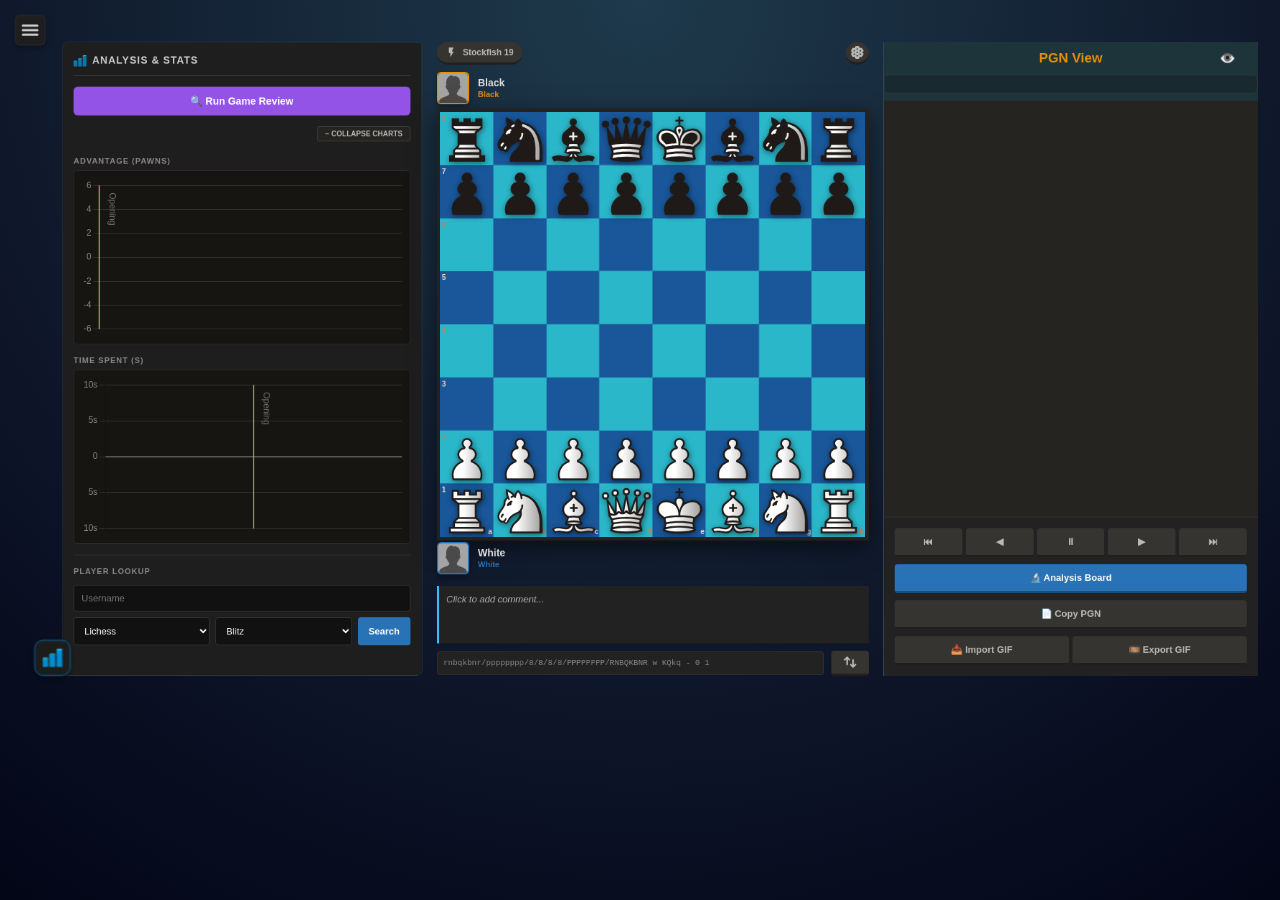
==== commit 3a9a7f51: "generate pgn fix" ====
--- a/index.html
+++ b/index.html
@@ -612,7 +612,7 @@
 
     </div>
     
-    <div id="timer-black" class="clock" style="margin-left: auto;">10:00</div>
+<div id="timer-black" class="clock" style="margin-left: auto; display: none;"></div>
 </div>
                             <div class="board-container-row">
                                 <div id="board-wrapper" class="board-wrapper" oncontextmenu="return false;" style="width: 650px;">
@@ -740,7 +740,7 @@
 
     </div>
     
-    <div id="timer-white" class="clock" style="margin-left: auto;">10:00</div>
+<div id="timer-white" class="clock" style="margin-left: auto; display: none;"></div>
 </div>
                             <div class="commentary-box" id="commentaryBox" contenteditable="true" spellcheck="false" oninput="if(window.game && window.app.game.currentNode) { window.app.game.currentNode.comment = this.innerText; window.app.ui.updateHistory(); }" onkeydown="event.stopPropagation()" title="Type here to add analysis" style="width: 640px;"></div>
                             <div class="bottom-bar">
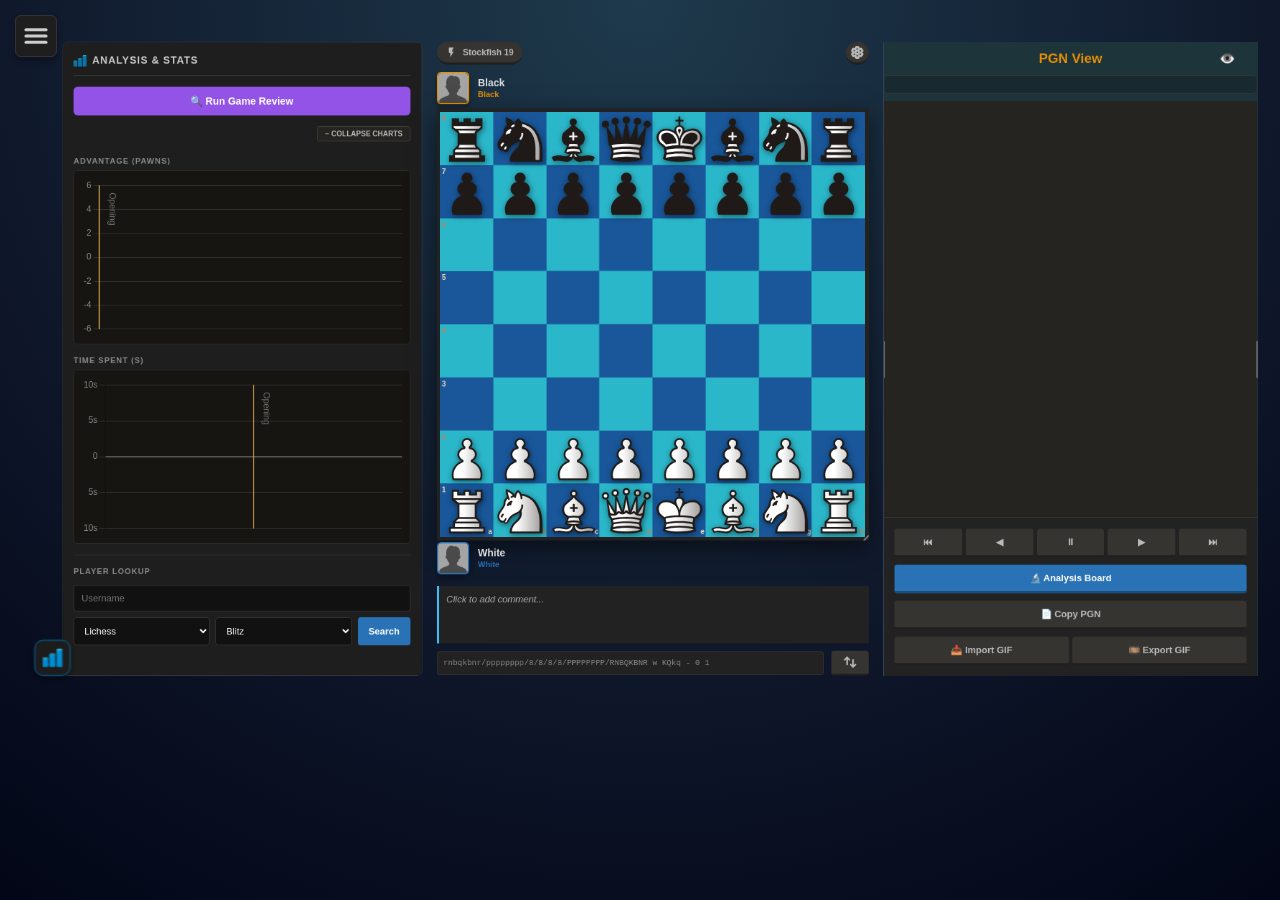
==== commit 611b1416: "phone view support" ====
--- a/index.html
+++ b/index.html
@@ -757,7 +757,8 @@
                             <div id="bottom-pocket" style="display: flex; flex-wrap: wrap; gap: 4px; width: 100%; align-content: flex-end; justify-content: flex-start;"></div>
                         </div>
                         <div class="sidebar" id="mainSidebar" style="width: 500px; height: 1200px; align-self: flex-start; flex-shrink: 0; display: flex; flex-direction: column;">
-                            <div class="resize-handle-side right" id="resizeSidebarW"></div>
+                            <div class="resize-handle-side left" id="resizeSidebarLeft" title="Drag to resize PGN"></div>
+                            <div class="resize-handle-side right" id="resizeSidebarW" title="Drag to resize PGN"></div>
                             <div class="resize-handle-side bottom" id="resizeSidebarH"></div>
                             <div id="tabContent-Play" class="tab-content active">
                                 <div style="display: flex; justify-content: center; align-items: center; position: relative; margin-top: 10px; margin-bottom: 10px;">
--- a/css/layout.css
+++ b/css/layout.css
@@ -61,24 +61,123 @@
 
 /* Resize Handles */
 .resize-handle {
-    position: absolute; bottom: -15px; right: -15px; width: 25px; height: 25px;
-    cursor: nwse-resize; z-index: 1000; background-size: 4px 4px;
-}
+    position: absolute; 
+    bottom: -10px; 
+    right: -10px; 
+    width: 38px; 
+    height: 38px;
+    cursor: nwse-resize; 
+    z-index: 1000;
+    touch-action: none;
+    -webkit-tap-highlight-color: transparent;
+    display: flex;
+    align-items: center;
+    justify-content: center;
+}
+.resize-handle::after {
+    content: '';
+    position: absolute;
+    bottom: 4px;
+    right: 4px;
+    width: 16px;
+    height: 16px;
+    background: linear-gradient(135deg, transparent 0%, transparent 35%, rgba(255, 255, 255, 0.4) 35%, rgba(255, 255, 255, 0.4) 45%, transparent 45%, transparent 65%, rgba(255, 255, 255, 0.6) 65%, rgba(255, 255, 255, 0.6) 75%, transparent 75%, transparent 88%, #38bdf8 88%, #38bdf8 100%);
+    border-radius: 2px;
+    transition: transform 0.15s ease, opacity 0.15s ease;
+}
+.resize-handle:hover::after,
+.resize-handle:active::after,
+.resize-handle.active::after {
+    transform: scale(1.25);
+    opacity: 1;
+}
+
 .resize-handle-side {
-    position: absolute; z-index: 9999; background: transparent; transition: background 0.2s;
-}
-.resize-handle-side:hover, .resize-handle-side.active { background: rgba(56, 189, 248, 0.6); }
-.resize-handle-side.right { top: 0; bottom: 0; right: -6px; width: 12px; cursor: col-resize; }
-.resize-handle-side.bottom { left: 0; right: 0; bottom: 0; height: 12px; cursor: row-resize; }
+    position: absolute; 
+    z-index: 9999; 
+    background: transparent; 
+    transition: background 0.2s;
+    touch-action: none;
+    -webkit-tap-highlight-color: transparent;
+}
+.resize-handle-side:hover, .resize-handle-side.active { 
+    background: rgba(56, 189, 248, 0.4); 
+}
+
+/* Left resize handle for PGN sidebar - wide 24px hit area for easy grabbing on mobile/desktop */
+.resize-handle-side.left,
+#resizeSidebarLeft {
+    top: 0;
+    bottom: 0;
+    left: -12px;
+    width: 24px;
+    cursor: col-resize;
+    position: absolute;
+    z-index: 101;
+    touch-action: none;
+    display: flex;
+    align-items: center;
+    justify-content: center;
+}
+.resize-handle-side.left::before,
+#resizeSidebarLeft::before {
+    content: '';
+    width: 4px;
+    height: 52px;
+    background: rgba(255, 255, 255, 0.3);
+    border-radius: 4px;
+    transition: background 0.2s, transform 0.2s, height 0.2s;
+}
+.resize-handle-side.left:hover::before,
+.resize-handle-side.left.active::before,
+#resizeSidebarLeft:hover::before,
+#resizeSidebarLeft.active::before {
+    background: #38bdf8;
+    height: 84px;
+    transform: scaleX(1.6);
+    box-shadow: 0 0 10px rgba(56, 189, 248, 0.8);
+}
+
+.resize-handle-side.right,
 #resizeSidebarW { 
-    position: absolute; 
-    right: -6px;
-    left: auto;
     top: 0; 
     bottom: 0; 
-    width: 6px; 
+    right: -12px; 
+    left: auto;
+    width: 24px; 
     cursor: col-resize; 
+    position: absolute;
     z-index: 100; 
+    touch-action: none;
+    display: flex;
+    align-items: center;
+    justify-content: center;
+}
+.resize-handle-side.right::before,
+#resizeSidebarW::before {
+    content: '';
+    width: 4px;
+    height: 52px;
+    background: rgba(255, 255, 255, 0.25);
+    border-radius: 4px;
+    transition: background 0.2s, transform 0.2s, height 0.2s;
+}
+.resize-handle-side.right:hover::before,
+.resize-handle-side.right.active::before,
+#resizeSidebarW:hover::before,
+#resizeSidebarW.active::before {
+    background: #38bdf8;
+    height: 84px;
+    transform: scaleX(1.6);
+    box-shadow: 0 0 10px rgba(56, 189, 248, 0.8);
+}
+
+.resize-handle-side.bottom { 
+    left: 0; 
+    right: 0; 
+    bottom: -10px; 
+    height: 20px; 
+    cursor: row-resize; 
 }
 
 #engine-stats-container > div {
@@ -213,4 +312,67 @@
 .theme-preset.active, .theme-box.active, .board-theme-box.active {
     border-color: #38bdf8;
     box-shadow: 0 0 12px rgba(56, 189, 248, 0.6);
-}+}
+
+/* =========================================================
+    SIDE MENU DRAWER & OVERLAY (Mobile & Desktop Responsive)
+   ========================================================= */
+#mainMenuBtn {
+    position: fixed !important;
+    top: 15px !important;
+    left: 15px !important;
+    z-index: 1000000 !important;
+    transform: none !important;
+    touch-action: manipulation;
+}
+
+#sideMenuOverlay {
+    position: fixed !important;
+    inset: 0 !important;
+    top: 0 !important;
+    left: 0 !important;
+    right: 0 !important;
+    bottom: 0 !important;
+    width: 100vw !important;
+    height: 100vh !important;
+    min-height: 100dvh !important;
+    background: rgba(0, 0, 0, 0.65) !important;
+    z-index: 1000001 !important;
+    backdrop-filter: blur(3px) !important;
+    -webkit-backdrop-filter: blur(3px) !important;
+    transform: none !important;
+}
+
+#sideMenuPanel {
+    position: fixed !important;
+    top: 0 !important;
+    bottom: 0 !important;
+    left: -380px;
+    width: 320px !important;
+    max-width: 85vw !important;
+    height: 100% !important;
+    height: 100vh !important;
+    height: 100dvh !important;
+    min-height: 100% !important;
+    background: #111 !important;
+    z-index: 1000002 !important;
+    transition: left 0.3s cubic-bezier(0.4, 0, 0.2, 1) !important;
+    box-shadow: 4px 0 20px rgba(0, 0, 0, 0.8) !important;
+    display: flex !important;
+    flex-direction: column !important;
+    overflow-y: auto !important;
+    -webkit-overflow-scrolling: touch;
+    border-right: 1px solid #222 !important;
+    transform: none !important;
+}
+
+#sideMenuPanel.open {
+    left: 0 !important;
+}
+
+@media (max-width: 768px) {
+    #sideMenuPanel {
+        width: 300px !important;
+        max-width: 85vw !important;
+    }
+}
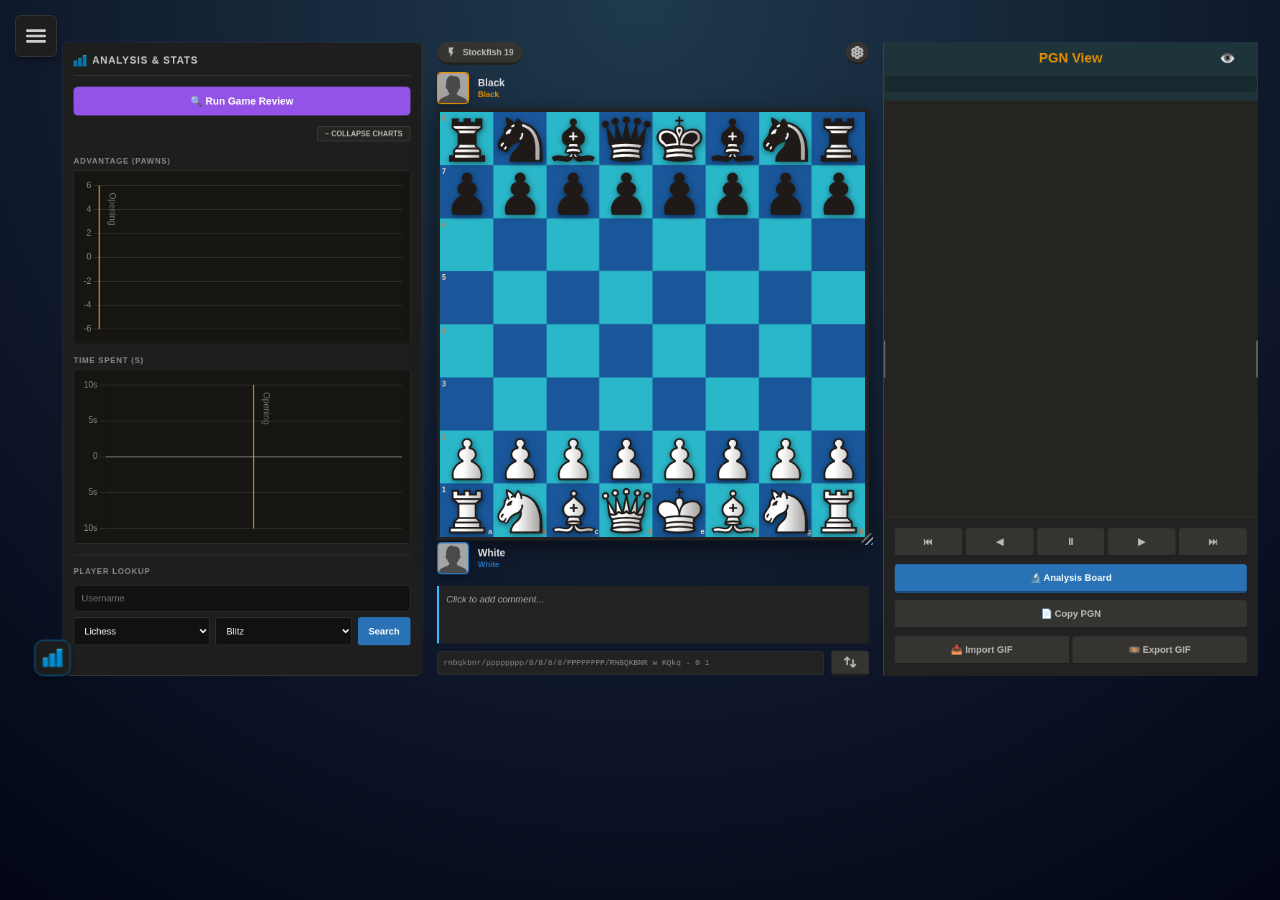
==== commit 5e1adc4d: "stable version" ====
--- a/index.html
+++ b/index.html
@@ -21,13 +21,13 @@
         <link rel="stylesheet" href="css/components.css">
     </head>
     <body class="">
-        <button id="mainMenuBtn" onclick="window.app.ui.toggleSideMenu()" style="position: fixed; top: 15px; left: 15px; z-index: 100000; background: #1e1e1e; border: 1px solid #333; border-radius: 6px; width: 42px; height: 42px; display: flex; align-items: center; justify-content: center; cursor: pointer; color: #ccc; padding: 0; transition: 0.2s; box-shadow: 0 4px 6px rgba(0,0,0,0.3); transform: scale(var(--app-scale, 1)); transform-origin: top left;">
-            <svg xmlns="http://www.w3.org/2000/svg" viewBox="0 0 24 24" fill="none" stroke="currentColor" style="width: 30px; height: 30px; display: block;">
+        <button id="mainMenuBtn" onclick="window.app.ui.toggleSideMenu()" style="position: fixed; top: 15px; left: 15px; z-index: 100000; background: #1e1e1e; border: 1px solid #333; border-radius: 6px; width: 42px; height: 42px; display: flex; align-items: center; justify-content: center; cursor: pointer; color: #ccc; padding: 0; transition: 0.2s; box-shadow: 0 4px 6px rgba(0,0,0,0.3); transform: none;">
+            <svg xmlns="http://www.w3.org/2000/svg" viewBox="0 0 24 24" fill="none" stroke="currentColor" style="width: 26px; height: 26px; display: block;">
                 <path stroke-linecap="round" stroke-linejoin="round" stroke-width="2.5" d="M4 7h16M4 12h16M4 17h16"></path>
             </svg>
         </button>
-        <div id="sideMenuOverlay" style="display: none; position: fixed; top: 0px; left: 0px; width: 100vw; height: 100vh; background: rgba(0, 0, 0, 0.6); z-index: 100001; backdrop-filter: blur(2px);" onclick="window.app.ui.toggleSideMenu(false)"></div>
-        <div id="sideMenuPanel" style="position: fixed; top: 0px; left: -360px; width: 320px; height: calc(100vh / var(--app-scale, 1)); background: #111; z-index: 100002; transition: left 0.3s cubic-bezier(0.4, 0, 0.2, 1); box-shadow: 4px 0 15px rgba(0,0,0,0.7); display: flex; flex-direction: column; overflow-y: auto; border-right: 1px solid #222; transform: scale(var(--app-scale, 1)); transform-origin: top left;">
+        <div id="sideMenuOverlay" style="display: none; position: fixed; inset: 0; top: 0px; left: 0px; right: 0px; bottom: 0px; width: 100vw; height: 100vh; min-height: 100dvh; background: rgba(0, 0, 0, 0.65); z-index: 1000001; backdrop-filter: blur(3px); -webkit-backdrop-filter: blur(3px); transform: none;" onclick="window.app.ui.toggleSideMenu(false)"></div>
+        <div id="sideMenuPanel" style="position: fixed; top: 0px; bottom: 0px; left: -380px; width: 320px; max-width: 85vw; height: 100%; height: 100vh; height: 100dvh; min-height: 100%; background: #111; z-index: 1000002; transition: left 0.3s cubic-bezier(0.4, 0, 0.2, 1); box-shadow: 4px 0 20px rgba(0,0,0,0.8); display: flex; flex-direction: column; overflow-y: auto; -webkit-overflow-scrolling: touch; border-right: 1px solid #222; transform: none;">
             <div style="display: flex; justify-content: space-between; align-items: center; padding: 20px; border-bottom: 1px solid #222;">
                 <h2 style="margin: 0; color: #fff; font-size: 20px; font-weight: bold; display: flex; align-items: center; gap: 10px;">
                     <img src="./assets/tabs-icon/rating-stats.svg" width="18" height="18">Menu
@@ -573,7 +573,7 @@
                                     </svg>
                                 </button>
                             </div>
-                            <div class="player-header" style="display: flex; align-items: center; position: relative; width: 100%;">
+                            <div class="player-header top-header" style="display: flex; align-items: center; position: relative; width: 100%;">
     <div class="player-tag" style="display: flex; align-items: center; gap: 12px;">
         <div class="player-avatar" style="border-color: rgb(230, 143, 0); background: rgb(38, 36, 33);">
             <img src="assets/tabs-icon/face.webp" style="width:100%; height:100%; object-fit:cover; border-radius:4px;">
@@ -584,7 +584,7 @@
         </div>
     </div>
 
-    <div id="spells-top" style="display: none; gap: 20px; align-items: center; position: absolute; left: 50%; transform: translateX(-50%); z-index: 10;">
+    <div id="spells-top" style="display: none; gap: 20px; align-items: center; position: absolute; left: 50%; top: 50%; transform: translate(-50%, -50%); z-index: 10;">
         
         <div style="display: flex; flex-direction: column; align-items: center; gap: 6px;">
             <div style="position: relative;">
@@ -701,7 +701,7 @@
                                     <div id="evalBarFill" class="eval-bar-fill " style="height:53.1%;"></div>
                                 </div>
                             </div>
-                           <div class="player-header" style="display: flex; align-items: center; position: relative; width: 100%;">
+                           <div class="player-header bottom-header" style="display: flex; align-items: center; position: relative; width: 100%;">
     <div class="player-tag" style="display: flex; align-items: center; gap: 12px;">
         <div class="player-avatar" style="background-color: rgb(40, 114, 181); border-color: #2872b5;">
             <img src="assets/tabs-icon/face.webp" style="width:100%; height:100%; object-fit:cover; border-radius:4px;">
@@ -712,7 +712,7 @@
         </div>
     </div>
 
-    <div id="spells-bottom" style="display: none; gap: 20px; align-items: center; position: absolute; left: 50%; transform: translateX(-50%); z-index: 10;">
+    <div id="spells-bottom" style="display: none; gap: 20px; align-items: center; position: absolute; left: 50%; top: 50%; transform: translate(-50%, -50%); z-index: 10;">
         
         <div style="display: flex; flex-direction: column; align-items: center; gap: 6px;">
             <div style="position: relative;">
@@ -759,7 +759,6 @@
                         <div class="sidebar" id="mainSidebar" style="width: 500px; height: 1200px; align-self: flex-start; flex-shrink: 0; display: flex; flex-direction: column;">
                             <div class="resize-handle-side left" id="resizeSidebarLeft" title="Drag to resize PGN"></div>
                             <div class="resize-handle-side right" id="resizeSidebarW" title="Drag to resize PGN"></div>
-                            <div class="resize-handle-side bottom" id="resizeSidebarH"></div>
                             <div id="tabContent-Play" class="tab-content active">
                                 <div style="display: flex; justify-content: center; align-items: center; position: relative; margin-top: 10px; margin-bottom: 10px;">
                                     <h3 style="color:#e68f00; margin: 0;">PGN View</h3>
@@ -987,12 +986,10 @@
                             </div>
                             <div id="tabContent-Graph" class="tab-content" data-source="study" data-node="tiny" style="position: relative; width: 100%; height: 100%; overflow: hidden; display: flex; flex-direction: column;">
     
-    <!-- 1. GRAPH ĐÃ BỎ CLASS FULLSCREEN VÀ ÉP NẰM TRONG KHUNG -->
     <div id="treeGraphContainer" onmousedown="document.activeElement.blur()" style="position: relative; width: 100%; height: 100%; overflow: auto;">
-        <!-- JS của mày sẽ tự render SVG vào đây, tao để trống như code gốc của mày -->
+
     </div>
 
-    <!-- 2. TOOLBAR MENU (Đã đổi thành Absolute và đổi max-width) -->
     <div style="position: absolute; bottom: 20px; left: 50%; transform: translateX(-50%); z-index: 10001; background: rgba(38, 36, 33, 0.95); padding: 12px 24px; border-radius: 12px; border: 1px solid #444; box-shadow: 0 10px 30px rgba(0,0,0,0.8); display: flex; flex-wrap: wrap; gap: 25px; align-items: center; justify-content: center; width: max-content; max-width: 95%; backdrop-filter: blur(5px);">
 
         <div style="display: flex; align-items: center; gap: 10px;">
--- a/css/board.css
+++ b/css/board.css
@@ -17,7 +17,18 @@
     aspect-ratio: 1 / 1;
     width: 600px;
     max-width: 100%;
-    contain: layout paint;
+    contain: layout;
+}
+body.mode-spell #board-wrapper {
+    margin-top: 20px !important;
+    margin-bottom: 20px !important;
+}
+#spells-top, #spells-bottom {
+    position: absolute;
+    left: 50%;
+    top: 50%;
+    transform: translate(-50%, -50%);
+    z-index: 10;
 }
 #enginePanel {
     flex-shrink: 0 !important; /* CRITICAL: Never let the eval bar squish */
--- a/css/components.css
+++ b/css/components.css
@@ -247,6 +247,11 @@
 
 /* --- Player Header --- */
 .player-header { width: 100%; display: flex; justify-content: space-between; align-items: center; padding: 5px 0; margin-bottom: 5px; background: transparent; border: none; height: 48px; min-height: 48px; flex-shrink: 0; }
+body.mode-spell .player-header,
+.player-header.spell-active {
+    height: auto ;
+    margin-bottom: 5px;
+}
 .player-tag { display: flex; align-items: center; gap: 12px; }
 .player-avatar { width: 45px; height: 45px; background-color: #21201d; border: 2px solid #333; border-radius: 6px; display: flex; justify-content: center; align-items: center; flex-shrink: 0; overflow: hidden; box-shadow: 0 4px 6px rgba(0,0,0,0.3); }
 .player-avatar svg { width: 34px; height: 34px; filter: drop-shadow(0 2px 2px rgba(0,0,0,0.5)); display: block; }
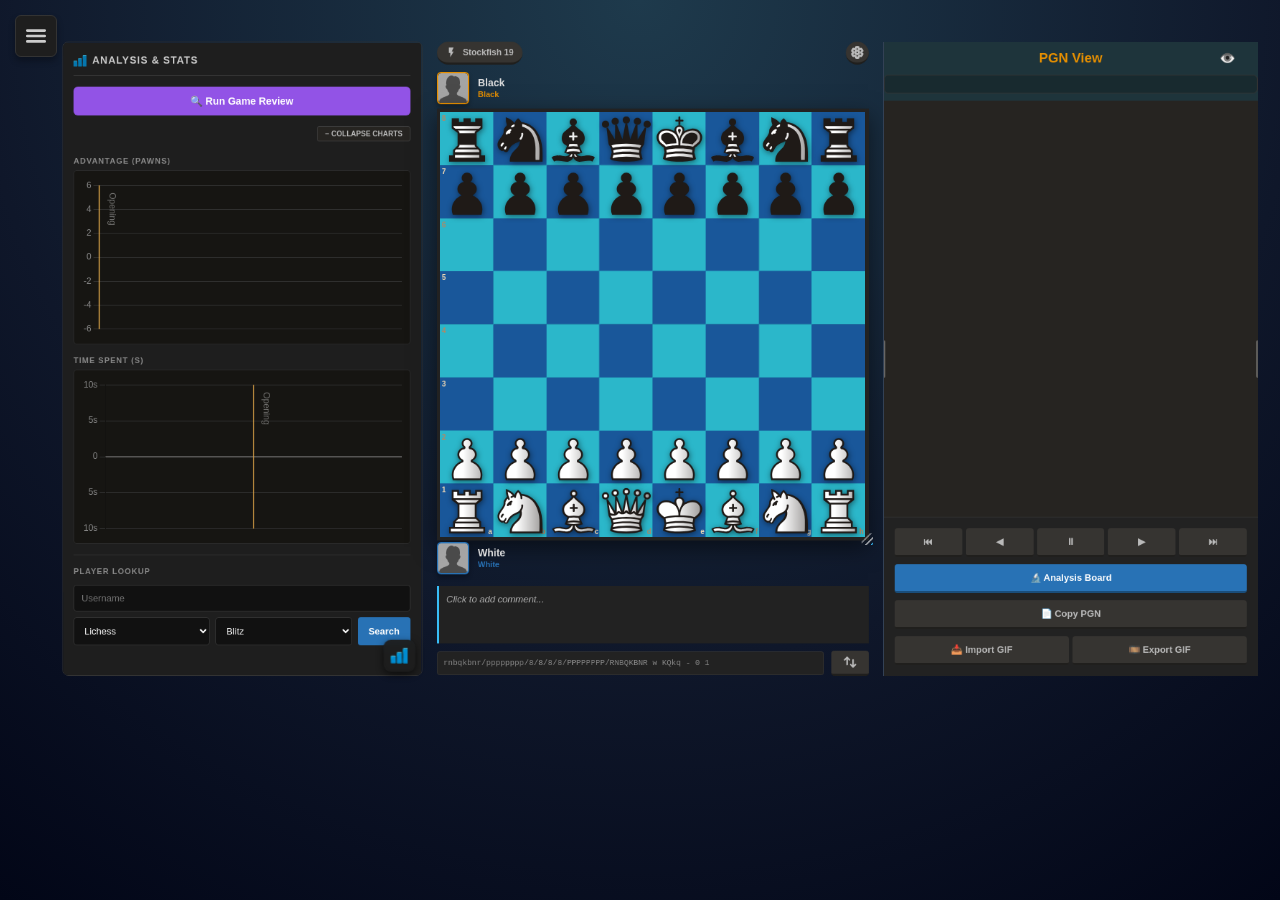
==== commit a274ba1b: "most stable version" ====
--- a/index.html
+++ b/index.html
@@ -1727,9 +1727,9 @@
                 attributes: true,
                 attributeFilter: ['style']
             });
+            
         }
-    }
-    );
+    });
 </script>
 <script src="./js/qa-checklist.js"></script>
 </body></html>
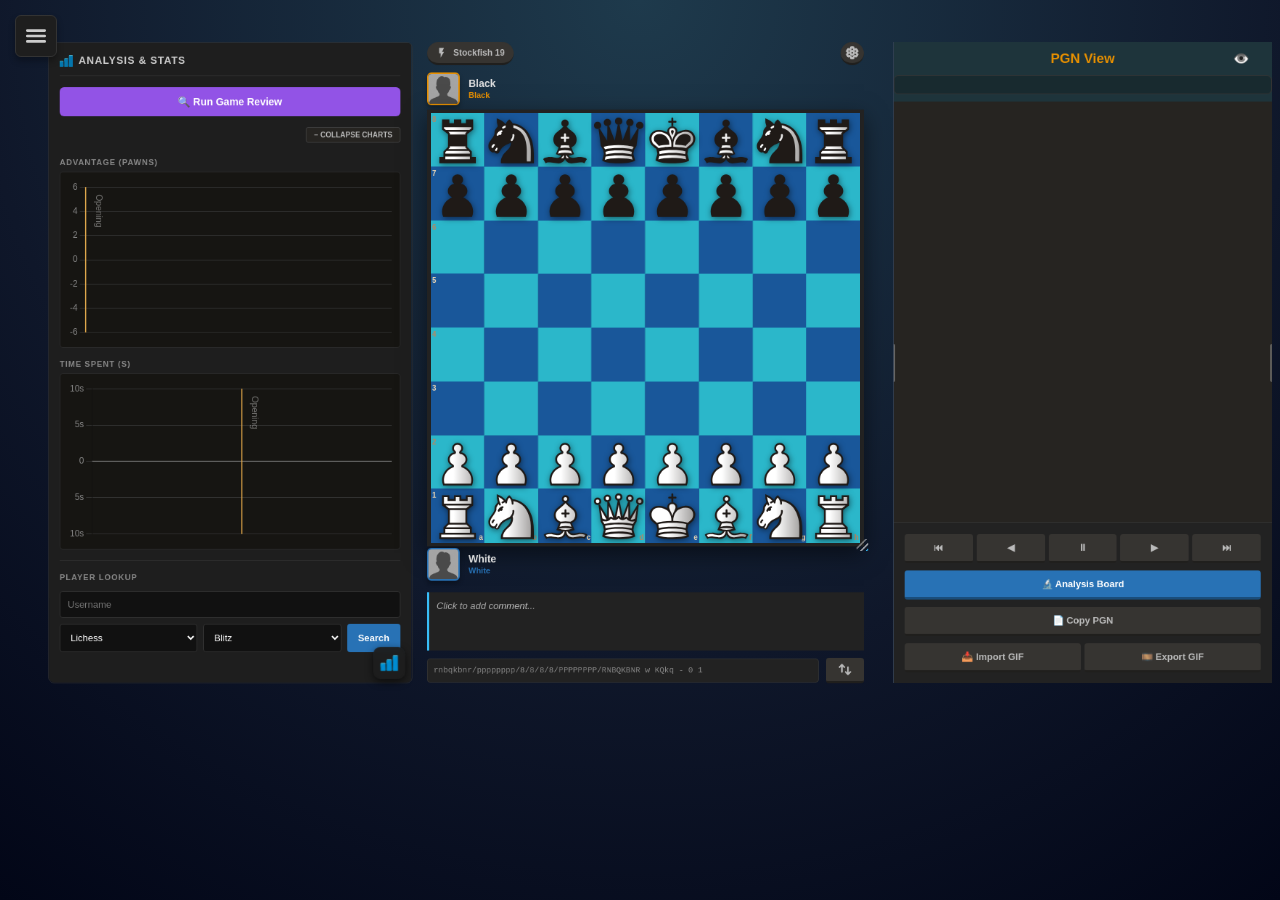
==== commit 55f8f9ce: "board editor support for variant" ====
--- a/index.html
+++ b/index.html
@@ -65,6 +65,13 @@
                                     <option value="spell">Spell Chess</option>
                                 </select>
                             </div>
+                            <div class="chess960-box">
+                                <label class="chess960-label">Scharnagl SP</label>
+                                <div class="chess960-controls">
+                                    <input type="number" class="chess960-sp-input sp-input" min="0" max="959" placeholder="Rnd" title="Start Position (0-959)">
+                                    <button class="btn-secondary chess960-rnd-btn rnd-btn" title="Randomize">🎲</button>
+                                </div>
+                            </div>
                             <button onclick="const v = document.getElementById('analysisVariantSelect').value; window.app.game.setGameMode(v); if(v === 'chess960') window.app.game.startChess960Analysis(); else window.app.game.startAnalysisMode(); window.app.ui.switchTab('analysis'); window.app.ui.toggleSideMenu(false);" style="text-align: center; justify-content: center; padding: 8px 12px; background: transparent; border: none; border-radius: 4px; color: #aaa; font-size: 14px; cursor: pointer; display: flex; align-items: center; gap: 8px; transition: 0.2s;" onmouseover="this.style.color='#fff'; this.style.background='#333'" onmouseout="this.style.color='#aaa'; this.style.background='transparent'">
                                 <img src="./assets/tabs-icon/magnifier-analysis.svg" width="16" height="16" style="opacity: 0.8;">Start Analysis
                             </button>
@@ -99,6 +106,13 @@
                                     <option value="alice">Alice Chess</option>
                                     <option value="spell">Spell Chess</option>
                                 </select>
+                            </div>
+                            <div class="chess960-box">
+                                <label class="chess960-label">Scharnagl SP</label>
+                                <div class="chess960-controls">
+                                    <input type="number" class="chess960-sp-input sp-input" min="0" max="959" placeholder="Rnd" title="Start Position (0-959)">
+                                    <button class="btn-secondary chess960-rnd-btn rnd-btn" title="Randomize">🎲</button>
+                                </div>
                             </div>
                             <button onclick="window.app.ui.switchTab('play'); const v = document.getElementById('gameVariantSelect').value; window.app.game.gameMode = v; if(v === 'chess960') window.app.game.startChess960Game('local'); else window.app.game.startLocalGame(); window.app.ui.toggleSideMenu(false);" style="text-align: center; justify-content: center; padding: 8px 12px; background: transparent; border: none; border-radius: 4px; color: #aaa; font-size: 14px; cursor: pointer; display: flex; align-items: center; gap: 8px; transition: 0.2s;" onmouseover="this.style.color='#fff'; this.style.background='#333'" onmouseout="this.style.color='#aaa'; this.style.background='transparent'">👤 Play vs Human</button>
                             <button onclick="window.app.ui.switchTab('play'); const v = document.getElementById('gameVariantSelect').value; window.app.game.setGameMode(v); window.app.ui.openBotMenu(); window.app.ui.toggleSideMenu(false);" style="text-align: center; justify-content: center; padding: 8px 12px; background: transparent; border: none; border-radius: 4px; color: #aaa; font-size: 14px; cursor: pointer; display: flex; align-items: center; gap: 8px; transition: 0.2s;" onmouseover="this.style.color='#fff'; this.style.background='#333'" onmouseout="this.style.color='#aaa'; this.style.background='transparent'">🤖 Play vs Computer</button>
@@ -782,6 +796,7 @@
                                         <button class="btn-secondary" onclick="window.app.game.goToEnd()">⏭</button>
                                     </div>
                                     <div style="display:grid; grid-template-columns: 1fr 1fr; gap:5px; margin-bottom:10px;">
+                                        <button class="btn-success" id="rematchBtn" onclick="window.app.game.rematch()" style="grid-column: span 2; width: 100%;">🔄 Rematch</button>
                                         <button class="btn-danger" id="resignBtn" onclick="window.app.game.resign()" style="display:none; width: 100%;">🏳️ Resign</button>
                                         <button class="btn-info" id="drawBtn" onclick="window.app.game.offerDraw()" style="display:none; width: 100%;">🤝 Draw</button>
                                         <button class="btn-primary" onclick="window.app.game.startAnalysisMode(true)" style="grid-column: span 2; width: 100%;">🔬 Analysis Board</button>
@@ -904,11 +919,36 @@
                                                 <option value="spell">Spell Chess</option>
                                             </select>
                                         </div>
+                                        <div class="chess960-box-editor">
+                                            <label class="chess960-label">Scharnagl SP</label>
+                                            <div class="chess960-controls">
+                                                <input type="number" class="chess960-sp-input sp-input" min="0" max="959" placeholder="Rnd" title="Start Position (0-959)">
+                                                <button class="btn-secondary chess960-rnd-btn-editor rnd-btn" title="Randomize">🎲</button>
+                                            </div>
+                                        </div>
+                                        <div class="spell-box-editor" style="display: none; flex-direction: column; gap: 10px; margin-top: 10px; padding: 10px; background: rgba(0,0,0,0.2); border-radius: 4px;">
+                                            <label style="color: #e2e8f0; font-size: 14px; font-weight: bold; text-align: center;">Spell Inventory (Remaining)</label>
+                                            <div style="display: flex; gap: 10px;">
+                                                <div style="flex: 1; display: flex; flex-direction: column; gap: 5px;">
+                                                    <span style="color: #bbb; font-size: 11px; text-align: center;">White Spells</span>
+                                                    <div style="display: flex; gap: 5px;">
+                                                        <input type="number" id="spell-w-fz-input" class="text-input" min="0" max="9" placeholder="Fz" title="White Freeze" style="text-align: center; padding: 4px; border-color: #38bdf8;" oninput="if(window.app && window.app.ui) window.app.ui.updateSpellInventory()">
+                                                        <input type="number" id="spell-w-jp-input" class="text-input" min="0" max="9" placeholder="Jp" title="White Jump" style="text-align: center; padding: 4px; border-color: #38bdf8;" oninput="if(window.app && window.app.ui) window.app.ui.updateSpellInventory()">
+                                                    </div>
+                                                </div>
+                                                <div style="flex: 1; display: flex; flex-direction: column; gap: 5px;">
+                                                    <span style="color: #bbb; font-size: 11px; text-align: center;">Black Spells</span>
+                                                    <div style="display: flex; gap: 5px;">
+                                                        <input type="number" id="spell-b-fz-input" class="text-input" min="0" max="9" placeholder="Fz" title="Black Freeze" style="text-align: center; padding: 4px; border-color: #e68f00;" oninput="if(window.app && window.app.ui) window.app.ui.updateSpellInventory()">
+                                                        <input type="number" id="spell-b-jp-input" class="text-input" min="0" max="9" placeholder="Jp" title="Black Jump" style="text-align: center; padding: 4px; border-color: #e68f00;" oninput="if(window.app && window.app.ui) window.app.ui.updateSpellInventory()">
+                                                    </div>
+                                                </div>
+                                            </div>
+                                        </div>
                                         <button class="btn-primary" style="min-height:40px; margin-top:5px; color: #fff; border-color: var(--accent);" onclick="document.getElementById('scan-upload-input').click()">📷 / 📄 Scan Image or PDF</button>                                        <input type="file" id="scan-upload-input" accept="image/*,application/pdf" style="display: none;" onchange="window.boardScanner.handleUpload(event)">
-                                        <button class="btn-secondary" style="min-height:40px; margin-top:5px;" onclick="window.app.game.loadNewPosition(document.getElementById('fenInput').value, document.getElementById('editorVariantSelect').value);window.app.ui.switchTab('analysis');">Load FEN
-                                    </button>
+                                        <button class="btn-secondary" style="min-height:40px; margin-top:5px;" onclick="if(window.app.game.loadNewPosition(document.getElementById('fenInput').value, document.getElementById('editorVariantSelect').value)) { window.app.ui.switchTab('analysis'); }">Load FEN</button>                                            
                                         <div class="control-group">
-                                            <label class="control-label">Import / Export Tools</label>
+                                        <label class="control-label">Import / Export Tools</label>
                                             <div style="display: flex; gap: 8px; margin-bottom: 8px; flex-wrap: wrap;">
                                                 <input type="file" id="pgnInput" accept=".pgn,.txt" style="display:none;" onchange="window.app.ui.loadPgnAndAnalyze()">
                                                 <button class="tool-btn" onclick="document.getElementById('pgnInput').click();" title="Import PGN" style="display: inline-flex; align-items: center; justify-content: center; background: rgba(255, 255, 255, 0.1); border: 1px solid rgba(255, 255, 255, 0.2); border-radius: 6px; cursor: pointer; width: 36px; height: 36px; padding: 0;">
@@ -1292,36 +1332,48 @@
                 </div>
             </div>
         </div>
-        <div id="continueSetupModal" class="modal-overlay" style="display:none; position: fixed; top: 0; left: 0; width: 100vw; height: 100vh; background: rgba(0,0,0,0.7); backdrop-filter: blur(3px); z-index: 99999; align-items: center; justify-content: center;transform: scale(calc(1 / var(--app-scale, 1))); transform-origin: center center;">
-            <div class="modal-content lichess-setup" style="width: 420px; max-width: 90vw; background: #262421; border-radius: 8px; border: 1px solid #3c3a37; box-shadow: 0 15px 30px rgba(0,0,0,0.6); overflow: hidden;">
-                <div class="modal-header" style="background: #201e1b; padding: 15px 20px; border-bottom: 1px solid #3c3a37; display: flex; justify-content: space-between; align-items: center;">
-                    <h3 style="margin: 0; color: #fff; font-size: 18px; font-weight: 600;">Play from position</h3>
-                    <button class="close-btn" onclick="document.getElementById('continueSetupModal').style.display='none'" style="background: transparent; border: none; color: #888; font-size: 24px; cursor: pointer; line-height: 1; transition: 0.2s;" onmouseover="this.style.color='#fff'" onmouseout="this.style.color='#888'">×</button>
-                </div>
-                <div class="modal-body" style="display: flex; flex-direction: column; gap: 12px; padding: 20px;">
-                    <p style="color: #bababa; font-size: 14px; text-align: center; margin: 0 0 10px 0;">Select your opponent to continue the game.</p>
-                    <button onclick="document.getElementById('continueSetupModal').style.display='none'; document.getElementById('botMenuModal').style.display='flex';" style="display: flex; align-items: center; width: 100%; padding: 15px 20px; background: #201e1b; border: 1px solid #3c3a37; border-radius: 6px; color: #e2e8f0; font-size: 16px; font-weight: 600; cursor: pointer; transition: all 0.2s ease; text-align: left;" onmouseover="this.style.background='#2b2926'; this.style.borderColor='#5c5a57'; this.style.transform='translateY(-2px)';" onmouseout="this.style.background='#201e1b'; this.style.borderColor='#3c3a37'; this.style.transform='none';">
-                        <div style="background: #161512; padding: 12px; border-radius: 50%; margin-right: 15px; display: flex; align-items: center; justify-content: center; box-shadow: inset 0 2px 4px rgba(0,0,0,0.5);">
-                            <svg viewBox="0 0 24 24" width="24" height="24" style="color: #38bdf8;">
-                                <path fill="currentColor" d="M20 18c1.1 0 1.99-.9 1.99-2L22 6c0-1.1-.9-2-2-2H4c-1.1 0-2 .9-2 2v10c0 1.1.9 2 2 2H0v2h24v-2h-4zM4 6h16v10H4V6z"/>
-                            </svg>
-                        </div>
-                        <div style="display: flex; flex-direction: column;">
-                            <span style="color: #fff; letter-spacing: 0.5px;">Play against computer</span>
-                            <span style="font-size: 12px; color: #888; font-weight: normal; margin-top: 4px;">Practice your moves against Stockfish</span>
-                        </div>
-                    </button>
-                    <button onclick="document.getElementById('continueSetupModal').style.display='none'; window.app.game.startLocalGame(window.app.game.engine.fen());" style="display: flex; align-items: center; width: 100%; padding: 15px 20px; background: #201e1b; border: 1px solid #3c3a37; border-radius: 6px; color: #e2e8f0; font-size: 16px; font-weight: 600; cursor: pointer; transition: all 0.2s ease; text-align: left;" onmouseover="this.style.background='#2b2926'; this.style.borderColor='#5c5a57'; this.style.transform='translateY(-2px)';" onmouseout="this.style.background='#201e1b'; this.style.borderColor='#3c3a37'; this.style.transform='none';">
-                        <div style="background: #161512; padding: 12px; border-radius: 50%; margin-right: 15px; display: flex; align-items: center; justify-content: center; box-shadow: inset 0 2px 4px rgba(0,0,0,0.5);">
-                            <svg viewBox="0 0 24 24" width="24" height="24" style="color: #96bc4b;">
-                                <path fill="currentColor" d="M16 11c1.66 0 2.99-1.34 2.99-3S17.66 5 16 5c-1.66 0-3 1.34-3 3s1.34 3 3 3zm-8 0c1.66 0 2.99-1.34 2.99-3S9.66 5 8 5C6.34 5 5 6.34 5 8s1.34 3 3 3zm0 2c-2.33 0-7 1.17-7 3.5V19h14v-2.5c0-2.33-4.67-3.5-7-3.5zm8 0c-.29 0-.62.02-.97.05 1.16.84 1.97 1.97 1.97 3.45V19h6v-2.5c0-2.33-4.67-3.5-7-3.5z"/>
-                            </svg>
-                        </div>
-                        <div style="display: flex; flex-direction: column;">
-                            <span style="color: #fff; letter-spacing: 0.5px;">Play against a friend</span>
-                            <span style="font-size: 12px; color: #888; font-weight: normal; margin-top: 4px;">Pass and play locally on this device</span>
-                        </div>
-                    </button>
+        <div id="continueSetupModal" class="modal-overlay" style="display:none; position: fixed; top: 0; left: 0; width: 100vw; height: 100vh; background: rgba(0,0,0,0.7); backdrop-filter: blur(3px); z-index: 99999; align-items: center; justify-content: center; transform: scale(calc(1 / var(--app-scale, 1))); transform-origin: center center;">
+            <div class="modal-content lichess-setup" style="width: 440px; max-width: 90vw; background: #262421; border-radius: 8px; border: 1px solid #3c3a37; box-shadow: 0 15px 30px rgba(0,0,0,0.6); overflow: hidden; padding: 0;">
+                
+                <div class="modal-header" style="background: #201e1b; padding: 16px 20px; border-bottom: 1px solid #3c3a37; display: flex; justify-content: space-between; align-items: center;">
+                    <h3 style="margin: 0; color: #fff; font-size: 18px; font-weight: 600; line-height: 1;">Play from position</h3>
+                    <div onclick="document.getElementById('continueSetupModal').style.display='none'" style="color: #888; cursor: pointer; display: flex; align-items: center; justify-content: center; padding: 4px; margin: -4px -4px -4px 0; border-radius: 4px; transition: 0.15s;" onmouseover="this.style.color='#fff'; this.style.backgroundColor='rgba(255,255,255,0.1)';" onmouseout="this.style.color='#888'; this.style.backgroundColor='transparent';">
+                        <svg viewBox="0 0 24 24" width="22" height="22" stroke="currentColor" stroke-width="2.5" fill="none" stroke-linecap="round" stroke-linejoin="round" style="display: block;">
+                            <line x1="18" y1="6" x2="6" y2="18"></line>
+                            <line x1="6" y1="6" x2="18" y2="18"></line>
+                        </svg>
+                    </div>
+                </div>
+
+                <div class="modal-body" style="display: flex; flex-direction: column; gap: 14px; padding: 20px;">
+                    <p style="color: #bababa; font-size: 14px; text-align: center; margin: 0 0 6px 0; line-height: 1;">Select your opponent to continue the game.</p>
+                    
+                    <!-- NÚT BOT -->
+                    <div onclick="document.getElementById('continueSetupModal').style.display='none'; document.getElementById('botMenuModal').style.display='flex';" style="display: flex; align-items: center; padding: 12px 16px; background: #1e1d1b; border: 1px solid #3c3a37; border-radius: 8px; cursor: pointer; transition: 0.15s; box-sizing: border-box;" onmouseover="this.style.background='#2a2825'; this.style.borderColor='#e68f00';" onmouseout="this.style.background='#1e1d1b'; this.style.borderColor='#3c3a37';">
+                        <!-- Đã phục hồi nền cam, viền cam và box-shadow -->
+                        <div style="width: 48px; height: 48px; background: rgba(230, 143, 0, 0.2); border: 2px solid #e68f00; border-radius: 6px; flex-shrink: 0; display: flex; align-items: center; justify-content: center; box-shadow: 0 4px 6px rgba(0,0,0,0.3); overflow: hidden;">
+                            <img src="assets/tabs-icon/engine.webp" style="width: 100%; height: 100%; object-fit: contain; display: block; border-radius: 4px;">
+                        </div>
+                        <!-- Căn giữa khối text vào phần không gian còn lại (nhờ flex: 1 và align-items: center) -->
+                        <div style="display: flex; flex-direction: column; justify-content: center; align-items: center; text-align: center; flex: 1; gap: 6px;">
+                            <span style="color: #f1f1f1; font-size: 16px; font-weight: 600; line-height: 1;">Play against computer</span>
+                            <span style="color: #888; font-size: 13px; line-height: 1;">Practice your moves against Stockfish</span>
+                        </div>
+                    </div>
+                    
+                    <!-- NÚT FRIEND -->
+                    <div onclick="document.getElementById('continueSetupModal').style.display='none'; window.app.ui.switchTab('play'); window.app.game.startLocalGame(document.getElementById('fenInput').value);" style="display: flex; align-items: center; padding: 12px 16px; background: #1e1d1b; border: 1px solid #3c3a37; border-radius: 8px; cursor: pointer; transition: 0.15s; box-sizing: border-box;" onmouseover="this.style.background='#2a2825'; this.style.borderColor='#2872b5';" onmouseout="this.style.background='#1e1d1b'; this.style.borderColor='#3c3a37';">
+                        <!-- Đã phục hồi nền xanh, viền xanh và box-shadow -->
+                        <div style="width: 48px; height: 48px; background: rgba(40, 114, 181, 0.2); border: 2px solid #2872b5; border-radius: 6px; flex-shrink: 0; display: flex; align-items: center; justify-content: center; box-shadow: 0 4px 6px rgba(0,0,0,0.3); overflow: hidden;">
+                            <img src="assets/tabs-icon/face.webp" style="width: 100%; height: 100%; object-fit: cover; display: block; border-radius: 4px;">
+                        </div>
+                        <!-- Căn giữa khối text vào phần không gian còn lại -->
+                        <div style="display: flex; flex-direction: column; justify-content: center; align-items: center; text-align: center; flex: 1; gap: 6px;">
+                            <span style="color: #f1f1f1; font-size: 16px; font-weight: 600; line-height: 1;">Play against a friend</span>
+                            <span style="color: #888; font-size: 13px; line-height: 1;">Pass and play locally on this device</span>
+                        </div>
+                    </div>
+                    
                 </div>
             </div>
         </div>
@@ -1399,6 +1451,13 @@
                                 </select>
                             </div>
                             <div>
+                                <div class="chess960-box">
+                                    <label class="chess960-label">Scharnagl SP</label>
+                                    <div class="chess960-controls">
+                                        <input type="number" class="chess960-sp-input sp-input" min="0" max="959" placeholder="Rnd" title="Start Position (0-959)">
+                                        <button class="btn-secondary chess960-rnd-btn rnd-btn" title="Randomize">🎲</button>
+                                    </div>
+                                </div>
                                 <label style="display: block; color: #bababa; font-size: 13px; margin-bottom: 5px;">Orientation</label>
                                 <select id="chapterOrientationInput" style="width: 100%; padding: 8px 10px; background: #161512; border: 1px solid #404040; color: #fff; border-radius: 3px; outline: none; box-sizing: border-box; cursor: pointer; font-size: 14px;">
                                     <option value="w">White</option>
--- a/css/components.css
+++ b/css/components.css
@@ -625,4 +625,85 @@
 }
 .g-children {
     display: flex; flex-direction: column; gap: 25px; position: relative;
+}
+/* --- Chess960 UI Controls --- */
+.chess960-box, .chess960-box-editor {
+    display: none;
+    align-items: center;
+    justify-content: space-between;
+    border-radius: 4px;
+    width: 100%;
+    box-sizing: border-box;
+}
+.chess960-box.active, .chess960-box-editor.active {
+    display: flex;
+}
+.chess960-box {
+    background: #111;
+}
+.chess960-box-editor {
+    background: rgba(0,0,0,0.2);
+    padding: 10px;
+}
+.chess960-label {
+    color: #e2e8f0;
+    font-size: 14px;
+    font-weight: bold;
+}
+.chess960-controls {
+    display: flex;
+    align-items: center;
+    width: 60%;
+    justify-content: flex-end;
+}
+.chess960-sp-input {
+    background: #111;
+    color: #e3e3e3;
+    border: 1px solid #333;
+    padding: 4px 8px;
+    border-radius: 3px;
+    font-size: 13px;
+    outline: none;
+    width: 60px;
+    flex: 0 0 60px;
+    text-align: center;
+    height: 30px;
+    box-sizing: border-box;
+    -moz-appearance: textfield;
+}
+.chess960-sp-input::-webkit-outer-spin-button,
+.chess960-sp-input::-webkit-inner-spin-button {
+    -webkit-appearance: none;
+    margin: 0;
+}
+.chess960-rnd-btn, .chess960-rnd-btn-editor {
+    padding: 0;
+    flex: 0 0 30px;
+    font-size: 16px;
+    align-items: center;
+    justify-content: center;
+    min-height: 0;
+    margin: 0;
+    cursor: pointer;
+}
+.chess960-rnd-btn {
+    width: 30px;
+    height: 30px;
+    display: flex;
+}
+.sidebar .chess960-controls .chess960-rnd-btn-editor {
+    margin-left: 10px;
+    display: flex;
+    width: 24px;
+    height: 24px;
+    flex: 0 0 24px; 
+    font-size: 16px;
+    padding: 0;
+    min-height: 0;
+}
+.sidebar .chess960-controls input.chess960-sp-input {
+    width: 60px;
+    flex: 0 0 60px;
+    height: 24px;
+    padding: 4px 8px;
 }
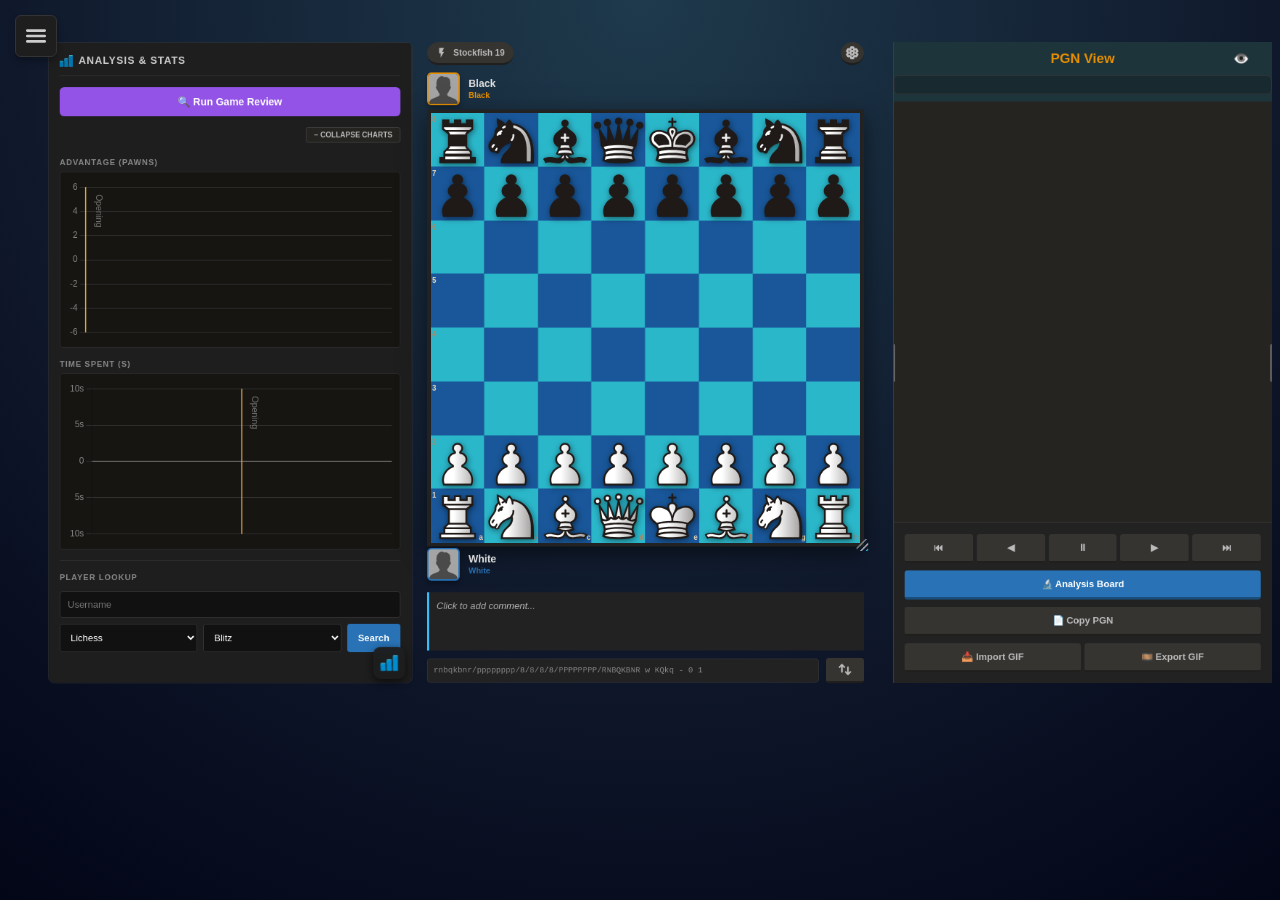
==== commit 91bc9fd9: "syntax error fix" ====
--- a/index.html
+++ b/index.html
@@ -756,7 +756,7 @@
     
 <div id="timer-white" class="clock" style="margin-left: auto; display: none;"></div>
 </div>
-                            <div class="commentary-box" id="commentaryBox" contenteditable="true" spellcheck="false" oninput="if(window.game && window.app.game.currentNode) { window.app.game.currentNode.comment = this.innerText; window.app.ui.updateHistory(); }" onkeydown="event.stopPropagation()" title="Type here to add analysis" style="width: 640px;"></div>
+                            <div class="commentary-box" id="commentaryBox" contenteditable="true" spellcheck="false" oninput="if(window.app.game && window.app.game.currentNode) { window.app.game.currentNode.comment = this.innerText; window.app.ui.updateHistory(); }" onkeydown="event.stopPropagation()" title="Type here to add analysis" style="width: 640px;"></div>
                             <div class="bottom-bar">
                                 <div class="fen-display" id="fenDisplay" onclick="window.app.ui.copyFEN()" title="Copy FEN">rnbqkbnr/pppppppp/8/8/8/8/PPPPPPPP/RNBQKBNR w KQkq - 0 1 </div>
                                 <button class="flip-btn" onclick="window.app.ui.flipBoard()" title="Flip Board">
@@ -902,7 +902,7 @@
                                         <input type="text" id="fenInput" class="text-input" value="rnbqkbnr/pppppppp/8/8/8/8/PPPPPPPP/RNBQKBNR w KQkq - 0 1">
                                         <div style="margin-top: 10px; padding: 10px; background: rgba(0,0,0,0.2); border-radius: 4px; display: flex; align-items: center; justify-content: space-between;">
                                             <label style="color: #e2e8f0; font-size: 14px; font-weight: bold;">Game Variant</label>
-                                            <select id="editorVariantSelect" style="background: #111; color: #e3e3e3; border: 1px solid #333; padding: 6px 10px; border-radius: 3px; font-size: 13px; cursor: pointer; outline: none; width: 60%;" onchange="if(window.game) { window.app.game.setGameMode(this.value); if(window.ui) window.app.ui.editorReset(); }">
+                                            <select id="editorVariantSelect" style="background: #111; color: #e3e3e3; border: 1px solid #333; padding: 6px 10px; border-radius: 3px; font-size: 13px; cursor: pointer; outline: none; width: 60%;" onchange="if(window.app && window.app.game) { window.app.game.setGameMode(this.value); if(window.app.ui) window.app.ui.editorReset(); }">                                                
                                                 <option value="classical">Standard</option>
                                                 <option value="chess960">Chess960</option>
                                                 <option value="3check">3-Check</option>
@@ -1630,7 +1630,7 @@
         }
 
         // 🚀 Instantly trigger the smart resizer so the chart fits the newly opened tab!
-        if (window.ui && typeof window.app.ui.safeResizeCharts === 'function') {
+        if (window.app.ui && typeof window.app.ui.safeResizeCharts === 'function') {
             window.app.ui.safeResizeCharts();
         }
 
@@ -1644,10 +1644,10 @@
             const formatMenu = document.getElementById('pgnFormatSelect');
             const exportFormat = formatMenu ? formatMenu.value : 'both';
 
-            if (fenTxt && window.game)
+            if (fenTxt && window.app.game)
                 fenTxt.value = window.app.game.generateFEN();
 
-            if (pgnTxt && window.game) {
+            if (pgnTxt && window.app.game) {
                 // Pass the format to the generator
                 const pgnData = window.app.game.generatePGN(exportFormat);
                 pgnTxt.value = pgnData;
@@ -1690,7 +1690,7 @@
 
             setTimeout( () => {
                 const pgnData = urlParams.get('pgn');
-                if (pgnData && window.game) {
+                if (pgnData && window.app.game) {
                     window.app.game.loadPGN(decodeURIComponent(pgnData));
                 }
 
@@ -1773,9 +1773,9 @@
                 }
 
                 setTimeout( () => {
-                    if (window.ui && window.app.ui.evalChart)
+                    if (window.app.ui && window.app.ui.evalChart)
                         window.app.ui.evalChart.resize();
-                    if (window.ui && window.app.ui.timeChart)
+                    if (window.app.ui && window.app.ui.timeChart)
                         window.app.ui.timeChart.resize();
                 }
                 , 50);
